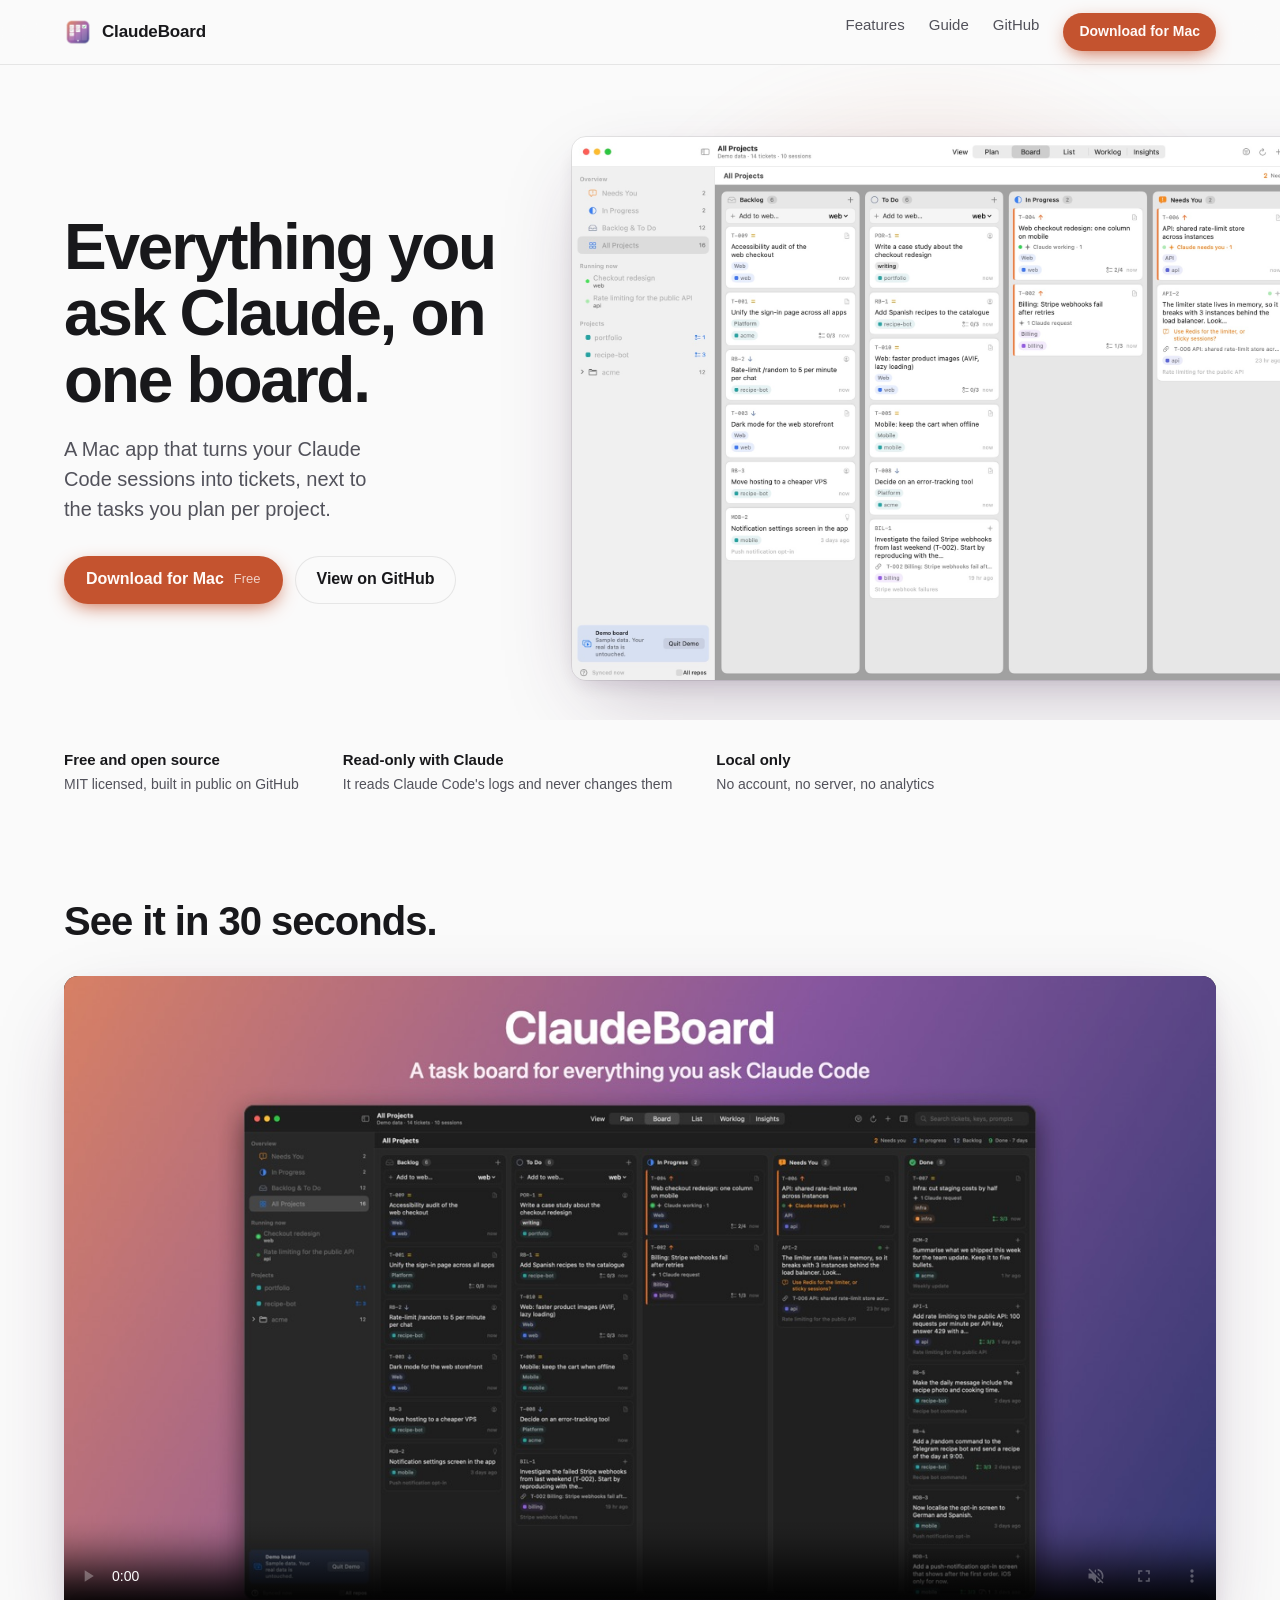
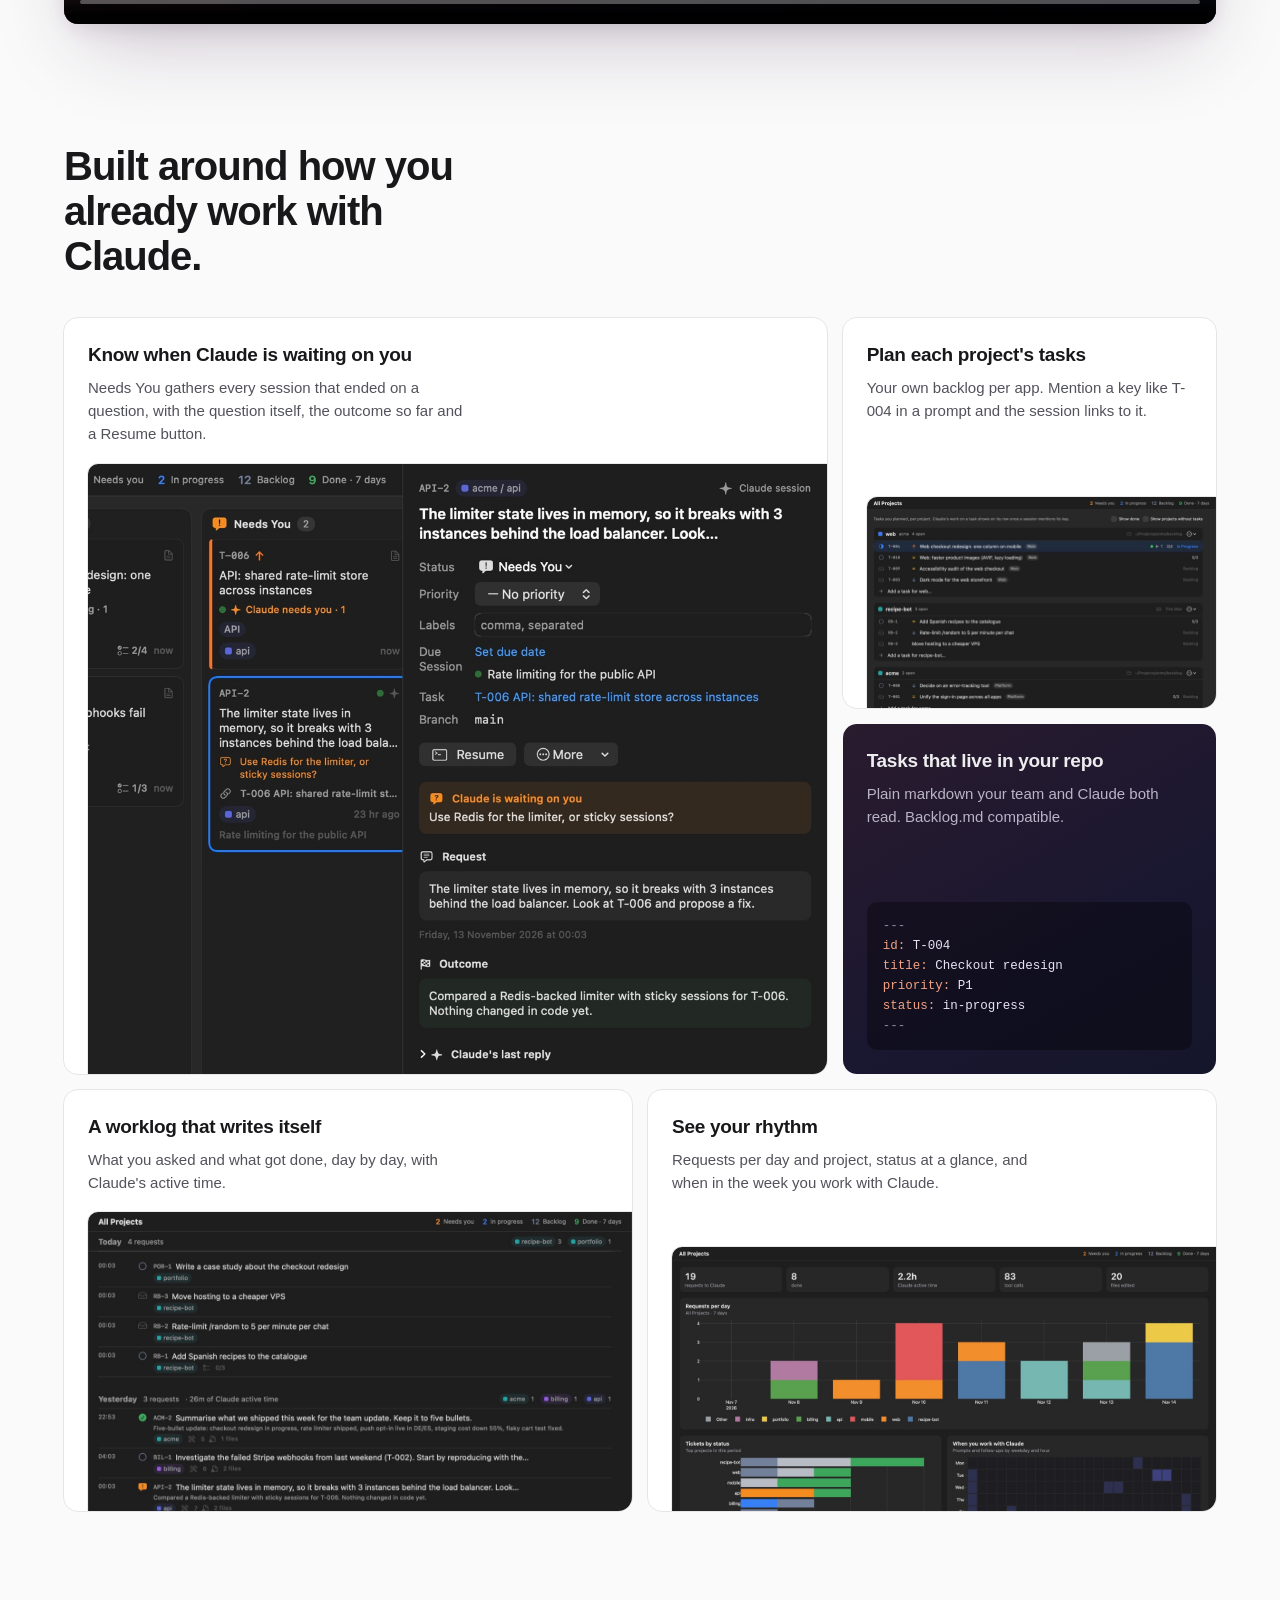
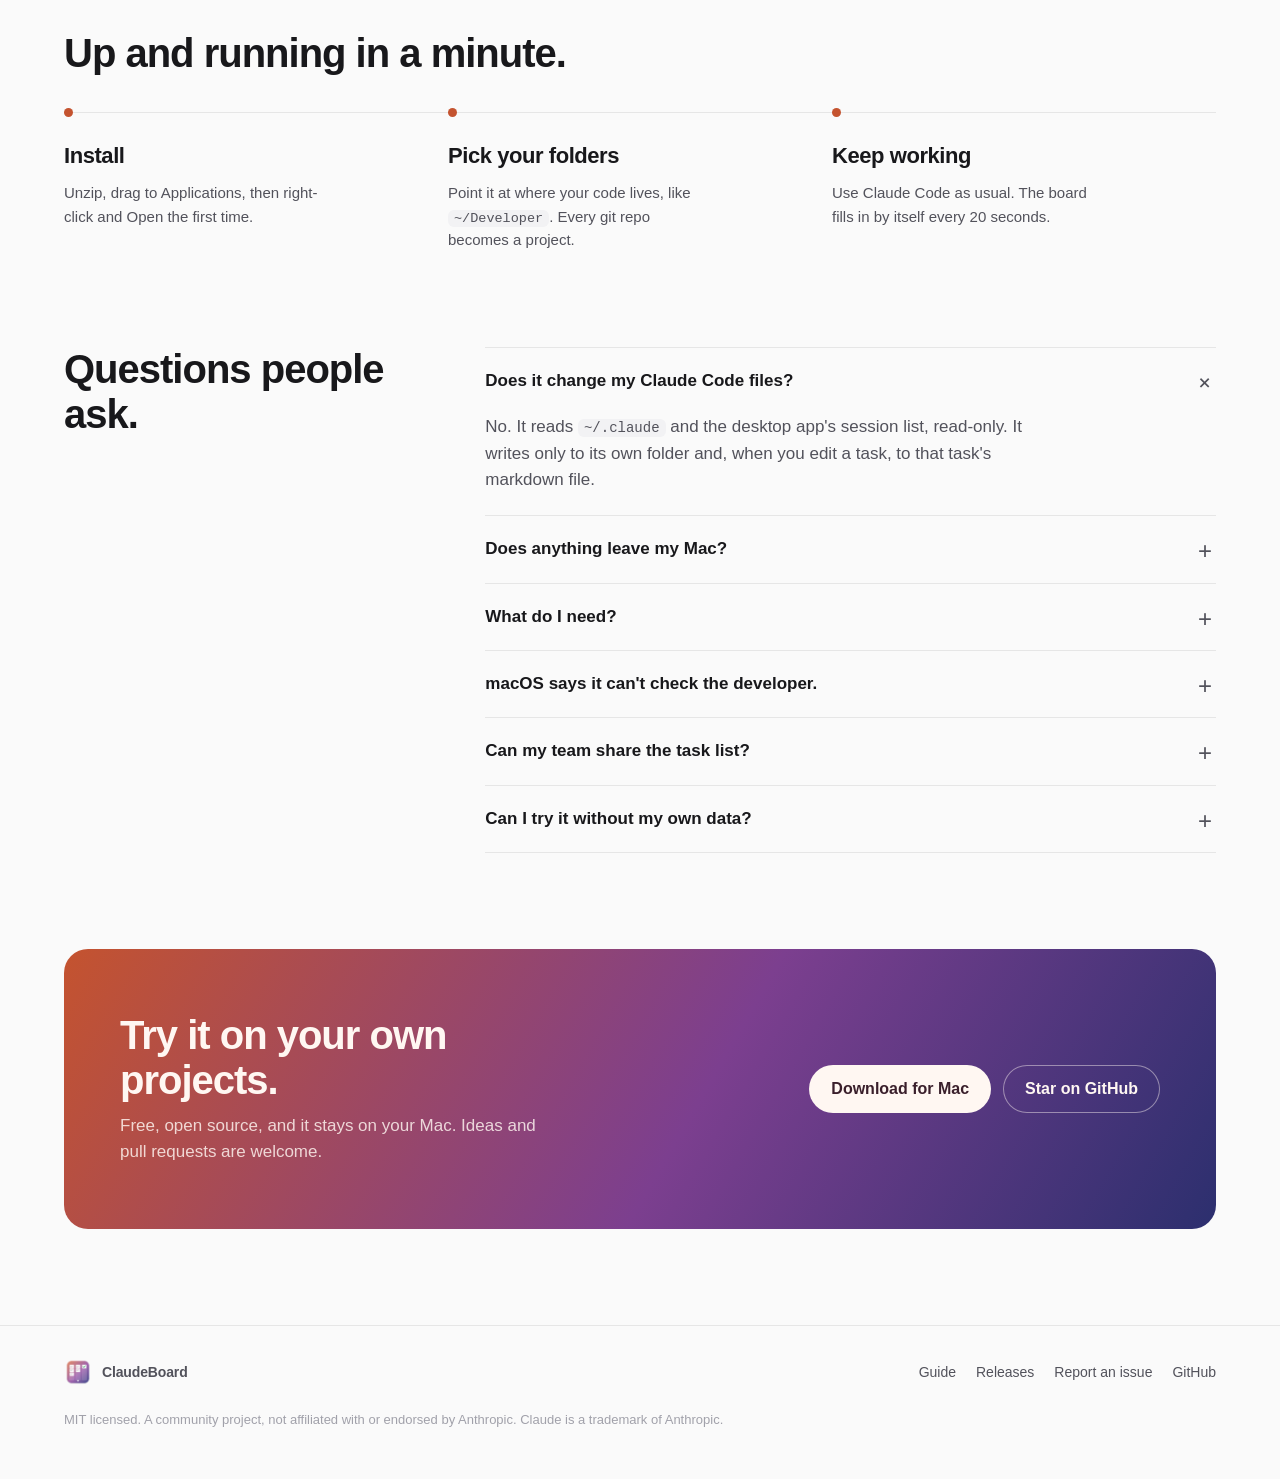
==== docs/index.html @ 6d109161 "Landing page: aidarkazybekov.github.io/claude-board A real home for ClaudeBoard instead of a file li" ====
<!doctype html>
<html lang="en">
<head>
<meta charset="utf-8">
<meta name="viewport" content="width=device-width, initial-scale=1">
<title>ClaudeBoard: a Mac task board for everything you ask Claude Code</title>
<meta name="description" content="A free, open-source Mac app that turns your Claude Code sessions into tickets, next to the tasks you plan for each project. Local only.">
<meta name="color-scheme" content="light dark">
<link rel="icon" type="image/png" sizes="64x64" href="site/icon-64.png">
<link rel="apple-touch-icon" href="site/icon-180.png">
<link rel="canonical" href="https://aidarkazybekov.github.io/claude-board/">
<meta property="og:type" content="website">
<meta property="og:url" content="https://aidarkazybekov.github.io/claude-board/">
<meta property="og:title" content="ClaudeBoard: everything you ask Claude, on one board">
<meta property="og:description" content="A free Mac app that turns your Claude Code sessions into tickets, next to the tasks you plan per project. Open source, local only.">
<meta property="og:image" content="https://aidarkazybekov.github.io/claude-board/site/og.png">
<meta property="og:image:width" content="1200">
<meta property="og:image:height" content="630">
<meta name="twitter:card" content="summary_large_image">
<meta name="twitter:image" content="https://aidarkazybekov.github.io/claude-board/site/og.png">
<style>
  :root {
    --bg: #fafafa;
    --surface: #ffffff;
    --surface-2: #f2f2f4;
    --text: #18181b;
    --muted: #52525b;
    --faint: #a1a1aa;
    --line: rgb(24 24 27 / 0.09);
    --accent: #c4532f;
    --accent-ink: #fffaf7;
    --accent-soft: rgb(196 83 47 / 0.10);
    --shadow: 0 30px 80px -20px rgb(60 30 70 / 0.28), 0 8px 24px -8px rgb(60 30 70 / 0.18);
    --radius: 14px;
    --max: 1200px;
  }
  @media (prefers-color-scheme: dark) {
    :root {
      --bg: #0e0e11;
      --surface: #16161a;
      --surface-2: #1d1d22;
      --text: #ededef;
      --muted: #a1a1aa;
      --faint: #71717a;
      --line: rgb(255 255 255 / 0.08);
      --accent: #f08a64;
      --accent-ink: #1b110d;
      --accent-soft: rgb(240 138 100 / 0.12);
      --shadow: 0 30px 90px -20px rgb(0 0 0 / 0.7), 0 8px 24px -8px rgb(0 0 0 / 0.5);
    }
  }
  * { box-sizing: border-box; }
  html { -webkit-text-size-adjust: 100%; scroll-behavior: smooth; }
  body {
    margin: 0;
    background: var(--bg);
    color: var(--text);
    font: 17px/1.55 -apple-system, BlinkMacSystemFont, "SF Pro Text", "Segoe UI", Roboto, sans-serif;
    -webkit-font-smoothing: antialiased;
  }
  a { color: inherit; }
  img, video { display: block; max-width: 100%; height: auto; }
  .wrap { max-width: var(--max); margin: 0 auto; padding: 0 24px; }
  h1, h2, h3 { font-family: -apple-system, BlinkMacSystemFont, "SF Pro Display", "Segoe UI", sans-serif; margin: 0; }
  h2 { font-size: clamp(28px, 3.4vw, 40px); line-height: 1.12; letter-spacing: -0.025em; font-weight: 700; }
  p { margin: 0; }
  .muted { color: var(--muted); }

  /* Buttons: one pill system for every interactive control */
  .btn {
    display: inline-flex; align-items: center; gap: 10px; white-space: nowrap;
    height: 48px; padding: 0 22px; border-radius: 999px;
    font-weight: 600; font-size: 16px; text-decoration: none;
    transition: transform .18s cubic-bezier(.16,1,.3,1), background-color .18s, box-shadow .18s;
  }
  .btn:active { transform: translateY(1px) scale(.98); }
  .btn-primary { background: var(--accent); color: var(--accent-ink); box-shadow: 0 6px 20px -6px var(--accent); }
  .btn-primary:hover { transform: translateY(-1px); box-shadow: 0 10px 28px -8px var(--accent); }
  .btn-ghost { color: var(--text); box-shadow: inset 0 0 0 1px var(--line); }
  .btn-ghost:hover { background: var(--surface-2); }
  .btn small { font-weight: 500; opacity: .75; font-size: 13px; }
  :focus-visible { outline: 2px solid var(--accent); outline-offset: 3px; border-radius: 8px; }

  /* Nav */
  nav { position: sticky; top: 0; z-index: 10; backdrop-filter: saturate(180%) blur(18px); -webkit-backdrop-filter: saturate(180%) blur(18px);
        background: color-mix(in srgb, var(--bg) 78%, transparent); border-bottom: 1px solid var(--line); }
  nav .wrap { display: flex; align-items: center; gap: 28px; height: 64px; }
  .brand { display: flex; align-items: center; gap: 10px; font-weight: 700; text-decoration: none; letter-spacing: -0.01em; }
  .brand img { width: 28px; height: 28px; border-radius: 7px; }
  nav .links { display: flex; gap: 24px; margin-left: auto; font-size: 15px; }
  nav .links a { text-decoration: none; }
  nav .links a:not(.btn) { color: var(--muted); }
  nav .links a:not(.btn):hover { color: var(--text); }
  nav .btn { height: 38px; padding: 0 16px; font-size: 14px; }

  /* Hero: split, screenshot bleeds right */
  .hero { position: relative; overflow: hidden; padding: 72px 0 40px; }
  .hero::before {
    content: ""; position: absolute; inset: -20% -10% auto 35%; height: 120%; z-index: -1; pointer-events: none;
    background: radial-gradient(closest-side, rgb(220 120 85 / 0.22), transparent 70%),
                radial-gradient(closest-side at 70% 60%, rgb(110 70 160 / 0.20), transparent 70%);
    filter: blur(20px);
  }
  .hero .wrap { display: grid; grid-template-columns: minmax(400px, 5fr) minmax(0, 7fr); gap: 48px; align-items: center; }
  .hero h1 { font-size: clamp(40px, 5.2vw, 64px); line-height: 1.04; letter-spacing: -0.035em; font-weight: 800; }
  .hero p.lead { margin-top: 20px; font-size: 20px; line-height: 1.5; color: var(--muted); max-width: 30ch; }
  .hero .ctas { display: flex; gap: 12px; margin-top: 32px; flex-wrap: wrap; }
  .shot {
    border-radius: var(--radius); overflow: hidden; box-shadow: var(--shadow);
    outline: 1px solid var(--line); background: var(--surface);
  }
  .hero .shot { width: 135%; max-width: none; }

  /* Trust row */
  .trust { padding: 28px 0 8px; }
  .trust ul { list-style: none; margin: 0; padding: 0; display: grid; grid-template-columns: repeat(3, auto); justify-content: start; gap: 12px 44px; }
  .trust li { display: flex; flex-direction: column; gap: 2px; }
  .trust strong { font-size: 15px; }
  .trust span { font-size: 14px; color: var(--muted); }

  /* Video */
  .video { padding: 96px 0 24px; }
  .video h2 { max-width: 18ch; }
  .video .player { margin-top: 32px; position: relative; }
  .video video { width: 100%; border-radius: var(--radius); box-shadow: var(--shadow); background: #111; aspect-ratio: 16 / 9; }

  /* Bento */
  .features { padding: 96px 0; }
  .features h2 { max-width: 20ch; }
  .bento { margin-top: 40px; display: grid; gap: 16px; grid-template-columns: repeat(6, minmax(0, 1fr)); grid-template-rows: auto auto auto; }
  .cell { position: relative; border-radius: var(--radius); background: var(--surface); outline: 1px solid var(--line); overflow: hidden;
          display: flex; flex-direction: column; }
  .cell .copy { padding: 22px 24px 18px; }
  .cell h3 { font-size: 19px; letter-spacing: -0.015em; }
  .cell p { margin-top: 6px; color: var(--muted); font-size: 15px; max-width: 46ch; }
  .cell .media { margin-top: auto; padding: 0 0 0 24px; }
  .cell .media img { border-radius: 10px 0 0 0; outline: 1px solid var(--line); }
  .cell.a { grid-column: span 4; grid-row: span 2; }
  .cell.b { grid-column: span 2; }
  .cell.c { grid-column: span 2; background: linear-gradient(150deg, #2a1b2e, #1a1730 60%, #14162b); color: #ededef; outline-color: rgb(255 255 255 / .06); }
  .cell.c p { color: #b9b4c6; }
  .cell.d { grid-column: span 3; }
  .cell.e { grid-column: span 3; }
  .cell.c pre {
    margin: auto 24px 24px; padding: 14px 16px; border-radius: 10px; background: rgb(0 0 0 / .35);
    font: 12.5px/1.6 ui-monospace, "SF Mono", Menlo, monospace; color: #e9e3f5; white-space: pre-wrap; overflow-wrap: anywhere;
  }
  .cell.c pre .k { color: #f3a283; }
  .cell.c pre .c { color: #8e88a3; }

  /* Steps: one hairline timeline, verbs as labels */
  .steps { padding: 24px 0 96px; }
  .steps ol { list-style: none; margin: 36px 0 0; padding: 0; display: grid; grid-template-columns: repeat(3, minmax(0, 1fr)); gap: 0; border-top: 1px solid var(--line); }
  .steps li { padding: 26px 28px 0 0; position: relative; }
  .steps li::before { content: ""; position: absolute; top: -5px; left: 0; width: 9px; height: 9px; border-radius: 50%; background: var(--accent); }
  .steps strong { display: block; font-size: 22px; letter-spacing: -0.02em; }
  .steps p { margin-top: 8px; color: var(--muted); font-size: 15px; max-width: 32ch; }
  .steps code { font: 13.5px ui-monospace, "SF Mono", Menlo, monospace; background: var(--surface-2); padding: 1px 6px; border-radius: 6px; }

  /* FAQ */
  .faq { padding: 0 0 96px; }
  .faq .wrap { display: grid; grid-template-columns: minmax(0, 4fr) minmax(0, 8fr); gap: 56px; align-items: start; }
  .faq details { border-bottom: 1px solid var(--line); }
  .faq details:first-of-type { border-top: 1px solid var(--line); }
  .faq summary { cursor: pointer; list-style: none; padding: 20px 36px 20px 0; font-weight: 600; font-size: 17px; position: relative; }
  .faq summary::-webkit-details-marker { display: none; }
  .faq summary::after { content: "+"; position: absolute; right: 4px; top: 16px; font-size: 24px; font-weight: 400; color: var(--muted); transition: transform .2s; }
  .faq details[open] summary::after { transform: rotate(45deg); }
  .faq details p { padding: 0 36px 22px 0; color: var(--muted); max-width: 62ch; }
  .faq code { font: 14px ui-monospace, "SF Mono", Menlo, monospace; background: var(--surface-2); padding: 1px 6px; border-radius: 6px; }

  /* Closing CTA */
  .closing { padding: 0 0 96px; }
  .closing .panel {
    border-radius: 24px; padding: 64px 56px; display: grid; grid-template-columns: minmax(0, 1fr) auto; gap: 32px; align-items: center;
    background: linear-gradient(120deg, #c4532f 0%, #7c3f8f 55%, #2c2f6e 100%); color: #fff7f2;
  }
  .closing h2 { color: #fff7f2; max-width: 16ch; }
  .closing p { margin-top: 10px; color: rgb(255 247 242 / .82); max-width: 44ch; }
  .closing .ctas { display: flex; gap: 12px; }
  .closing .btn-primary { background: #fff7f2; color: #3a1f2b; box-shadow: none; }
  .closing .btn-ghost { color: #fff7f2; box-shadow: inset 0 0 0 1px rgb(255 247 242 / .45); }
  .closing .btn-ghost:hover { background: rgb(255 255 255 / .1); }

  footer { border-top: 1px solid var(--line); padding: 32px 0 48px; font-size: 14px; color: var(--muted); }
  footer .wrap { display: flex; gap: 24px; align-items: center; flex-wrap: wrap; }
  footer .links { display: flex; gap: 20px; margin-left: auto; }
  footer a { text-decoration: none; }
  footer a:hover { color: var(--text); }
  footer .legal { flex-basis: 100%; color: var(--faint); font-size: 13px; }

  /* Reveal on scroll (only when motion is welcome) */
  @media (prefers-reduced-motion: no-preference) {
    .reveal { opacity: 0; transform: translateY(18px); transition: opacity .7s cubic-bezier(.16,1,.3,1), transform .7s cubic-bezier(.16,1,.3,1); }
    .reveal.in { opacity: 1; transform: none; }
    .hero .shot { animation: rise 1s .15s cubic-bezier(.16,1,.3,1) both; }
    /* Transform only: the hero screenshot is the main content and must never sit at opacity 0. */
    @keyframes rise { from { transform: translateY(28px) scale(.985); } to { transform: none; } }
  }

  /* Mobile */
  @media (max-width: 900px) {
    nav .links a:not(.btn) { display: none; }
    .hero { padding-top: 48px; }
    .hero .wrap, .faq .wrap { grid-template-columns: 1fr; gap: 36px; }
    .hero .shot { width: 100%; }
    .trust ul { grid-template-columns: 1fr; }
    .bento { grid-template-columns: 1fr; }
    .cell.a, .cell.b, .cell.c, .cell.d, .cell.e { grid-column: auto; grid-row: auto; }
    .steps ol { grid-template-columns: 1fr; border-top: 0; }
    .steps li { padding: 0 0 28px 22px; border-left: 1px solid var(--line); }
    .steps li::before { top: 6px; left: -5px; }
    .closing .panel { grid-template-columns: 1fr; padding: 40px 28px; }
    .closing .ctas { flex-wrap: wrap; }
    .video, .features { padding-top: 64px; }
  }
  @media (max-width: 420px) {
    .hero .ctas .btn, .closing .ctas .btn { width: 100%; justify-content: center; }
    nav .btn small { display: none; }
  }
</style>
</head>
<body>

<nav>
  <div class="wrap">
    <a class="brand" href="./"><img src="site/icon-64.png" alt="">ClaudeBoard</a>
    <div class="links">
      <a href="#features">Features</a>
      <a href="https://github.com/aidarkazybekov/claude-board/blob/main/docs/GUIDE.md">Guide</a>
      <a href="https://github.com/aidarkazybekov/claude-board">GitHub</a>
      <a class="btn btn-primary" href="https://github.com/aidarkazybekov/claude-board/releases/latest/download/ClaudeBoard-macOS-arm64.zip">Download for Mac</a>
    </div>
  </div>
</nav>

<header class="hero">
  <div class="wrap">
    <div>
      <h1>Everything you ask Claude, on one board.</h1>
      <p class="lead">A Mac app that turns your Claude Code sessions into tickets, next to the tasks you plan per project.</p>
      <div class="ctas">
        <a class="btn btn-primary" href="https://github.com/aidarkazybekov/claude-board/releases/latest/download/ClaudeBoard-macOS-arm64.zip">Download for Mac <small>Free</small></a>
        <a class="btn btn-ghost" href="https://github.com/aidarkazybekov/claude-board">View on GitHub</a>
      </div>
    </div>
    <div class="shot">
      <picture>
        <source srcset="site/hero-dark.jpg" media="(prefers-color-scheme: dark)">
        <img src="site/hero-light.jpg" width="2200" height="1375" alt="ClaudeBoard showing Claude Code sessions as tickets in Backlog, To Do, In Progress, Needs You and Done columns" fetchpriority="high">
      </picture>
    </div>
  </div>
</header>

<section class="trust">
  <div class="wrap">
    <ul>
      <li><strong>Free and open source</strong><span>MIT licensed, built in public on GitHub</span></li>
      <li><strong>Read-only with Claude</strong><span>It reads Claude Code's logs and never changes them</span></li>
      <li><strong>Local only</strong><span>No account, no server, no analytics</span></li>
    </ul>
  </div>
</section>

<section class="video reveal" id="tour">
  <div class="wrap">
    <h2>See it in 30 seconds.</h2>
    <div class="player">
      <video id="tour-video" src="site/tour-720.mp4" poster="site/tour-poster.jpg" muted playsinline loop controls preload="none" width="1280" height="720"
             aria-label="A 30 second tour of ClaudeBoard"></video>
    </div>
  </div>
</section>

<section class="features" id="features">
  <div class="wrap">
    <h2 class="reveal">Built around how you already work with Claude.</h2>
    <div class="bento">
      <article class="cell a reveal">
        <div class="copy">
          <h3>Know when Claude is waiting on you</h3>
          <p>Needs You gathers every session that ended on a question, with the question itself, the outcome so far and a Resume button.</p>
        </div>
        <div class="media"><img src="site/needs-you.jpg" loading="lazy" width="1200" height="992" alt="A ticket in Needs You with Claude's question highlighted"></div>
      </article>
      <article class="cell b reveal">
        <div class="copy">
          <h3>Plan each project's tasks</h3>
          <p>Your own backlog per app. Mention a key like T-004 in a prompt and the session links to it.</p>
        </div>
        <div class="media"><img src="site/plan.jpg" loading="lazy" width="1400" height="848" alt="Plan view listing tasks per project"></div>
      </article>
      <article class="cell c reveal">
        <div class="copy">
          <h3>Tasks that live in your repo</h3>
          <p>Plain markdown your team and Claude both read. Backlog.md compatible.</p>
        </div>
<pre><span class="c">---</span>
<span class="k">id:</span> T-004
<span class="k">title:</span> Checkout redesign
<span class="k">priority:</span> P1
<span class="k">status:</span> in-progress
<span class="c">---</span></pre>
      </article>
      <article class="cell d reveal">
        <div class="copy">
          <h3>A worklog that writes itself</h3>
          <p>What you asked and what got done, day by day, with Claude's active time.</p>
        </div>
        <div class="media"><img src="site/worklog.jpg" loading="lazy" width="1200" height="660" alt="Worklog grouped by day"></div>
      </article>
      <article class="cell e reveal">
        <div class="copy">
          <h3>See your rhythm</h3>
          <p>Requests per day and project, status at a glance, and when in the week you work with Claude.</p>
        </div>
        <div class="media"><img src="site/insights.jpg" loading="lazy" width="1400" height="680" alt="Insights charts"></div>
      </article>
    </div>
  </div>
</section>

<section class="steps reveal">
  <div class="wrap">
    <h2>Up and running in a minute.</h2>
    <ol>
      <li><strong>Install</strong><p>Unzip, drag to Applications, then right-click and Open the first time.</p></li>
      <li><strong>Pick your folders</strong><p>Point it at where your code lives, like <code>~/Developer</code>. Every git repo becomes a project.</p></li>
      <li><strong>Keep working</strong><p>Use Claude Code as usual. The board fills in by itself every 20 seconds.</p></li>
    </ol>
  </div>
</section>

<section class="faq reveal">
  <div class="wrap">
    <h2>Questions people ask.</h2>
    <div>
      <details open>
        <summary>Does it change my Claude Code files?</summary>
        <p>No. It reads <code>~/.claude</code> and the desktop app's session list, read-only. It writes only to its own folder and, when you edit a task, to that task's markdown file.</p>
      </details>
      <details>
        <summary>Does anything leave my Mac?</summary>
        <p>No. There is no account, no server and no analytics. The app makes no network requests.</p>
      </details>
      <details>
        <summary>What do I need?</summary>
        <p>macOS 15 or later on Apple Silicon, and Claude Code: the CLI or the desktop app's Code tab. Intel Macs can build it from source.</p>
      </details>
      <details>
        <summary>macOS says it can't check the developer.</summary>
        <p>The app isn't notarized yet. Right-click ClaudeBoard and choose Open the first time, or run <code>xattr -dr com.apple.quarantine ClaudeBoard.app</code>.</p>
      </details>
      <details>
        <summary>Can my team share the task list?</summary>
        <p>Yes. Keep tasks in a <code>backlog/</code> folder in the repo. Everyone sees the same markdown files through git, and so does Claude.</p>
      </details>
      <details>
        <summary>Can I try it without my own data?</summary>
        <p>Yes. Open Help, then Try the Demo Board. It runs on a made-up company and never touches your files.</p>
      </details>
    </div>
  </div>
</section>

<section class="closing reveal">
  <div class="wrap">
    <div class="panel">
      <div>
        <h2>Try it on your own projects.</h2>
        <p>Free, open source, and it stays on your Mac. Ideas and pull requests are welcome.</p>
      </div>
      <div class="ctas">
        <a class="btn btn-primary" href="https://github.com/aidarkazybekov/claude-board/releases/latest/download/ClaudeBoard-macOS-arm64.zip">Download for Mac</a>
        <a class="btn btn-ghost" href="https://github.com/aidarkazybekov/claude-board">Star on GitHub</a>
      </div>
    </div>
  </div>
</section>

<footer>
  <div class="wrap">
    <a class="brand" href="./"><img src="site/icon-64.png" alt="">ClaudeBoard</a>
    <div class="links">
      <a href="https://github.com/aidarkazybekov/claude-board/blob/main/docs/GUIDE.md">Guide</a>
      <a href="https://github.com/aidarkazybekov/claude-board/releases">Releases</a>
      <a href="https://github.com/aidarkazybekov/claude-board/issues/new/choose">Report an issue</a>
      <a href="https://github.com/aidarkazybekov/claude-board">GitHub</a>
    </div>
    <p class="legal">MIT licensed. A community project, not affiliated with or endorsed by Anthropic. Claude is a trademark of Anthropic.</p>
  </div>
</footer>

<script>
  // Reveal sections as they scroll in, and play the tour only while it is on screen.
  (function () {
    var reduce = window.matchMedia('(prefers-reduced-motion: reduce)').matches;
    if ('IntersectionObserver' in window) {
      var io = new IntersectionObserver(function (entries) {
        entries.forEach(function (e) { if (e.isIntersecting) { e.target.classList.add('in'); io.unobserve(e.target); } });
      }, { threshold: 0.12 });
      document.querySelectorAll('.reveal').forEach(function (el) { io.observe(el); });

      var video = document.getElementById('tour-video');
      if (video && !reduce) {
        var vo = new IntersectionObserver(function (entries) {
          entries.forEach(function (e) {
            if (e.isIntersecting) { video.play().catch(function () {}); } else { video.pause(); }
          });
        }, { threshold: 0.45 });
        vo.observe(video);
      }
    } else {
      document.querySelectorAll('.reveal').forEach(function (el) { el.classList.add('in'); });
    }
  })();
</script>
</body>
</html>
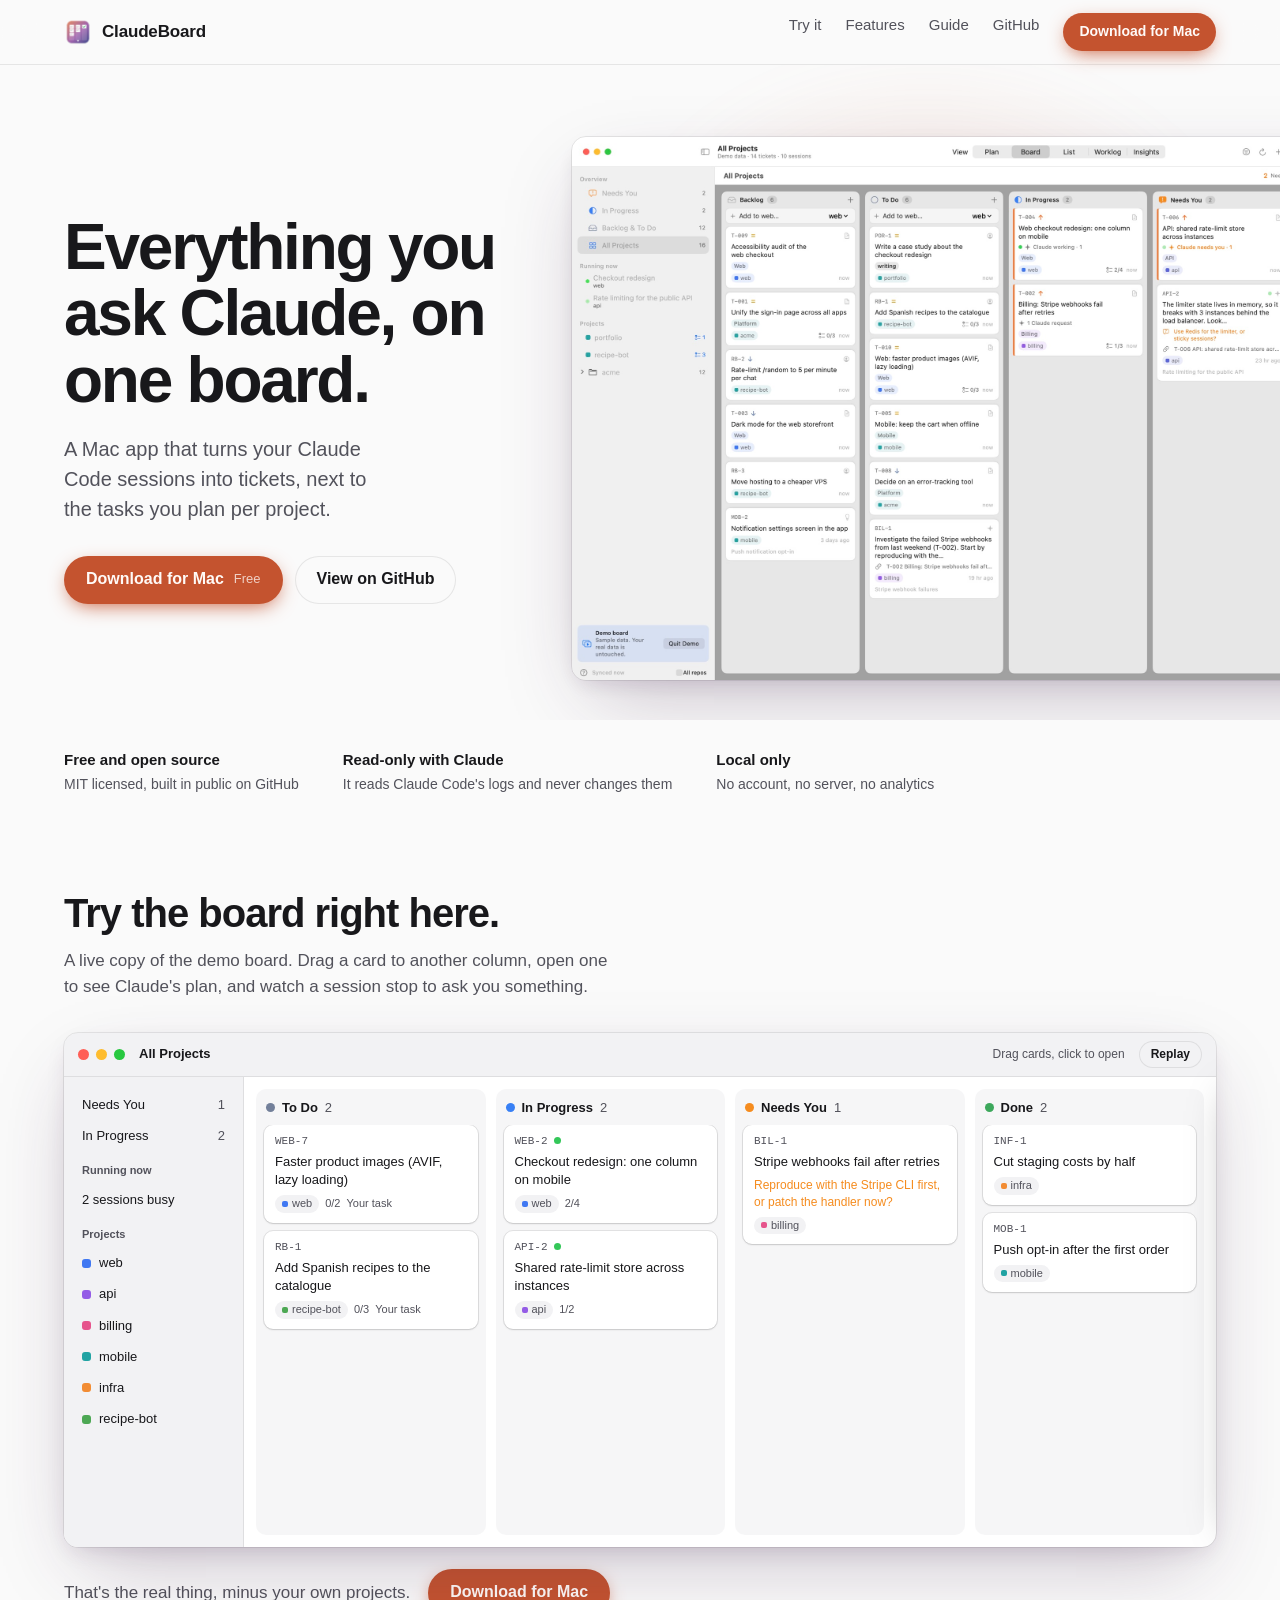
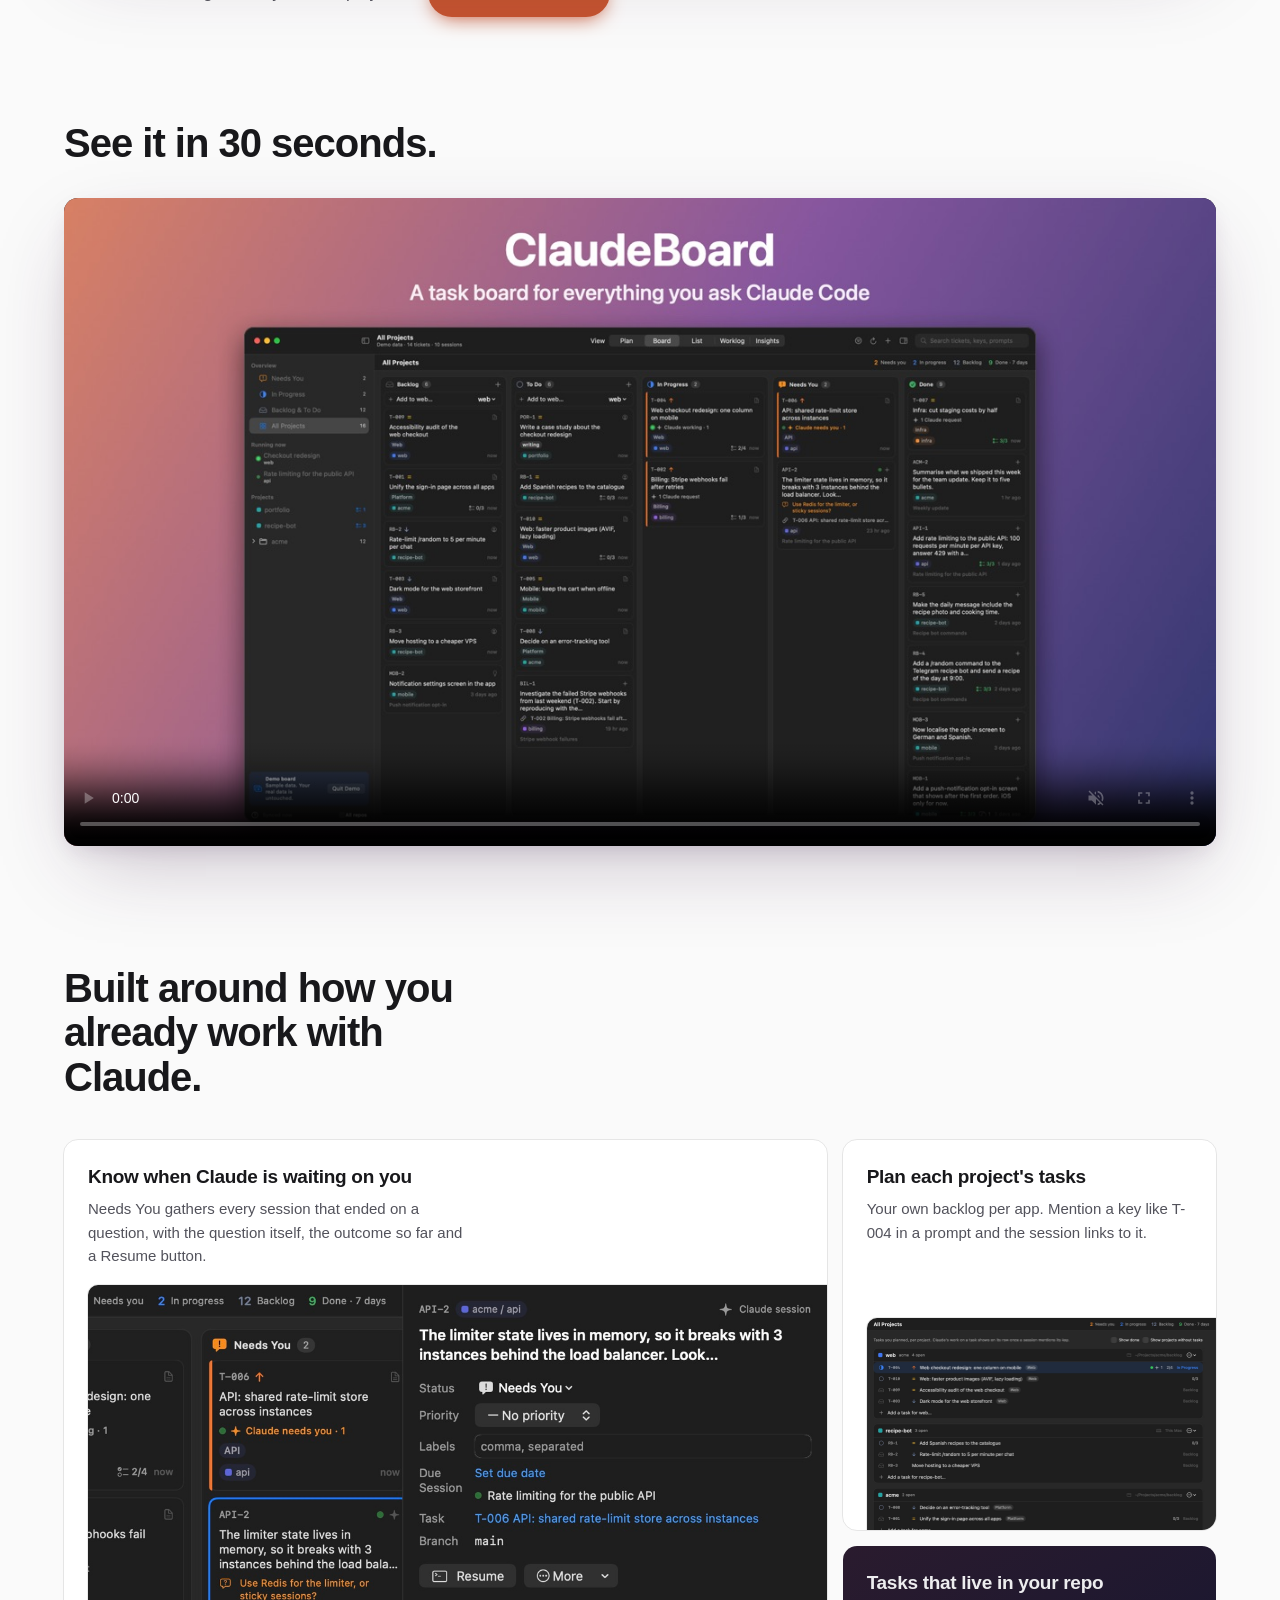
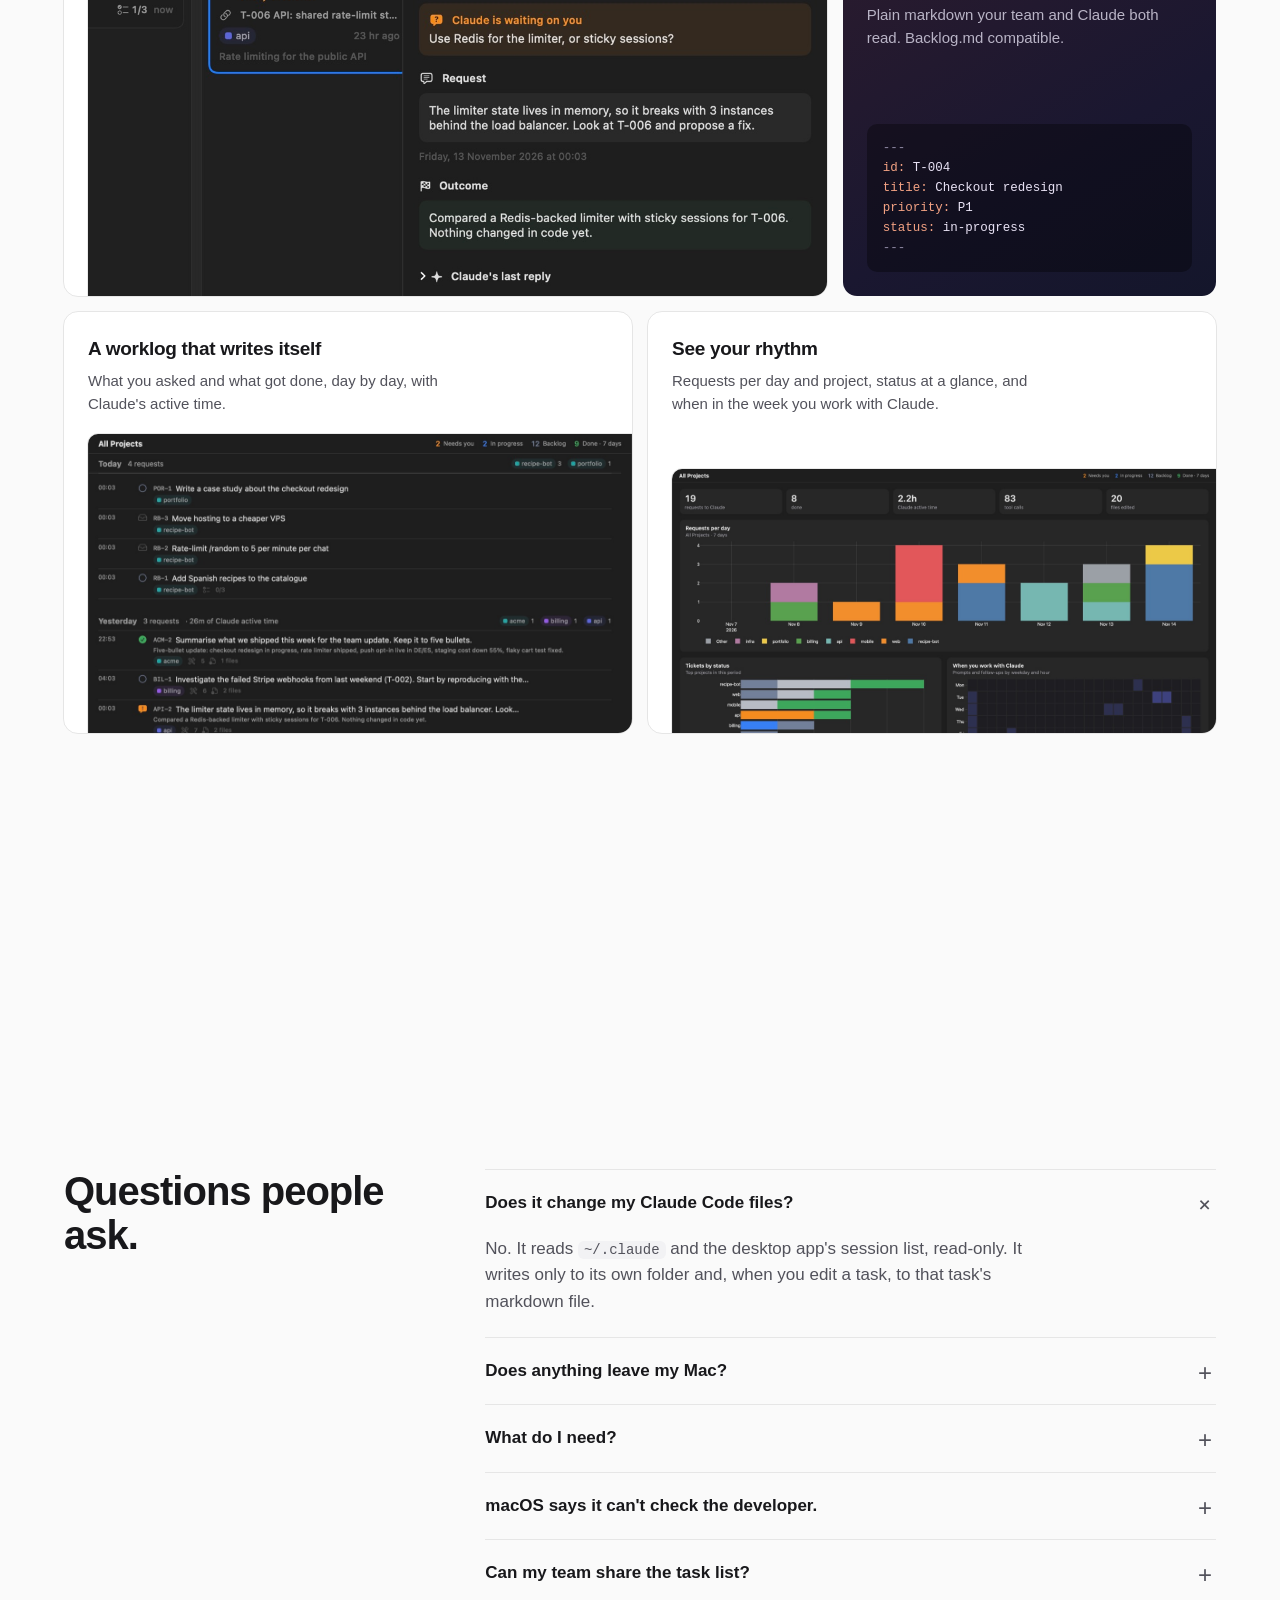
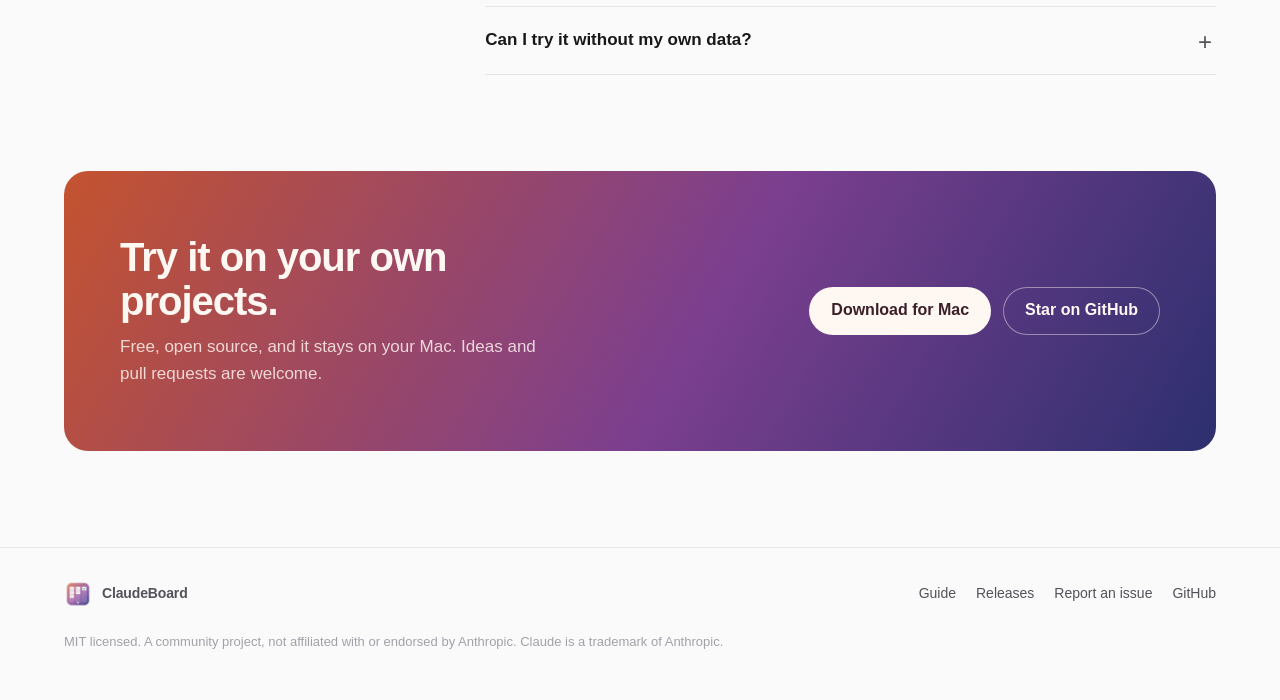
==== commit 781f1e57: "Site: try the board in the browser before downloading The biggest drop-off for a Mac app is having t" ====
--- a/docs/index.html
+++ b/docs/index.html
@@ -118,6 +118,92 @@
   .trust strong { font-size: 15px; }
   .trust span { font-size: 14px; color: var(--muted); }
 
+
+  /* Live demo board */
+  .play { padding: 88px 0 8px; }
+  .play h2 { max-width: 20ch; }
+  .play .lead2 { margin-top: 12px; color: var(--muted); max-width: 58ch; }
+  .mini {
+    --todo: #73809a; --prog: #3880f5; --needs: #f58c1f; --done: #3da85c;
+    position: relative; margin-top: 32px; border-radius: var(--radius); overflow: hidden;
+    background: var(--surface); outline: 1px solid var(--line); box-shadow: var(--shadow);
+    font-size: 13px; line-height: 1.4; user-select: none; -webkit-user-select: none;
+  }
+  .mini-bar { display: flex; align-items: center; gap: 14px; height: 44px; padding: 0 14px; border-bottom: 1px solid var(--line); background: var(--surface-2); }
+  .mini-bar .lights { display: flex; gap: 7px; }
+  .mini-bar .lights i { width: 11px; height: 11px; border-radius: 50%; display: block; }
+  .mini-bar .lights i:nth-child(1) { background: #ff5f57; } .mini-bar .lights i:nth-child(2) { background: #febc2e; } .mini-bar .lights i:nth-child(3) { background: #28c840; }
+  .mini-bar strong { font-size: 13px; }
+  .mini-bar .hint { color: var(--muted); font-size: 12px; margin-left: auto; }
+  .mini-bar button { font: inherit; font-size: 12px; font-weight: 600; color: var(--text); background: transparent; border: 0; box-shadow: inset 0 0 0 1px var(--line); border-radius: 999px; padding: 5px 12px; cursor: pointer; }
+  .mini-bar button:hover { background: var(--surface); }
+  .mini-body { display: grid; grid-template-columns: 180px minmax(0, 1fr); height: 470px; position: relative; }
+  .mini-side { border-right: 1px solid var(--line); padding: 14px 10px; display: flex; flex-direction: column; gap: 3px; background: var(--surface-2); }
+  .mini-side h4 { margin: 10px 8px 4px; font-size: 11px; color: var(--muted); font-weight: 600; }
+  .mini-side .row { display: flex; align-items: center; gap: 8px; padding: 5px 8px; border-radius: 7px; }
+  .mini-side .row b { margin-left: auto; font-weight: 500; color: var(--muted); font-variant-numeric: tabular-nums; transition: color .3s; }
+  .mini-side .row b.bump { color: var(--needs); }
+  .mini-side .sw { width: 9px; height: 9px; border-radius: 3px; }
+  .mini-board { display: grid; grid-template-columns: repeat(4, minmax(170px, 1fr)); gap: 10px; padding: 12px; overflow-x: auto; }
+  .col { display: flex; flex-direction: column; min-height: 0; border-radius: 10px; background: color-mix(in srgb, var(--surface-2) 70%, transparent); outline: 1px solid transparent; transition: outline-color .15s, background .15s; }
+  .col.over { outline: 2px solid var(--c); background: color-mix(in srgb, var(--c) 10%, var(--surface-2)); }
+  .col header { display: flex; align-items: center; gap: 7px; padding: 10px 10px 8px; font-weight: 600; }
+  .col header i { width: 9px; height: 9px; border-radius: 50%; background: var(--c); }
+  .col header span { color: var(--muted); font-weight: 500; font-variant-numeric: tabular-nums; }
+  .col .cards { display: flex; flex-direction: column; gap: 8px; padding: 0 8px 10px; overflow-y: auto; flex: 1; }
+  .tcard { text-align: left; font: inherit; color: inherit; border: 0; cursor: grab; display: flex; flex-direction: column; gap: 6px;
+           padding: 10px 11px; border-radius: 9px; background: var(--surface); box-shadow: 0 1px 2px rgb(0 0 0 / .12); outline: 1px solid var(--line);
+           transition: transform .15s, box-shadow .15s, outline-color .15s; touch-action: manipulation; }
+  .tcard:hover { box-shadow: 0 4px 14px -4px rgb(0 0 0 / .25); }
+  .tcard.sel { outline: 2px solid var(--accent); }
+  .tcard.placeholder { opacity: .35; }
+  .tcard.landed { animation: land .5s cubic-bezier(.16,1,.3,1); }
+  .tcard.flash { animation: flash 1.6s ease-out; }
+  .tcard .top { display: flex; align-items: center; gap: 6px; font: 11px ui-monospace, "SF Mono", Menlo, monospace; color: var(--muted); }
+  .tcard .top .dot { margin-left: auto; width: 7px; height: 7px; border-radius: 50%; background: #34c759; }
+  .tcard .t { font-size: 13px; font-weight: 500; }
+  .tcard .ask { color: var(--needs); font-size: 12px; }
+  .tcard .meta { display: flex; align-items: center; gap: 6px; font-size: 11px; color: var(--muted); }
+  .chip { display: inline-flex; align-items: center; gap: 4px; padding: 1px 7px; border-radius: 999px; background: var(--surface-2); color: var(--muted); font-size: 11px; }
+  .chip::before { content: ""; width: 6px; height: 6px; border-radius: 2px; background: var(--pc, var(--faint)); }
+  .ghost { position: fixed; z-index: 30; pointer-events: none; transform-origin: 0 0; box-shadow: 0 18px 40px -10px rgb(0 0 0 / .45); rotate: 2deg; }
+  .mini-drawer { position: absolute; top: 0; right: 0; bottom: 0; width: 320px; background: var(--surface); border-left: 1px solid var(--line);
+                 box-shadow: -20px 0 40px -20px rgb(0 0 0 / .35); padding: 16px 18px; overflow-y: auto; transform: translateX(105%);
+                 transition: transform .32s cubic-bezier(.16,1,.3,1); }
+  .mini-drawer.open { transform: none; }
+  .mini-drawer .x { position: absolute; top: 12px; right: 12px; font: inherit; font-size: 12px; background: var(--surface-2); color: var(--muted); border: 0; border-radius: 999px; padding: 4px 10px; cursor: pointer; }
+  .mini-drawer h5 { margin: 6px 0 10px; font-size: 16px; line-height: 1.3; padding-right: 40px; }
+  .mini-drawer .k { font: 11px ui-monospace, "SF Mono", Menlo, monospace; color: var(--muted); }
+  .mini-drawer .lbl { margin: 14px 0 6px; font-size: 11px; font-weight: 600; color: var(--muted); }
+  .mini-drawer .box { padding: 9px 11px; border-radius: 8px; background: var(--surface-2); }
+  .mini-drawer .askbox { background: color-mix(in srgb, var(--needs) 14%, transparent); }
+  .mini-drawer .askbox b { color: var(--needs); display: block; font-size: 12px; margin-bottom: 2px; }
+  .mini-drawer .step { display: flex; gap: 8px; align-items: flex-start; padding: 3px 0; cursor: pointer; }
+  .mini-drawer .step input { margin: 2px 0 0; accent-color: var(--done); }
+  .mini-drawer .step.ok span { text-decoration: line-through; color: var(--muted); }
+  .mini-drawer .moves { display: flex; flex-wrap: wrap; gap: 6px; }
+  .mini-drawer .moves button { font: inherit; font-size: 12px; border: 0; border-radius: 999px; padding: 4px 10px; cursor: pointer; color: var(--text); box-shadow: inset 0 0 0 1px var(--line); background: transparent; }
+  .mini-drawer .moves button[aria-pressed="true"] { background: var(--accent-soft); box-shadow: inset 0 0 0 1px var(--accent); }
+  .mini-drawer .note { margin-top: 14px; font-size: 11.5px; color: var(--muted); }
+  .play-cta { display: flex; align-items: center; gap: 18px; margin-top: 22px; flex-wrap: wrap; }
+  .play-cta p { color: var(--muted); }
+  .sr { position: absolute; width: 1px; height: 1px; overflow: hidden; clip: rect(0 0 0 0); white-space: nowrap; }
+  @keyframes land { from { transform: scale(1.04); } to { transform: none; } }
+  @keyframes flash { 0% { box-shadow: 0 0 0 0 color-mix(in srgb, var(--needs) 70%, transparent); } 100% { box-shadow: 0 0 0 14px transparent; } }
+  @media (prefers-reduced-motion: no-preference) {
+    .tcard .top .dot.busy { animation: pulse 1.6s ease-out infinite; }
+    @keyframes pulse { 0% { box-shadow: 0 0 0 0 rgb(52 199 89 / .6); } 100% { box-shadow: 0 0 0 7px rgb(52 199 89 / 0); } }
+  }
+  @media (prefers-reduced-motion: reduce) { .tcard.landed, .tcard.flash { animation: none; } .mini-drawer { transition: none; } }
+  @media (max-width: 900px) {
+    .mini-body { grid-template-columns: 1fr; height: 460px; }
+    .mini-side { display: none; }
+    .mini-board { grid-template-columns: repeat(4, 78%); scroll-snap-type: x mandatory; }
+    .col { scroll-snap-align: start; }
+    .mini-drawer { width: 100%; }
+    .mini-bar .hint { display: none; }
+  }
+
   /* Video */
   .video { padding: 96px 0 24px; }
   .video h2 { max-width: 18ch; }
@@ -226,6 +312,7 @@
   <div class="wrap">
     <a class="brand" href="./"><img src="site/icon-64.png" alt="">ClaudeBoard</a>
     <div class="links">
+      <a href="#try">Try it</a>
       <a href="#features">Features</a>
       <a href="https://github.com/aidarkazybekov/claude-board/blob/main/docs/GUIDE.md">Guide</a>
       <a href="https://github.com/aidarkazybekov/claude-board">GitHub</a>
@@ -260,6 +347,43 @@
       <li><strong>Read-only with Claude</strong><span>It reads Claude Code's logs and never changes them</span></li>
       <li><strong>Local only</strong><span>No account, no server, no analytics</span></li>
     </ul>
+  </div>
+</section>
+
+<section class="play" id="try">
+  <div class="wrap">
+    <h2 class="reveal">Try the board right here.</h2>
+    <p class="lead2 reveal">A live copy of the demo board. Drag a card to another column, open one to see Claude's plan, and watch a session stop to ask you something.</p>
+    <div class="mini reveal" id="mini">
+      <div class="mini-bar">
+        <span class="lights" aria-hidden="true"><i></i><i></i><i></i></span>
+        <strong>All Projects</strong>
+        <span class="hint">Drag cards, click to open</span>
+        <button type="button" id="mini-replay">Replay</button>
+      </div>
+      <div class="mini-body">
+        <aside class="mini-side" aria-label="Sidebar">
+          <div class="row">Needs You <b id="cnt-needs">1</b></div>
+          <div class="row">In Progress <b id="cnt-prog">2</b></div>
+          <h4>Running now</h4>
+          <div class="row" id="run-list"></div>
+          <h4>Projects</h4>
+          <div class="row"><i class="sw" style="background:#4078f2"></i>web</div>
+          <div class="row"><i class="sw" style="background:#945ce6"></i>api</div>
+          <div class="row"><i class="sw" style="background:#e6548c"></i>billing</div>
+          <div class="row"><i class="sw" style="background:#21a3a3"></i>mobile</div>
+          <div class="row"><i class="sw" style="background:#f28c33"></i>infra</div>
+          <div class="row"><i class="sw" style="background:#4da854"></i>recipe-bot</div>
+        </aside>
+        <div class="mini-board" id="mini-board"></div>
+        <aside class="mini-drawer" id="mini-drawer" aria-label="Ticket details"></aside>
+      </div>
+      <p class="sr" id="mini-live" aria-live="polite"></p>
+    </div>
+    <div class="play-cta reveal">
+      <p>That's the real thing, minus your own projects.</p>
+      <a class="btn btn-primary" href="https://github.com/aidarkazybekov/claude-board/releases/latest/download/ClaudeBoard-macOS-arm64.zip">Download for Mac</a>
+    </div>
   </div>
 </section>
 
@@ -393,6 +517,156 @@
 </footer>
 
 <script>
+  // Interactive mini board: drag cards, open details, and a scripted "live" moment when it scrolls into view.
+  (function () {
+    var board = document.getElementById('mini-board');
+    if (!board) return;
+    var drawer = document.getElementById('mini-drawer');
+    var live = document.getElementById('mini-live');
+    var reduce = window.matchMedia('(prefers-reduced-motion: reduce)').matches;
+    var COLS = [['todo', 'To Do', 'var(--todo)'], ['prog', 'In Progress', 'var(--prog)'], ['needs', 'Needs You', 'var(--needs)'], ['done', 'Done', 'var(--done)']];
+    var PC = { web: '#4078f2', api: '#945ce6', billing: '#e6548c', mobile: '#21a3a3', infra: '#f28c33', 'recipe-bot': '#4da854' };
+    function fresh() {
+      return [
+        { id: 'WEB-2', title: 'Checkout redesign: one column on mobile', project: 'web', status: 'prog', busy: true, link: 'T-004',
+          request: 'Work on T-004: redesign the checkout. One column on mobile, order summary in a sidebar on desktop.',
+          steps: [['Audit current components', 1], ['Build the responsive layout', 1], ['Move order summary to a sidebar', 0], ['Update Playwright tests', 0]] },
+        { id: 'API-2', title: 'Shared rate-limit store across instances', project: 'api', status: 'prog', busy: true, link: 'T-006',
+          request: 'The limiter state lives in memory, so it breaks with 3 instances. Look at T-006 and propose a fix.',
+          steps: [['Read the current limiter', 1], ['Compare Redis with sticky sessions', 0]] },
+        { id: 'BIL-1', title: 'Stripe webhooks fail after retries', project: 'billing', status: 'needs',
+          ask: 'Reproduce with the Stripe CLI first, or patch the handler now?',
+          request: 'Investigate the failed Stripe webhooks from last weekend (T-002).' },
+        { id: 'WEB-7', title: 'Faster product images (AVIF, lazy loading)', project: 'web', status: 'todo', mine: true,
+          request: 'Your task, planned before Claude knows about it.', steps: [['AVIF in the image CDN', 0], ['Lazy loading below the fold', 0]] },
+        { id: 'RB-1', title: 'Add Spanish recipes to the catalogue', project: 'recipe-bot', status: 'todo', mine: true,
+          request: 'Start with 30 dishes. Keep the same JSON schema.', steps: [['Pick 30 recipes', 0], ['Translate titles', 0], ['Add photos', 0]] },
+        { id: 'INF-1', title: 'Cut staging costs by half', project: 'infra', status: 'done',
+          request: 'Staging costs doubled last month. Find out why and cut it.', recap: 'Removed two idle GPU nodes and scaled staging to zero at night: about 55% cheaper.' },
+        { id: 'MOB-1', title: 'Push opt-in after the first order', project: 'mobile', status: 'done',
+          request: 'Add a push-notification opt-in screen after the first order.', recap: 'Opt-in screen after the first order, plus analytics events.' }
+      ];
+    }
+    var tickets = fresh(), openId = null, timers = [];
+    function esc(t) { return String(t).replace(/[&<>"]/g, function (c) { return { '&': '&amp;', '<': '&lt;', '>': '&gt;', '"': '&quot;' }[c]; }); }
+    function find(id) { return tickets.filter(function (t) { return t.id === id; })[0]; }
+    function progress(t) { if (!t.steps) return ''; var d = t.steps.filter(function (s) { return s[1]; }).length; return d + '/' + t.steps.length; }
+
+    function render(effects) {
+      effects = effects || {};
+      board.innerHTML = COLS.map(function (c) {
+        var list = tickets.filter(function (t) { return t.status === c[0]; });
+        return '<section class="col" data-status="' + c[0] + '" style="--c:' + c[2] + '"><header><i></i>' + c[1] + ' <span>' + list.length + '</span></header><div class="cards">' +
+          list.map(function (t) {
+            var cls = 'tcard' + (t.id === openId ? ' sel' : '') + (effects.landed === t.id ? ' landed' : '') + (effects.flash === t.id ? ' flash' : '');
+            return '<button type="button" class="' + cls + '" data-id="' + t.id + '" aria-label="' + esc(t.id + ': ' + t.title) + '">' +
+              '<span class="top">' + t.id + (t.busy ? '<span class="dot busy" title="Claude is working"></span>' : '') + '</span>' +
+              '<span class="t">' + esc(t.title) + '</span>' +
+              (t.status === 'needs' && t.ask ? '<span class="ask">' + esc(t.ask) + '</span>' : '') +
+              '<span class="meta"><span class="chip" style="--pc:' + PC[t.project] + '">' + t.project + '</span>' + (t.steps ? '<span>' + progress(t) + '</span>' : '') + (t.mine ? '<span>Your task</span>' : '') + '</span>' +
+              '</button>';
+          }).join('') + '</div></section>';
+      }).join('');
+      var needs = tickets.filter(function (t) { return t.status === 'needs'; }).length;
+      var cn = document.getElementById('cnt-needs');
+      if (cn && cn.textContent !== String(needs)) { cn.textContent = needs; cn.classList.add('bump'); setTimeout(function () { cn.classList.remove('bump'); }, 1600); }
+      var cp = document.getElementById('cnt-prog'); if (cp) cp.textContent = tickets.filter(function (t) { return t.status === 'prog'; }).length;
+      var run = document.getElementById('run-list');
+      var busy = tickets.filter(function (t) { return t.busy; }).length;
+      if (run) run.textContent = busy === 0 ? 'Nothing running' : busy + (busy === 1 ? ' session busy' : ' sessions busy');
+      if (openId) renderDrawer();
+    }
+
+    function renderDrawer() {
+      var t = find(openId); if (!t) return;
+      var col = COLS.filter(function (c) { return c[0] === t.status; })[0];
+      drawer.innerHTML = '<button type="button" class="x" data-close>Close</button>' +
+        '<div class="k">' + t.id + (t.link ? '  linked to ' + t.link : '') + '</div><h5>' + esc(t.title) + '</h5>' +
+        '<span class="chip" style="--pc:' + PC[t.project] + '">' + t.project + '</span> <span class="chip" style="--pc:' + col[2] + '">' + col[1] + '</span>' +
+        (t.status === 'needs' && t.ask ? '<div class="lbl">Claude is waiting on you</div><div class="box askbox"><b>Question</b>' + esc(t.ask) + '</div>' : '') +
+        '<div class="lbl">' + (t.mine ? 'Task' : 'Request') + '</div><div class="box">' + esc(t.request) + '</div>' +
+        (t.steps ? '<div class="lbl">Plan ' + progress(t) + '</div>' + t.steps.map(function (s, i) {
+          return '<label class="step' + (s[1] ? ' ok' : '') + '"><input type="checkbox" data-step="' + i + '"' + (s[1] ? ' checked' : '') + '><span>' + esc(s[0]) + '</span></label>';
+        }).join('') : '') +
+        (t.recap ? '<div class="lbl">Outcome</div><div class="box">' + esc(t.recap) + '</div>' : '') +
+        '<div class="lbl">Move to</div><div class="moves">' + COLS.map(function (c) {
+          return '<button type="button" data-move="' + c[0] + '" aria-pressed="' + (c[0] === t.status) + '">' + c[1] + '</button>';
+        }).join('') + '</div>' +
+        '<p class="note">' + (t.mine ? 'In the app, Start with Claude hands this task to Claude Code with its key, so the session links back here.' : 'In the app, Resume reopens this session in Terminal.') + '</p>';
+      drawer.classList.add('open');
+    }
+
+    function move(id, status, why) {
+      var t = find(id); if (!t || t.status === status) return;
+      t.status = status; if (status !== 'prog') t.busy = false;
+      live.textContent = id + ' moved to ' + COLS.filter(function (c) { return c[0] === status; })[0][1] + (why ? '. ' + why : '');
+      render({ landed: id, flash: status === 'needs' ? id : null });
+    }
+
+    board.addEventListener('click', function (e) {
+      var card = e.target.closest('.tcard'); if (!card || card.dataset.dragged) { if (card) delete card.dataset.dragged; return; }
+      // Select without re-rendering the board, so the page doesn't jump under the pointer.
+      openId = card.dataset.id;
+      board.querySelectorAll('.tcard').forEach(function (c) { c.classList.toggle('sel', c === card); });
+      renderDrawer();
+    });
+    drawer.addEventListener('click', function (e) {
+      if (e.target.closest('[data-close]')) { openId = null; drawer.classList.remove('open'); render(); return; }
+      var m = e.target.closest('[data-move]'); if (m) { move(openId, m.dataset.move); return; }
+    });
+    drawer.addEventListener('change', function (e) {
+      var i = e.target.dataset.step; if (i === undefined) return;
+      var t = find(openId); t.steps[i][1] = e.target.checked ? 1 : 0; render();
+    });
+
+    // Pointer dragging (mouse and pen; on touch, cards open the details panel with "Move to").
+    var drag = null;
+    board.addEventListener('pointerdown', function (e) {
+      var card = e.target.closest('.tcard'); if (!card || e.pointerType === 'touch' || e.button !== 0) return;
+      drag = { id: card.dataset.id, card: card, x: e.clientX, y: e.clientY, started: false };
+    });
+    window.addEventListener('pointermove', function (e) {
+      if (!drag) return;
+      if (!drag.started) {
+        if (Math.abs(e.clientX - drag.x) + Math.abs(e.clientY - drag.y) < 6) return;
+        var r = drag.card.getBoundingClientRect();
+        drag.dx = drag.x - r.left; drag.dy = drag.y - r.top;
+        drag.ghost = drag.card.cloneNode(true); drag.ghost.classList.add('ghost'); drag.ghost.style.width = r.width + 'px';
+        document.body.appendChild(drag.ghost); drag.card.classList.add('placeholder'); drag.started = true;
+      }
+      drag.ghost.style.left = (e.clientX - drag.dx) + 'px'; drag.ghost.style.top = (e.clientY - drag.dy) + 'px';
+      var over = document.elementFromPoint(e.clientX, e.clientY); var col = over && over.closest('.col');
+      board.querySelectorAll('.col').forEach(function (c) { c.classList.toggle('over', c === col); });
+      drag.target = col ? col.dataset.status : null;
+    });
+    window.addEventListener('pointerup', function () {
+      if (!drag) return;
+      var d = drag; drag = null;
+      if (!d.started) return;
+      d.card.dataset.dragged = '1';
+      if (d.ghost) d.ghost.remove();
+      board.querySelectorAll('.col').forEach(function (c) { c.classList.remove('over'); });
+      if (d.target) move(d.id, d.target); else render();
+    });
+
+    // The scripted "live" moment: a busy session stops to ask, and a plan step completes.
+    function play() {
+      timers.forEach(clearTimeout); timers = [];
+      timers.push(setTimeout(function () { move('API-2', 'needs', 'Claude asked: Use Redis for the limiter, or sticky sessions?'); find('API-2').ask = 'Use Redis for the limiter, or sticky sessions?'; render({ flash: 'API-2' }); }, 2200));
+      timers.push(setTimeout(function () { var t = find('WEB-2'); if (t && t.steps) { t.steps[2][1] = 1; render({ landed: 'WEB-2' }); } }, 6200));
+    }
+    document.getElementById('mini-replay').addEventListener('click', function () {
+      tickets = fresh(); openId = null; drawer.classList.remove('open'); render(); play();
+    });
+    render();
+    if ('IntersectionObserver' in window) {
+      var seen = false;
+      new IntersectionObserver(function (entries) {
+        entries.forEach(function (e) { if (e.isIntersecting && !seen) { seen = true; play(); } });
+      }, { threshold: 0.35 }).observe(document.getElementById('mini'));
+    } else { play(); }
+  })();
+
   // Reveal sections as they scroll in, and play the tour only while it is on screen.
   (function () {
     var reduce = window.matchMedia('(prefers-reduced-motion: reduce)').matches;
@@ -401,6 +675,15 @@
         entries.forEach(function (e) { if (e.isIntersecting) { e.target.classList.add('in'); io.unobserve(e.target); } });
       }, { threshold: 0.12 });
       document.querySelectorAll('.reveal').forEach(function (el) { io.observe(el); });
+      // Safety net: anything already on screen (anchor links like #try, restored scroll) shows at once.
+      var showVisible = function () {
+        document.querySelectorAll('.reveal:not(.in)').forEach(function (el) {
+          var r = el.getBoundingClientRect();
+          if (r.top < innerHeight && r.bottom > 0) { el.classList.add('in'); io.unobserve(el); }
+        });
+      };
+      window.addEventListener('load', function () { requestAnimationFrame(showVisible); });
+      window.addEventListener('hashchange', function () { requestAnimationFrame(showVisible); });
 
       var video = document.getElementById('tour-video');
       if (video && !reduce) {
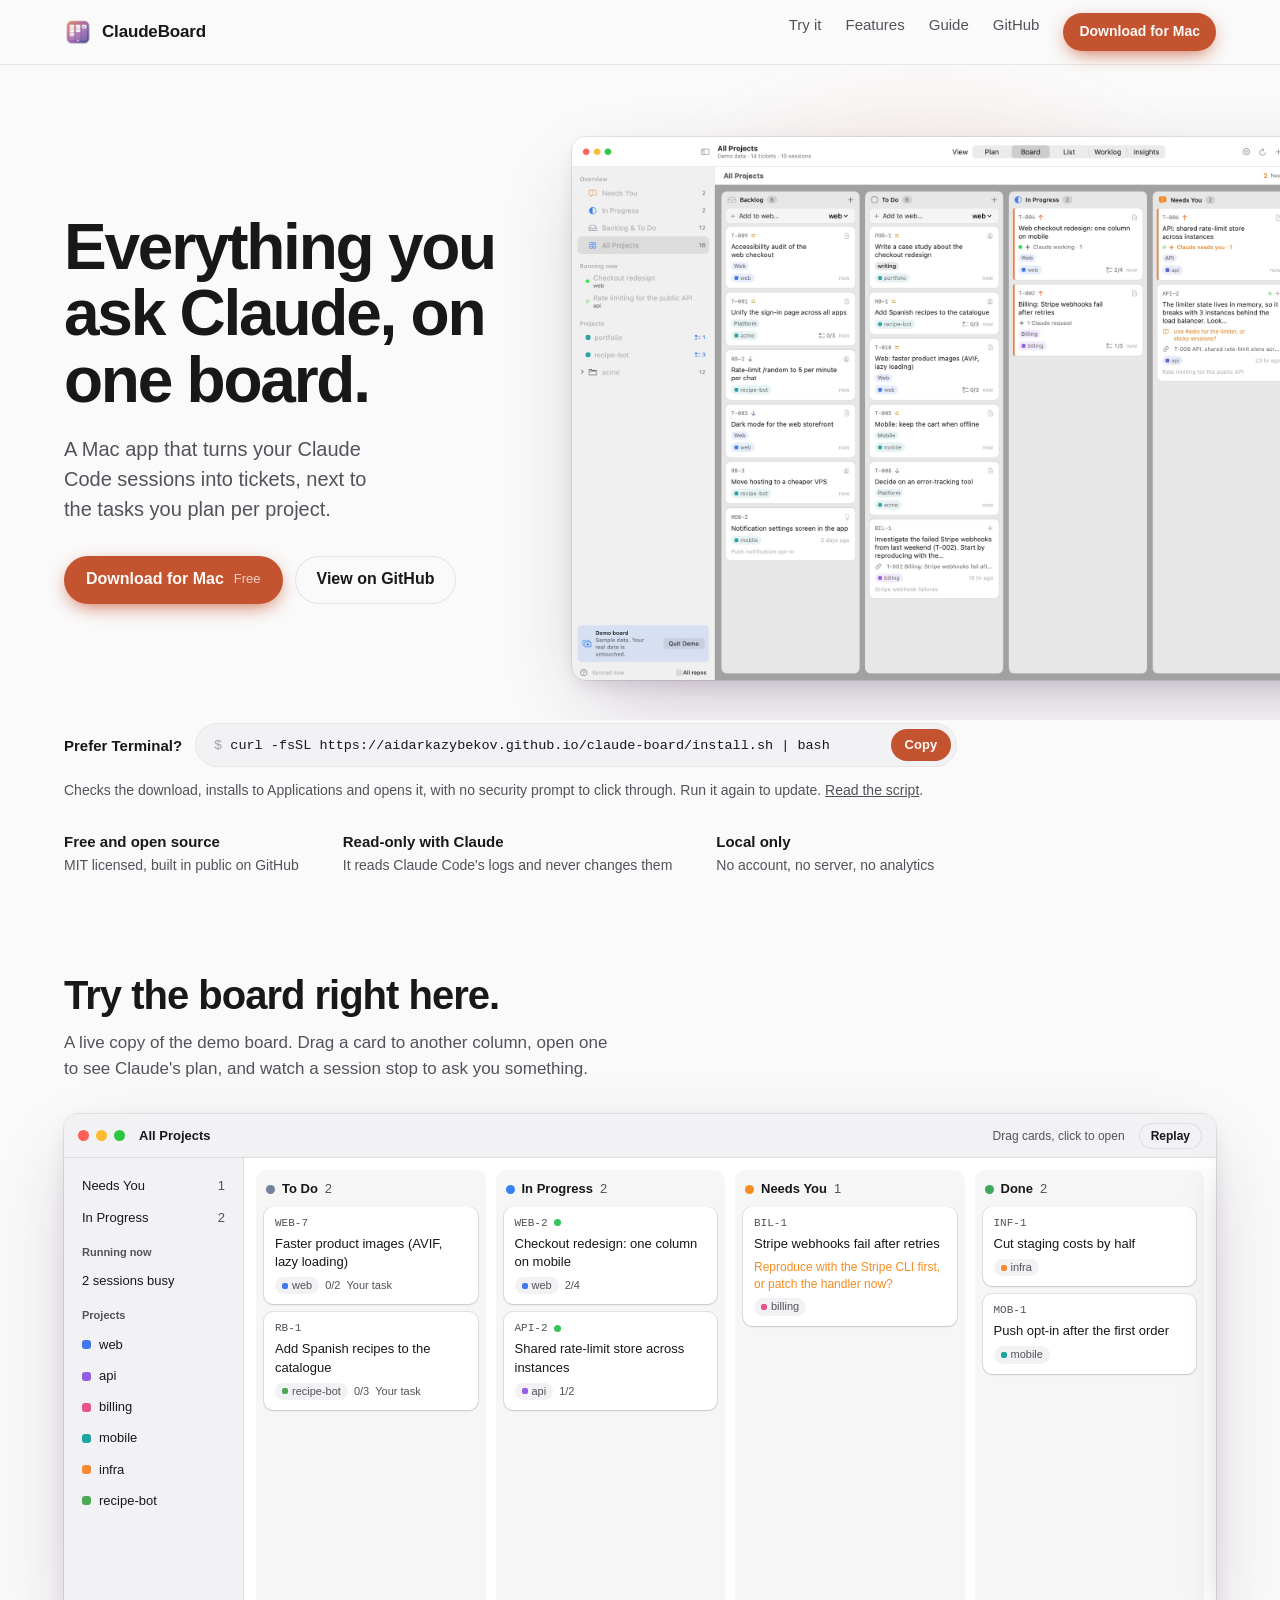
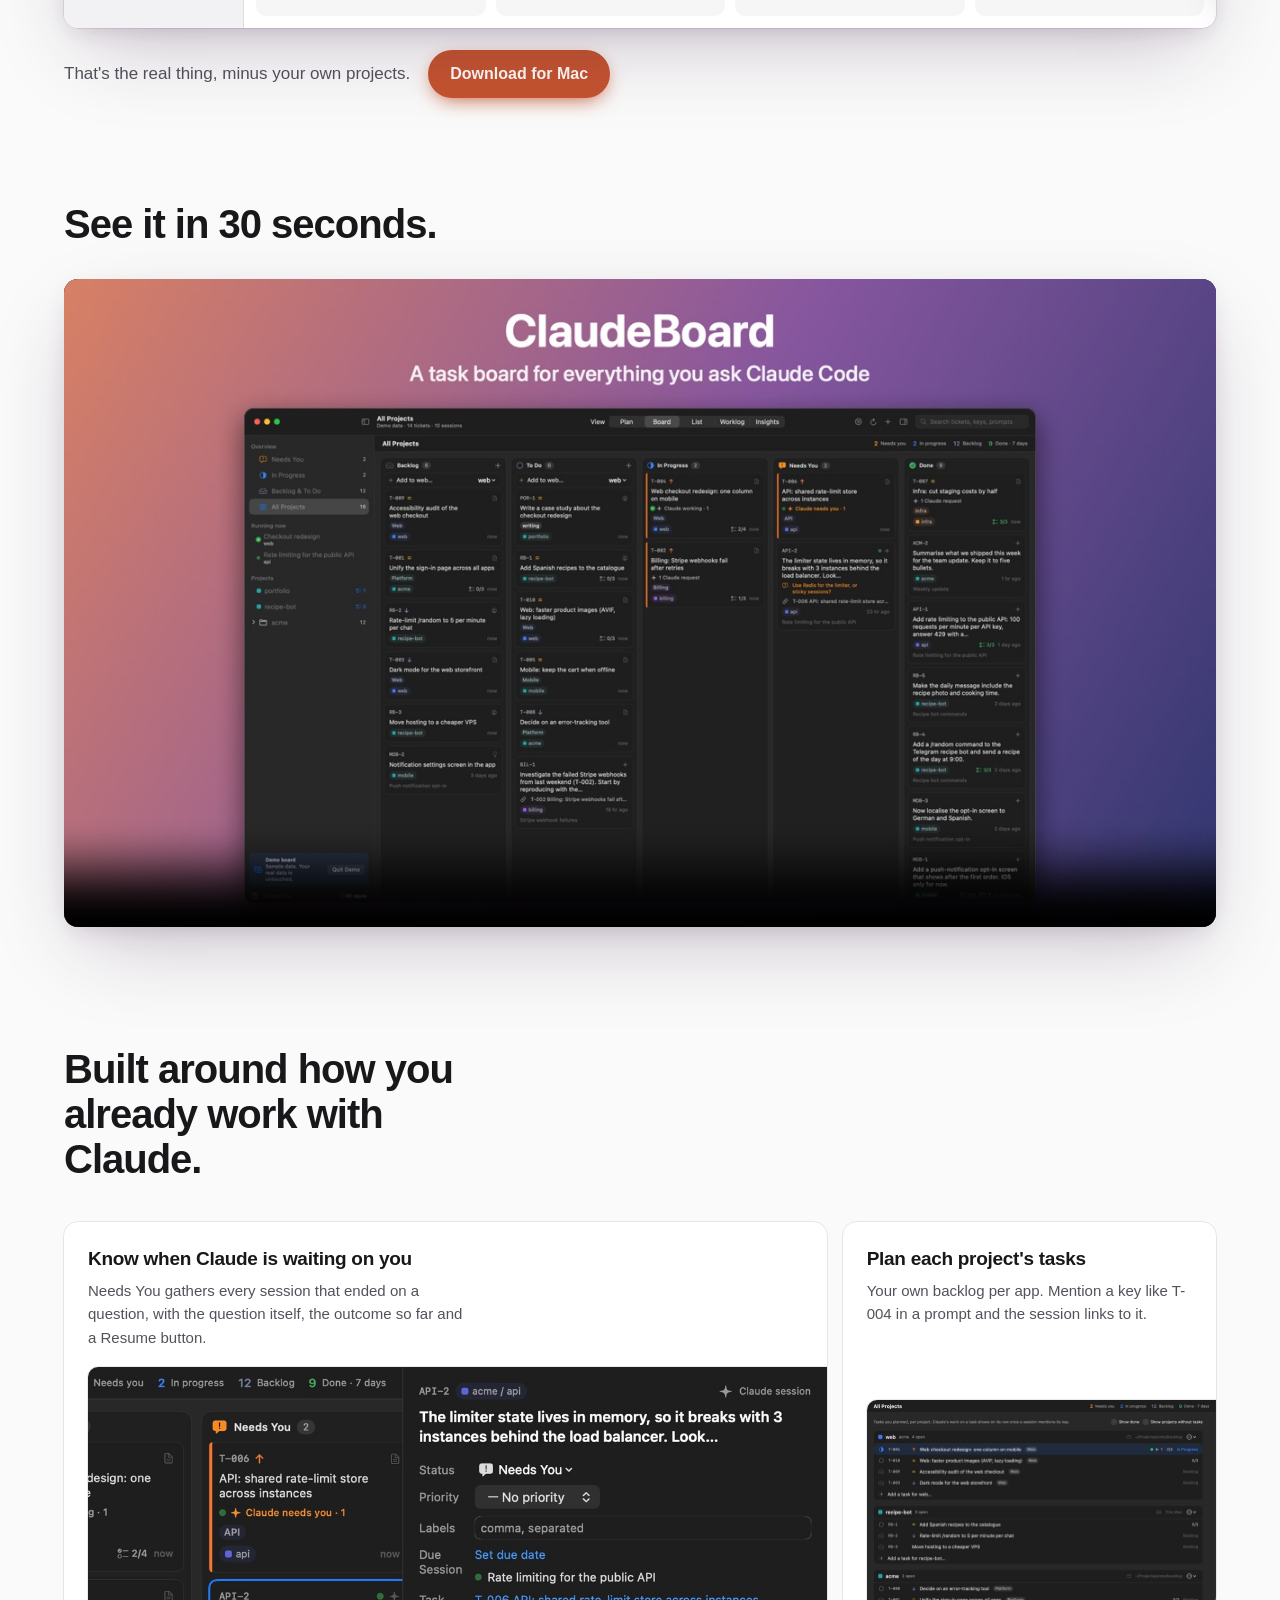
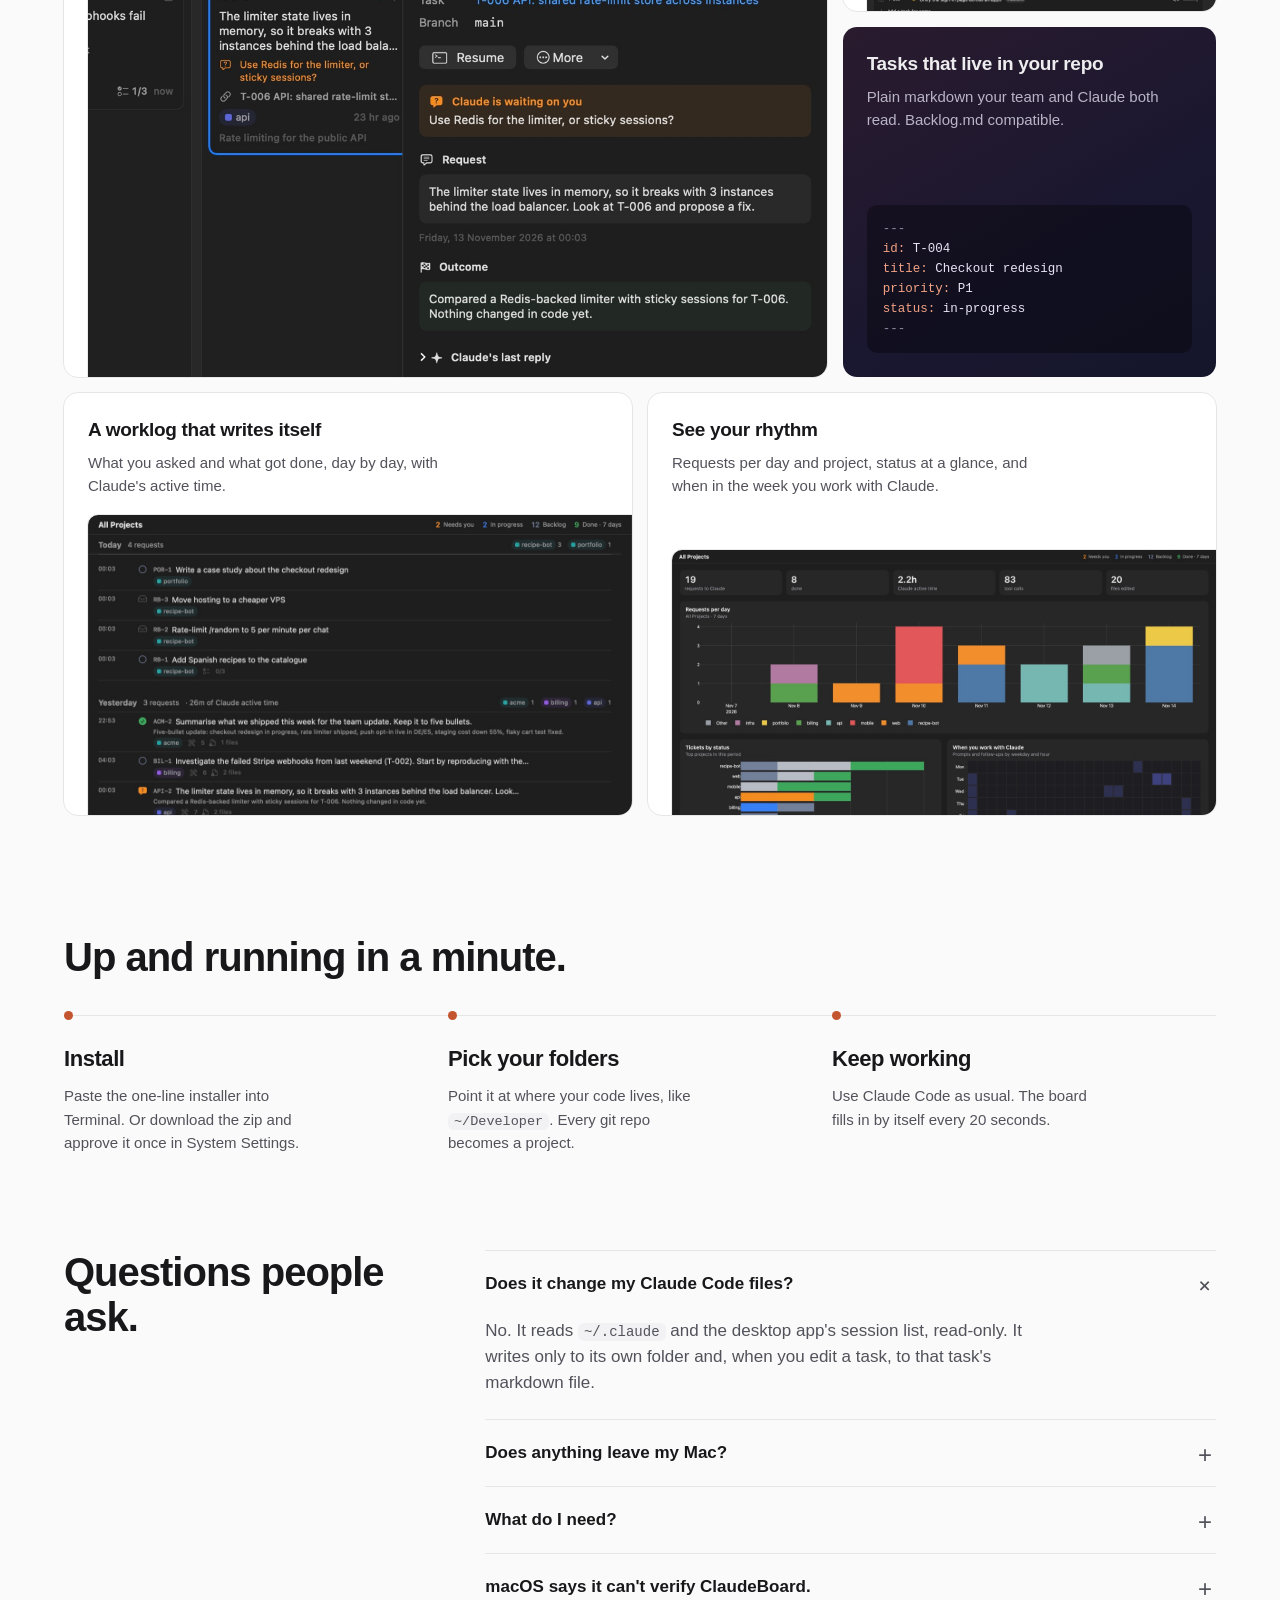
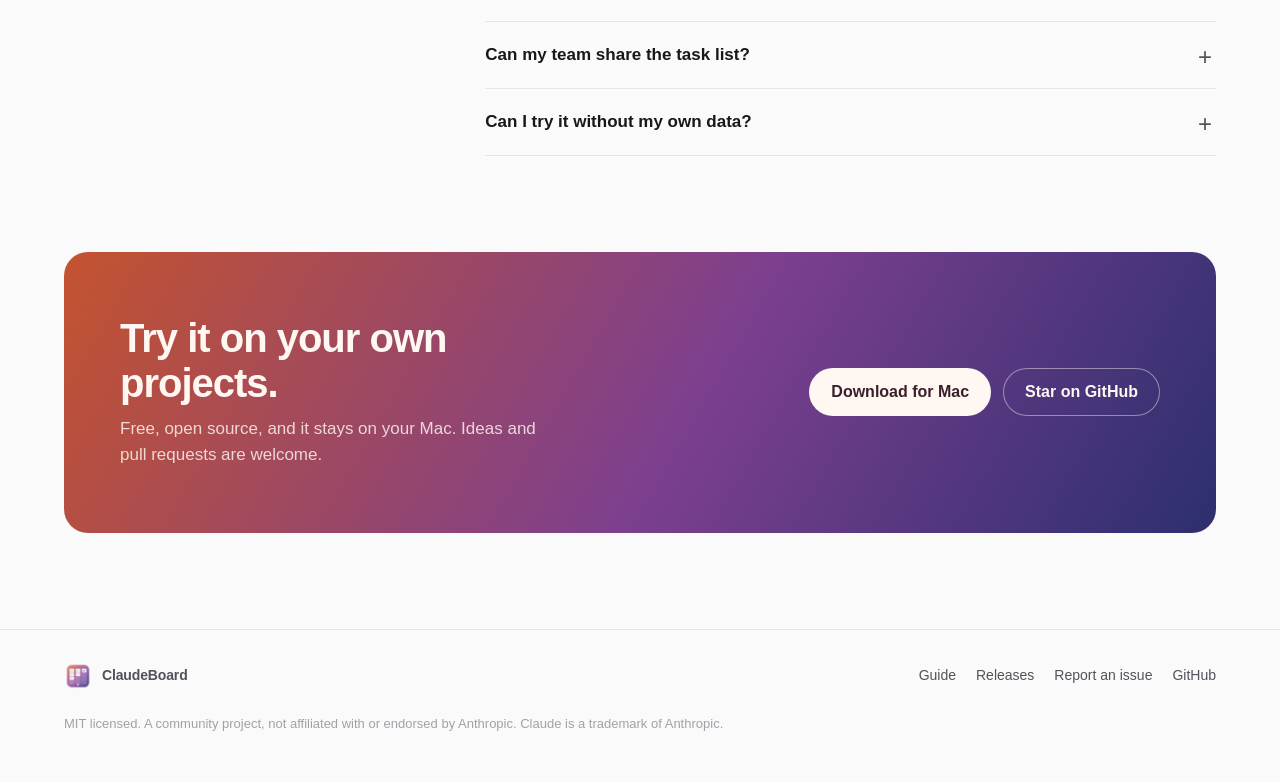
==== commit 74829585: "One-line installer; fix install advice that is wrong on macOS 15 Every install guide said "right-cli" ====
--- a/docs/index.html
+++ b/docs/index.html
@@ -110,6 +110,21 @@
     outline: 1px solid var(--line); background: var(--surface);
   }
   .hero .shot { width: 135%; max-width: none; }
+
+  /* One-line installer */
+  .install { padding: 4px 0 0; }
+  .install .wrap { display: flex; align-items: center; gap: 14px; flex-wrap: wrap; }
+  .install .label { font-weight: 600; font-size: 15px; }
+  .cmd { display: flex; align-items: center; gap: 4px; min-width: 0; flex: 1 1 520px; max-width: 760px;
+         background: var(--surface-2); border-radius: 999px; padding: 5px 5px 5px 18px; outline: 1px solid var(--line); }
+  .cmd code { flex: 1; min-width: 0; overflow-x: auto; white-space: nowrap; font: 13.5px ui-monospace, "SF Mono", Menlo, monospace;
+              color: var(--text); user-select: all; -webkit-user-select: all; scrollbar-width: none; }
+  .cmd code::-webkit-scrollbar { display: none; }
+  .cmd code .p { color: var(--faint); user-select: none; -webkit-user-select: none; }
+  .cmd button { flex: none; font: inherit; font-size: 13px; font-weight: 600; cursor: pointer; border: 0; border-radius: 999px;
+                height: 32px; padding: 0 14px; background: var(--accent); color: var(--accent-ink); }
+  .cmd button:active { transform: scale(.97); }
+  .install .why { color: var(--muted); font-size: 14px; flex-basis: 100%; }
 
   /* Trust row */
   .trust { padding: 28px 0 8px; }
@@ -340,6 +355,17 @@
   </div>
 </header>
 
+<section class="install" aria-label="Install from Terminal">
+  <div class="wrap">
+    <span class="label">Prefer Terminal?</span>
+    <div class="cmd">
+      <code><span class="p">$ </span><span id="install-text">curl -fsSL https://aidarkazybekov.github.io/claude-board/install.sh | bash</span></code>
+      <button type="button" id="copy-install">Copy</button>
+    </div>
+    <p class="why">Checks the download, installs to Applications and opens it, with no security prompt to click through. Run it again to update. <a href="https://github.com/aidarkazybekov/claude-board/blob/main/docs/install.sh">Read the script</a>.</p>
+  </div>
+</section>
+
 <section class="trust">
   <div class="wrap">
     <ul>
@@ -449,7 +475,7 @@
   <div class="wrap">
     <h2>Up and running in a minute.</h2>
     <ol>
-      <li><strong>Install</strong><p>Unzip, drag to Applications, then right-click and Open the first time.</p></li>
+      <li><strong>Install</strong><p>Paste the one-line installer into Terminal. Or download the zip and approve it once in System Settings.</p></li>
       <li><strong>Pick your folders</strong><p>Point it at where your code lives, like <code>~/Developer</code>. Every git repo becomes a project.</p></li>
       <li><strong>Keep working</strong><p>Use Claude Code as usual. The board fills in by itself every 20 seconds.</p></li>
     </ol>
@@ -473,8 +499,8 @@
         <p>macOS 15 or later on Apple Silicon, and Claude Code: the CLI or the desktop app's Code tab. Intel Macs can build it from source.</p>
       </details>
       <details>
-        <summary>macOS says it can't check the developer.</summary>
-        <p>The app isn't notarized yet. Right-click ClaudeBoard and choose Open the first time, or run <code>xattr -dr com.apple.quarantine ClaudeBoard.app</code>.</p>
+        <summary>macOS says it can't verify ClaudeBoard.</summary>
+        <p>The app isn't notarized yet. The one-line installer avoids this prompt. If you downloaded the zip, open the app once, then go to System Settings, Privacy &amp; Security and click Open Anyway. macOS 15 removed the old right-click Open shortcut.</p>
       </details>
       <details>
         <summary>Can my team share the task list?</summary>
@@ -667,6 +693,27 @@
     } else { play(); }
   })();
 
+  // Copy the install command. Only say "Copied" when it really was.
+  (function () {
+    var btn = document.getElementById('copy-install');
+    var text = document.getElementById('install-text');
+    if (!btn || !text) return;
+    var reset;
+    function label(t) { btn.textContent = t; clearTimeout(reset); reset = setTimeout(function () { btn.textContent = 'Copy'; }, 2200); }
+    function fallback() {
+      var r = document.createRange(); r.selectNodeContents(text);
+      var sel = getSelection(); sel.removeAllRanges(); sel.addRange(r);
+      var ok = false;
+      try { ok = document.execCommand('copy'); } catch (e) { ok = false; }
+      if (ok) { sel.removeAllRanges(); label('Copied'); } else { label('Press \u2318C'); }
+    }
+    btn.addEventListener('click', function () {
+      if (navigator.clipboard && window.isSecureContext) {
+        navigator.clipboard.writeText(text.textContent).then(function () { label('Copied'); }, fallback);
+      } else { fallback(); }
+    });
+  })();
+
   // Reveal sections as they scroll in, and play the tour only while it is on screen.
   (function () {
     var reduce = window.matchMedia('(prefers-reduced-motion: reduce)').matches;
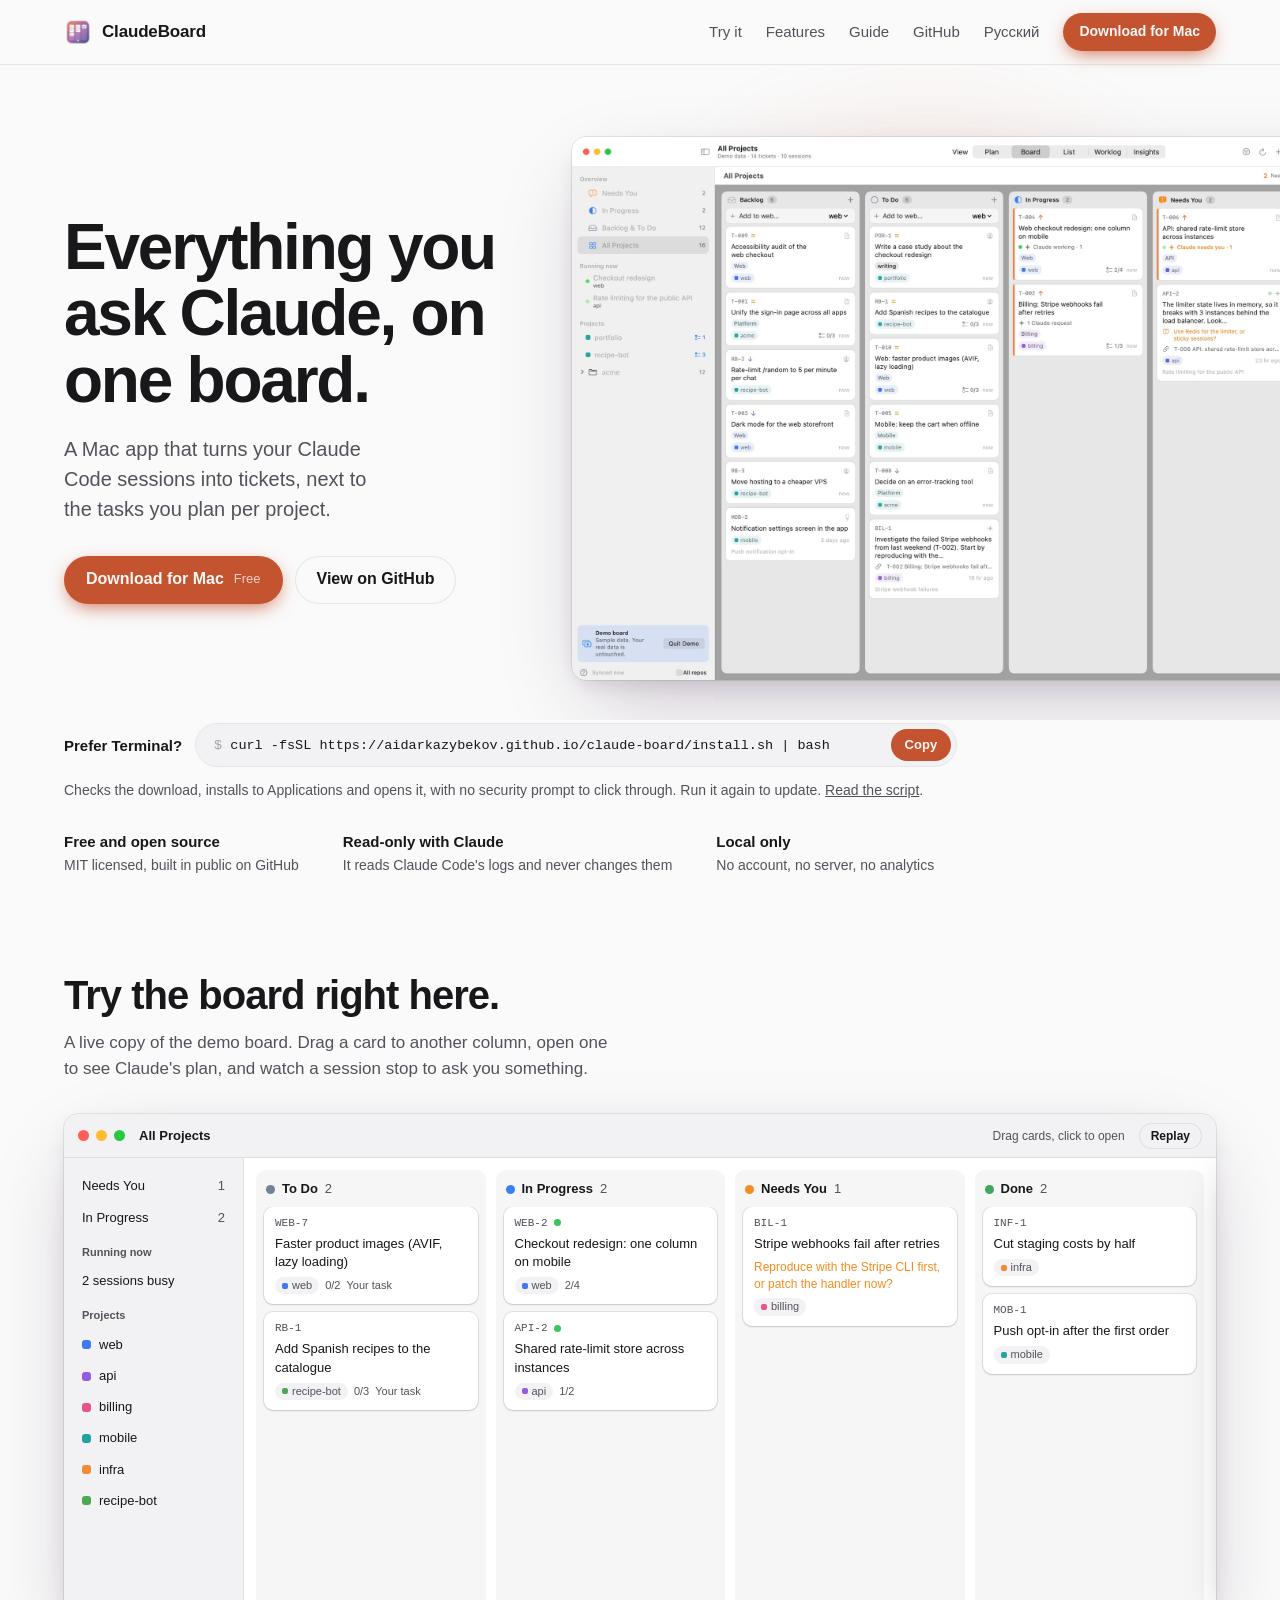
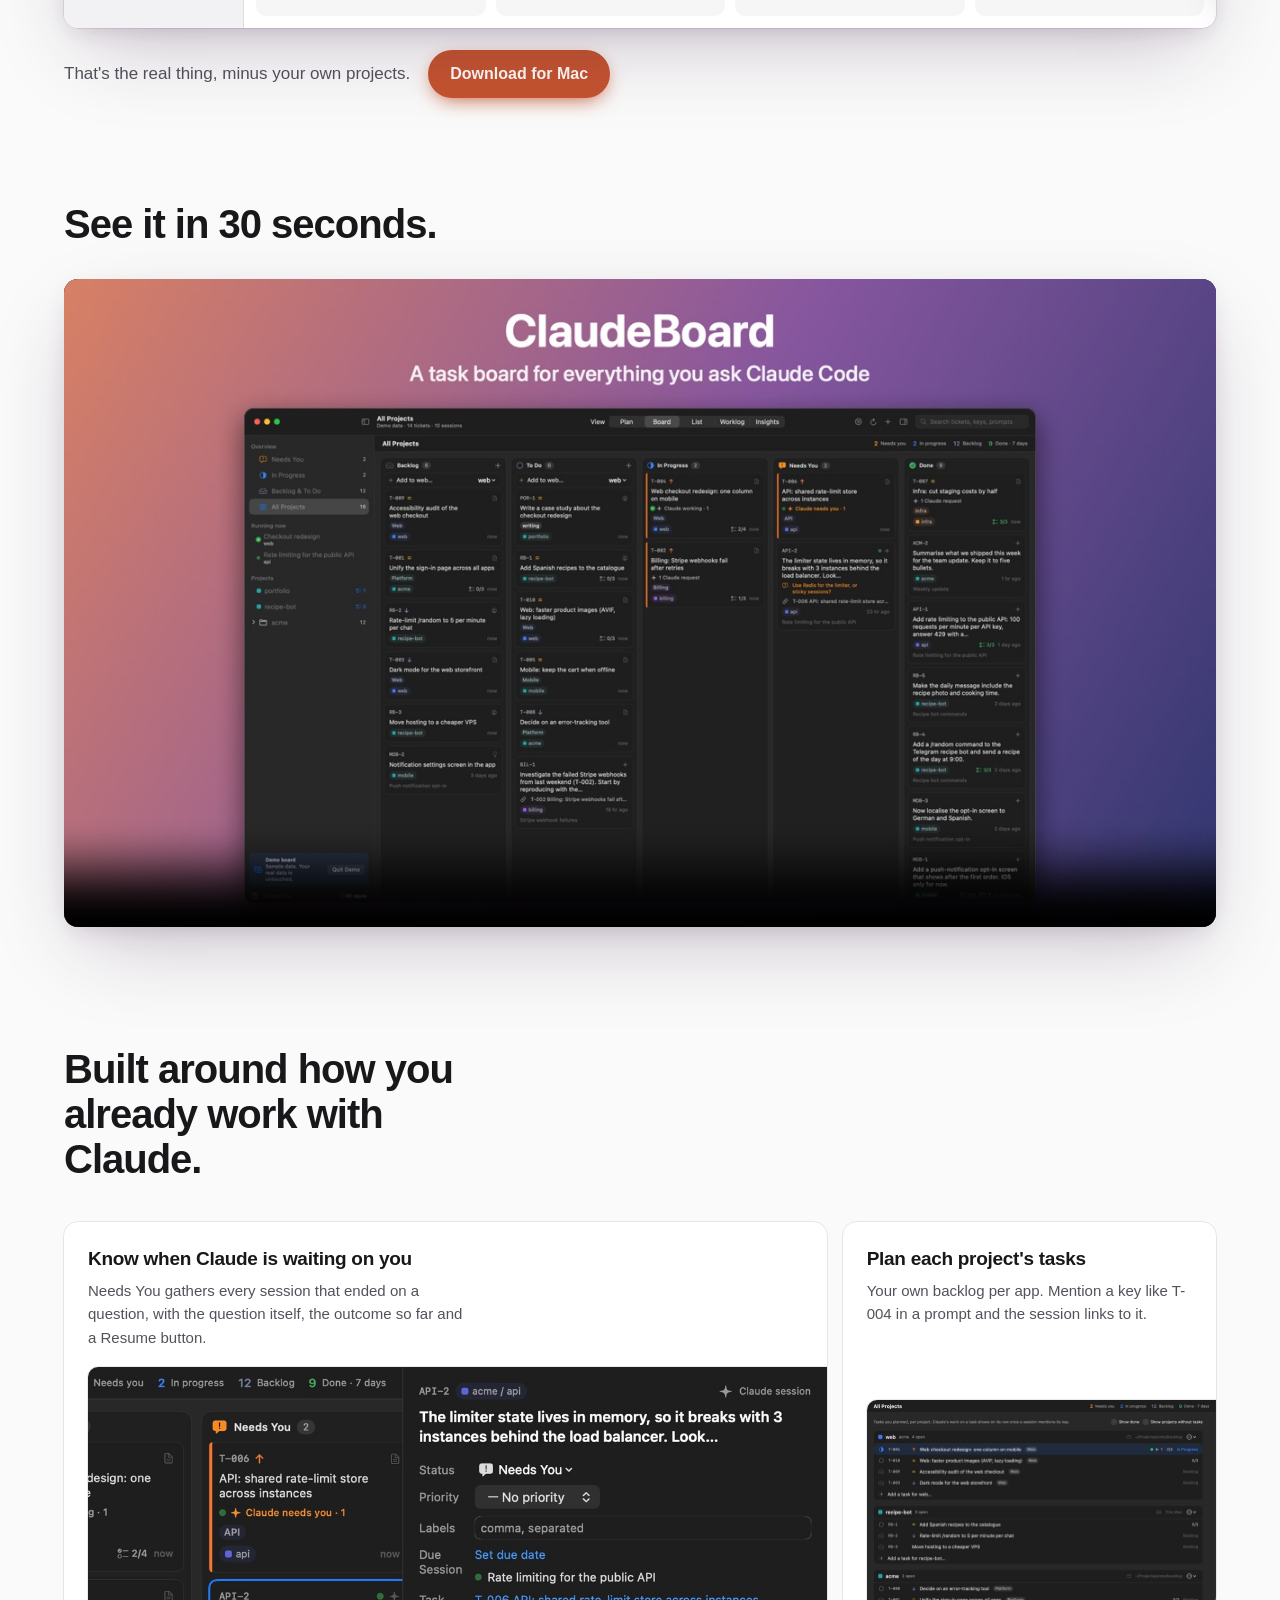
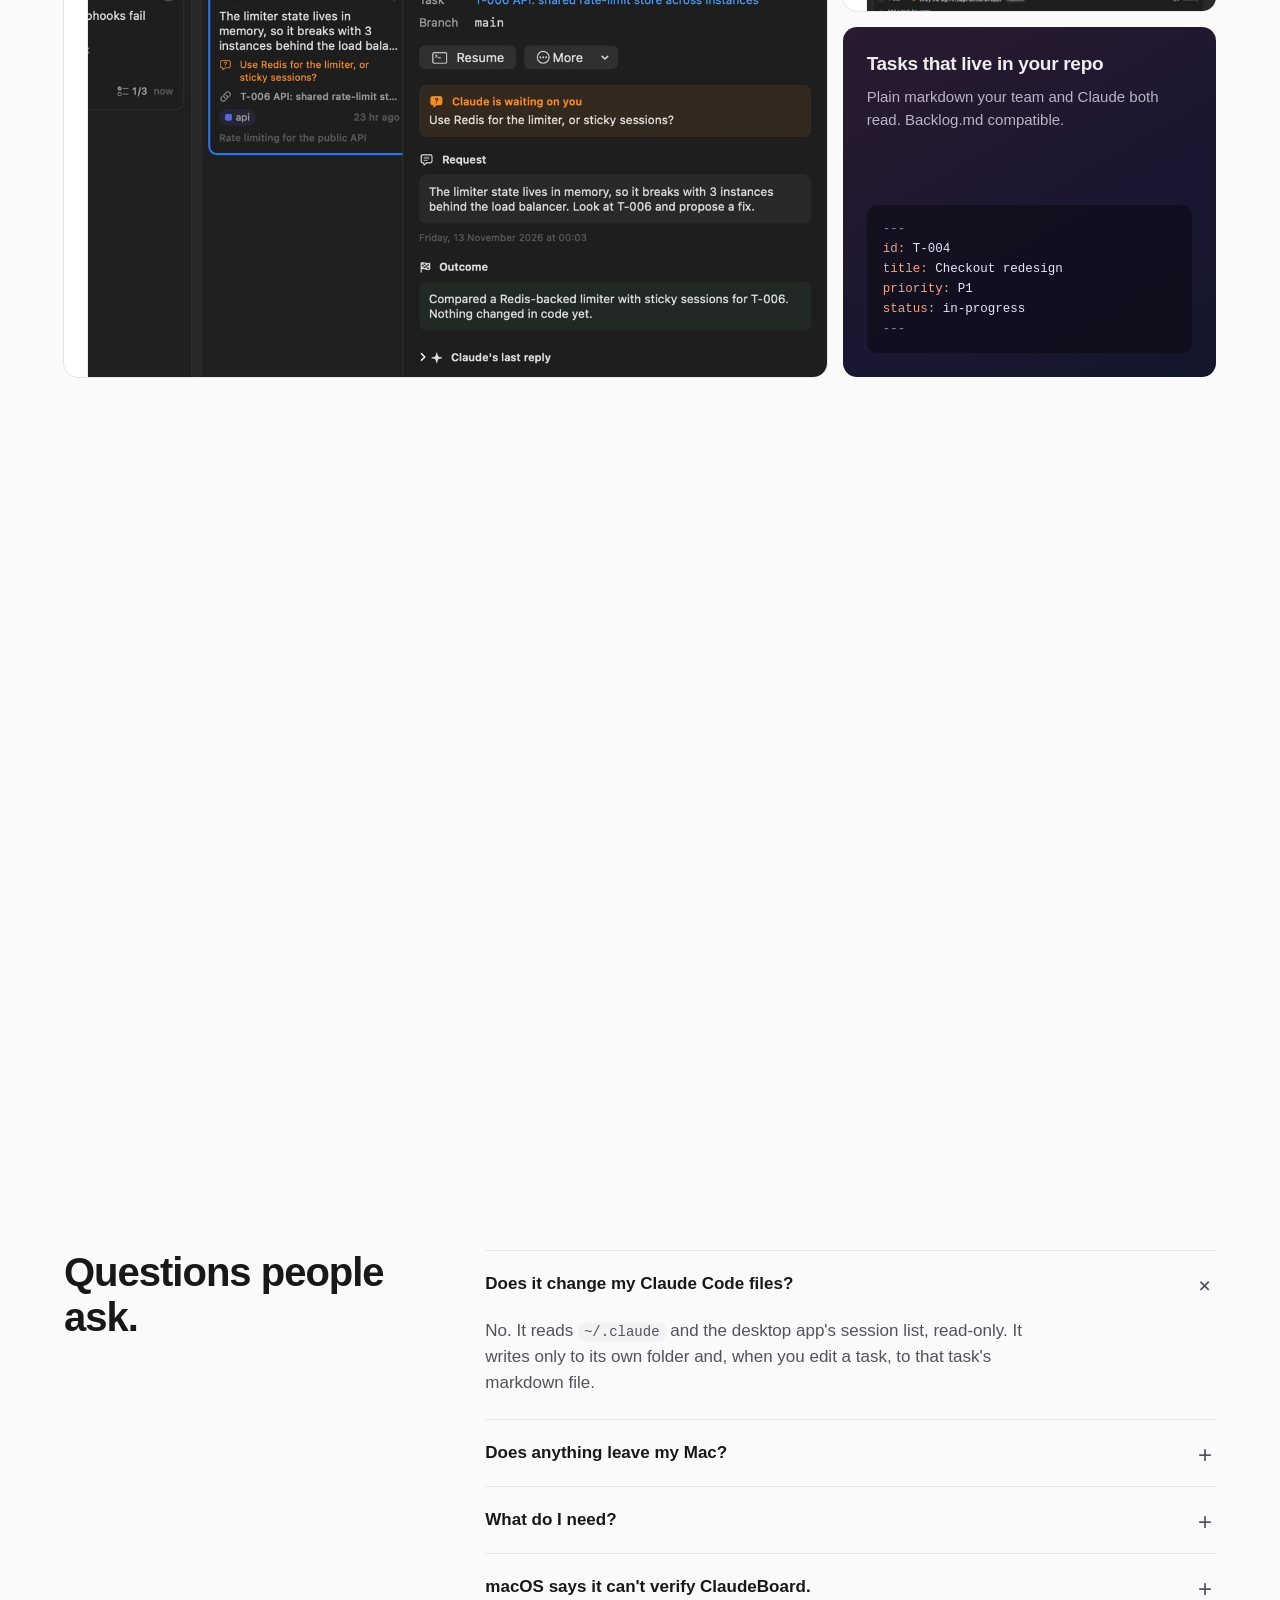
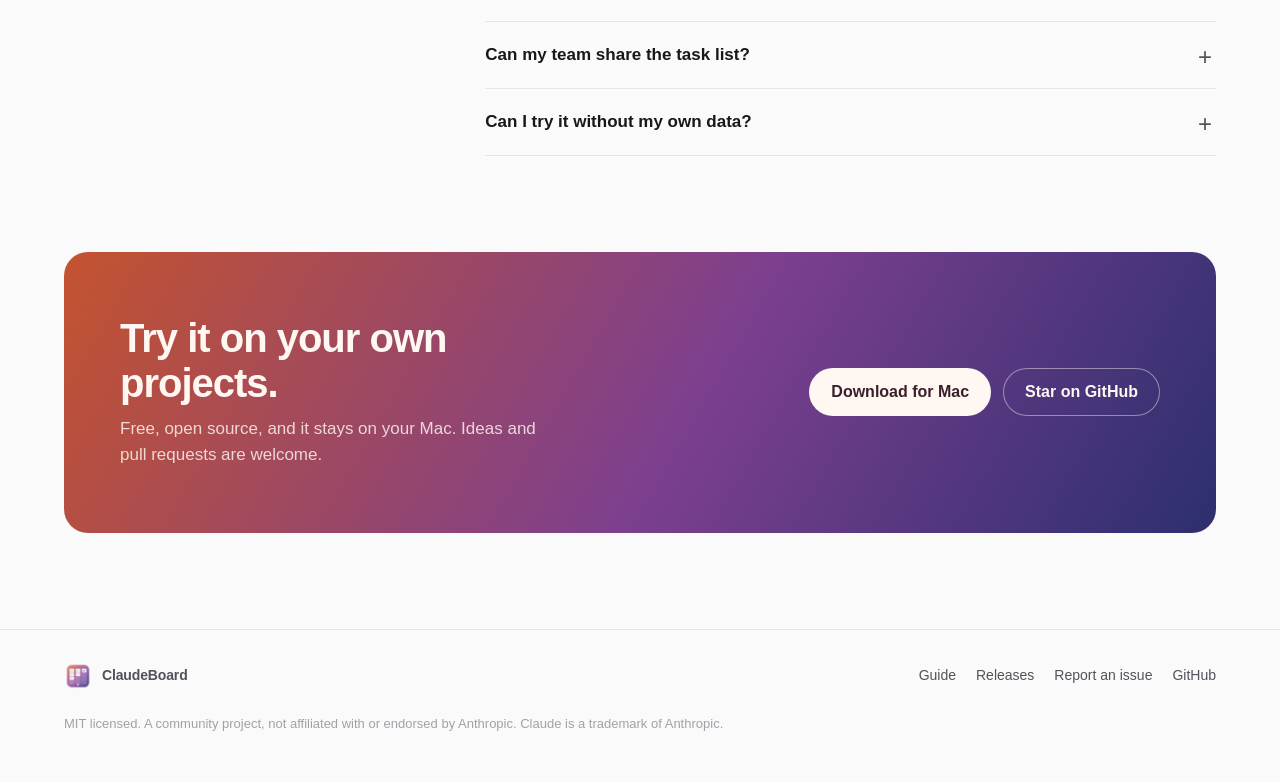
==== commit 5d7bf975: "Site in Russian: aidarkazybekov.github.io/claude-board/ru/ The launch audience is a Russian-speaking" ====
--- a/docs/index.html
+++ b/docs/index.html
@@ -9,7 +9,12 @@
 <link rel="icon" type="image/png" sizes="64x64" href="site/icon-64.png">
 <link rel="apple-touch-icon" href="site/icon-180.png">
 <link rel="canonical" href="https://aidarkazybekov.github.io/claude-board/">
+<link rel="alternate" hreflang="en" href="https://aidarkazybekov.github.io/claude-board/">
+<link rel="alternate" hreflang="ru" href="https://aidarkazybekov.github.io/claude-board/ru/">
+<link rel="alternate" hreflang="x-default" href="https://aidarkazybekov.github.io/claude-board/">
 <meta property="og:type" content="website">
+<meta property="og:locale" content="en_US">
+<meta property="og:locale:alternate" content="ru_RU">
 <meta property="og:url" content="https://aidarkazybekov.github.io/claude-board/">
 <meta property="og:title" content="ClaudeBoard: everything you ask Claude, on one board">
 <meta property="og:description" content="A free Mac app that turns your Claude Code sessions into tickets, next to the tasks you plan per project. Open source, local only.">
@@ -18,319 +23,19 @@
 <meta property="og:image:height" content="630">
 <meta name="twitter:card" content="summary_large_image">
 <meta name="twitter:image" content="https://aidarkazybekov.github.io/claude-board/site/og.png">
-<style>
-  :root {
-    --bg: #fafafa;
-    --surface: #ffffff;
-    --surface-2: #f2f2f4;
-    --text: #18181b;
-    --muted: #52525b;
-    --faint: #a1a1aa;
-    --line: rgb(24 24 27 / 0.09);
-    --accent: #c4532f;
-    --accent-ink: #fffaf7;
-    --accent-soft: rgb(196 83 47 / 0.10);
-    --shadow: 0 30px 80px -20px rgb(60 30 70 / 0.28), 0 8px 24px -8px rgb(60 30 70 / 0.18);
-    --radius: 14px;
-    --max: 1200px;
-  }
-  @media (prefers-color-scheme: dark) {
-    :root {
-      --bg: #0e0e11;
-      --surface: #16161a;
-      --surface-2: #1d1d22;
-      --text: #ededef;
-      --muted: #a1a1aa;
-      --faint: #71717a;
-      --line: rgb(255 255 255 / 0.08);
-      --accent: #f08a64;
-      --accent-ink: #1b110d;
-      --accent-soft: rgb(240 138 100 / 0.12);
-      --shadow: 0 30px 90px -20px rgb(0 0 0 / 0.7), 0 8px 24px -8px rgb(0 0 0 / 0.5);
-    }
-  }
-  * { box-sizing: border-box; }
-  html { -webkit-text-size-adjust: 100%; scroll-behavior: smooth; }
-  body {
-    margin: 0;
-    background: var(--bg);
-    color: var(--text);
-    font: 17px/1.55 -apple-system, BlinkMacSystemFont, "SF Pro Text", "Segoe UI", Roboto, sans-serif;
-    -webkit-font-smoothing: antialiased;
-  }
-  a { color: inherit; }
-  img, video { display: block; max-width: 100%; height: auto; }
-  .wrap { max-width: var(--max); margin: 0 auto; padding: 0 24px; }
-  h1, h2, h3 { font-family: -apple-system, BlinkMacSystemFont, "SF Pro Display", "Segoe UI", sans-serif; margin: 0; }
-  h2 { font-size: clamp(28px, 3.4vw, 40px); line-height: 1.12; letter-spacing: -0.025em; font-weight: 700; }
-  p { margin: 0; }
-  .muted { color: var(--muted); }
-
-  /* Buttons: one pill system for every interactive control */
-  .btn {
-    display: inline-flex; align-items: center; gap: 10px; white-space: nowrap;
-    height: 48px; padding: 0 22px; border-radius: 999px;
-    font-weight: 600; font-size: 16px; text-decoration: none;
-    transition: transform .18s cubic-bezier(.16,1,.3,1), background-color .18s, box-shadow .18s;
-  }
-  .btn:active { transform: translateY(1px) scale(.98); }
-  .btn-primary { background: var(--accent); color: var(--accent-ink); box-shadow: 0 6px 20px -6px var(--accent); }
-  .btn-primary:hover { transform: translateY(-1px); box-shadow: 0 10px 28px -8px var(--accent); }
-  .btn-ghost { color: var(--text); box-shadow: inset 0 0 0 1px var(--line); }
-  .btn-ghost:hover { background: var(--surface-2); }
-  .btn small { font-weight: 500; opacity: .75; font-size: 13px; }
-  :focus-visible { outline: 2px solid var(--accent); outline-offset: 3px; border-radius: 8px; }
-
-  /* Nav */
-  nav { position: sticky; top: 0; z-index: 10; backdrop-filter: saturate(180%) blur(18px); -webkit-backdrop-filter: saturate(180%) blur(18px);
-        background: color-mix(in srgb, var(--bg) 78%, transparent); border-bottom: 1px solid var(--line); }
-  nav .wrap { display: flex; align-items: center; gap: 28px; height: 64px; }
-  .brand { display: flex; align-items: center; gap: 10px; font-weight: 700; text-decoration: none; letter-spacing: -0.01em; }
-  .brand img { width: 28px; height: 28px; border-radius: 7px; }
-  nav .links { display: flex; gap: 24px; margin-left: auto; font-size: 15px; }
-  nav .links a { text-decoration: none; }
-  nav .links a:not(.btn) { color: var(--muted); }
-  nav .links a:not(.btn):hover { color: var(--text); }
-  nav .btn { height: 38px; padding: 0 16px; font-size: 14px; }
-
-  /* Hero: split, screenshot bleeds right */
-  .hero { position: relative; overflow: hidden; padding: 72px 0 40px; }
-  .hero::before {
-    content: ""; position: absolute; inset: -20% -10% auto 35%; height: 120%; z-index: -1; pointer-events: none;
-    background: radial-gradient(closest-side, rgb(220 120 85 / 0.22), transparent 70%),
-                radial-gradient(closest-side at 70% 60%, rgb(110 70 160 / 0.20), transparent 70%);
-    filter: blur(20px);
-  }
-  .hero .wrap { display: grid; grid-template-columns: minmax(400px, 5fr) minmax(0, 7fr); gap: 48px; align-items: center; }
-  .hero h1 { font-size: clamp(40px, 5.2vw, 64px); line-height: 1.04; letter-spacing: -0.035em; font-weight: 800; }
-  .hero p.lead { margin-top: 20px; font-size: 20px; line-height: 1.5; color: var(--muted); max-width: 30ch; }
-  .hero .ctas { display: flex; gap: 12px; margin-top: 32px; flex-wrap: wrap; }
-  .shot {
-    border-radius: var(--radius); overflow: hidden; box-shadow: var(--shadow);
-    outline: 1px solid var(--line); background: var(--surface);
-  }
-  .hero .shot { width: 135%; max-width: none; }
-
-  /* One-line installer */
-  .install { padding: 4px 0 0; }
-  .install .wrap { display: flex; align-items: center; gap: 14px; flex-wrap: wrap; }
-  .install .label { font-weight: 600; font-size: 15px; }
-  .cmd { display: flex; align-items: center; gap: 4px; min-width: 0; flex: 1 1 520px; max-width: 760px;
-         background: var(--surface-2); border-radius: 999px; padding: 5px 5px 5px 18px; outline: 1px solid var(--line); }
-  .cmd code { flex: 1; min-width: 0; overflow-x: auto; white-space: nowrap; font: 13.5px ui-monospace, "SF Mono", Menlo, monospace;
-              color: var(--text); user-select: all; -webkit-user-select: all; scrollbar-width: none; }
-  .cmd code::-webkit-scrollbar { display: none; }
-  .cmd code .p { color: var(--faint); user-select: none; -webkit-user-select: none; }
-  .cmd button { flex: none; font: inherit; font-size: 13px; font-weight: 600; cursor: pointer; border: 0; border-radius: 999px;
-                height: 32px; padding: 0 14px; background: var(--accent); color: var(--accent-ink); }
-  .cmd button:active { transform: scale(.97); }
-  .install .why { color: var(--muted); font-size: 14px; flex-basis: 100%; }
-
-  /* Trust row */
-  .trust { padding: 28px 0 8px; }
-  .trust ul { list-style: none; margin: 0; padding: 0; display: grid; grid-template-columns: repeat(3, auto); justify-content: start; gap: 12px 44px; }
-  .trust li { display: flex; flex-direction: column; gap: 2px; }
-  .trust strong { font-size: 15px; }
-  .trust span { font-size: 14px; color: var(--muted); }
-
-
-  /* Live demo board */
-  .play { padding: 88px 0 8px; }
-  .play h2 { max-width: 20ch; }
-  .play .lead2 { margin-top: 12px; color: var(--muted); max-width: 58ch; }
-  .mini {
-    --todo: #73809a; --prog: #3880f5; --needs: #f58c1f; --done: #3da85c;
-    position: relative; margin-top: 32px; border-radius: var(--radius); overflow: hidden;
-    background: var(--surface); outline: 1px solid var(--line); box-shadow: var(--shadow);
-    font-size: 13px; line-height: 1.4; user-select: none; -webkit-user-select: none;
-  }
-  .mini-bar { display: flex; align-items: center; gap: 14px; height: 44px; padding: 0 14px; border-bottom: 1px solid var(--line); background: var(--surface-2); }
-  .mini-bar .lights { display: flex; gap: 7px; }
-  .mini-bar .lights i { width: 11px; height: 11px; border-radius: 50%; display: block; }
-  .mini-bar .lights i:nth-child(1) { background: #ff5f57; } .mini-bar .lights i:nth-child(2) { background: #febc2e; } .mini-bar .lights i:nth-child(3) { background: #28c840; }
-  .mini-bar strong { font-size: 13px; }
-  .mini-bar .hint { color: var(--muted); font-size: 12px; margin-left: auto; }
-  .mini-bar button { font: inherit; font-size: 12px; font-weight: 600; color: var(--text); background: transparent; border: 0; box-shadow: inset 0 0 0 1px var(--line); border-radius: 999px; padding: 5px 12px; cursor: pointer; }
-  .mini-bar button:hover { background: var(--surface); }
-  .mini-body { display: grid; grid-template-columns: 180px minmax(0, 1fr); height: 470px; position: relative; }
-  .mini-side { border-right: 1px solid var(--line); padding: 14px 10px; display: flex; flex-direction: column; gap: 3px; background: var(--surface-2); }
-  .mini-side h4 { margin: 10px 8px 4px; font-size: 11px; color: var(--muted); font-weight: 600; }
-  .mini-side .row { display: flex; align-items: center; gap: 8px; padding: 5px 8px; border-radius: 7px; }
-  .mini-side .row b { margin-left: auto; font-weight: 500; color: var(--muted); font-variant-numeric: tabular-nums; transition: color .3s; }
-  .mini-side .row b.bump { color: var(--needs); }
-  .mini-side .sw { width: 9px; height: 9px; border-radius: 3px; }
-  .mini-board { display: grid; grid-template-columns: repeat(4, minmax(170px, 1fr)); gap: 10px; padding: 12px; overflow-x: auto; }
-  .col { display: flex; flex-direction: column; min-height: 0; border-radius: 10px; background: color-mix(in srgb, var(--surface-2) 70%, transparent); outline: 1px solid transparent; transition: outline-color .15s, background .15s; }
-  .col.over { outline: 2px solid var(--c); background: color-mix(in srgb, var(--c) 10%, var(--surface-2)); }
-  .col header { display: flex; align-items: center; gap: 7px; padding: 10px 10px 8px; font-weight: 600; }
-  .col header i { width: 9px; height: 9px; border-radius: 50%; background: var(--c); }
-  .col header span { color: var(--muted); font-weight: 500; font-variant-numeric: tabular-nums; }
-  .col .cards { display: flex; flex-direction: column; gap: 8px; padding: 0 8px 10px; overflow-y: auto; flex: 1; }
-  .tcard { text-align: left; font: inherit; color: inherit; border: 0; cursor: grab; display: flex; flex-direction: column; gap: 6px;
-           padding: 10px 11px; border-radius: 9px; background: var(--surface); box-shadow: 0 1px 2px rgb(0 0 0 / .12); outline: 1px solid var(--line);
-           transition: transform .15s, box-shadow .15s, outline-color .15s; touch-action: manipulation; }
-  .tcard:hover { box-shadow: 0 4px 14px -4px rgb(0 0 0 / .25); }
-  .tcard.sel { outline: 2px solid var(--accent); }
-  .tcard.placeholder { opacity: .35; }
-  .tcard.landed { animation: land .5s cubic-bezier(.16,1,.3,1); }
-  .tcard.flash { animation: flash 1.6s ease-out; }
-  .tcard .top { display: flex; align-items: center; gap: 6px; font: 11px ui-monospace, "SF Mono", Menlo, monospace; color: var(--muted); }
-  .tcard .top .dot { margin-left: auto; width: 7px; height: 7px; border-radius: 50%; background: #34c759; }
-  .tcard .t { font-size: 13px; font-weight: 500; }
-  .tcard .ask { color: var(--needs); font-size: 12px; }
-  .tcard .meta { display: flex; align-items: center; gap: 6px; font-size: 11px; color: var(--muted); }
-  .chip { display: inline-flex; align-items: center; gap: 4px; padding: 1px 7px; border-radius: 999px; background: var(--surface-2); color: var(--muted); font-size: 11px; }
-  .chip::before { content: ""; width: 6px; height: 6px; border-radius: 2px; background: var(--pc, var(--faint)); }
-  .ghost { position: fixed; z-index: 30; pointer-events: none; transform-origin: 0 0; box-shadow: 0 18px 40px -10px rgb(0 0 0 / .45); rotate: 2deg; }
-  .mini-drawer { position: absolute; top: 0; right: 0; bottom: 0; width: 320px; background: var(--surface); border-left: 1px solid var(--line);
-                 box-shadow: -20px 0 40px -20px rgb(0 0 0 / .35); padding: 16px 18px; overflow-y: auto; transform: translateX(105%);
-                 transition: transform .32s cubic-bezier(.16,1,.3,1); }
-  .mini-drawer.open { transform: none; }
-  .mini-drawer .x { position: absolute; top: 12px; right: 12px; font: inherit; font-size: 12px; background: var(--surface-2); color: var(--muted); border: 0; border-radius: 999px; padding: 4px 10px; cursor: pointer; }
-  .mini-drawer h5 { margin: 6px 0 10px; font-size: 16px; line-height: 1.3; padding-right: 40px; }
-  .mini-drawer .k { font: 11px ui-monospace, "SF Mono", Menlo, monospace; color: var(--muted); }
-  .mini-drawer .lbl { margin: 14px 0 6px; font-size: 11px; font-weight: 600; color: var(--muted); }
-  .mini-drawer .box { padding: 9px 11px; border-radius: 8px; background: var(--surface-2); }
-  .mini-drawer .askbox { background: color-mix(in srgb, var(--needs) 14%, transparent); }
-  .mini-drawer .askbox b { color: var(--needs); display: block; font-size: 12px; margin-bottom: 2px; }
-  .mini-drawer .step { display: flex; gap: 8px; align-items: flex-start; padding: 3px 0; cursor: pointer; }
-  .mini-drawer .step input { margin: 2px 0 0; accent-color: var(--done); }
-  .mini-drawer .step.ok span { text-decoration: line-through; color: var(--muted); }
-  .mini-drawer .moves { display: flex; flex-wrap: wrap; gap: 6px; }
-  .mini-drawer .moves button { font: inherit; font-size: 12px; border: 0; border-radius: 999px; padding: 4px 10px; cursor: pointer; color: var(--text); box-shadow: inset 0 0 0 1px var(--line); background: transparent; }
-  .mini-drawer .moves button[aria-pressed="true"] { background: var(--accent-soft); box-shadow: inset 0 0 0 1px var(--accent); }
-  .mini-drawer .note { margin-top: 14px; font-size: 11.5px; color: var(--muted); }
-  .play-cta { display: flex; align-items: center; gap: 18px; margin-top: 22px; flex-wrap: wrap; }
-  .play-cta p { color: var(--muted); }
-  .sr { position: absolute; width: 1px; height: 1px; overflow: hidden; clip: rect(0 0 0 0); white-space: nowrap; }
-  @keyframes land { from { transform: scale(1.04); } to { transform: none; } }
-  @keyframes flash { 0% { box-shadow: 0 0 0 0 color-mix(in srgb, var(--needs) 70%, transparent); } 100% { box-shadow: 0 0 0 14px transparent; } }
-  @media (prefers-reduced-motion: no-preference) {
-    .tcard .top .dot.busy { animation: pulse 1.6s ease-out infinite; }
-    @keyframes pulse { 0% { box-shadow: 0 0 0 0 rgb(52 199 89 / .6); } 100% { box-shadow: 0 0 0 7px rgb(52 199 89 / 0); } }
-  }
-  @media (prefers-reduced-motion: reduce) { .tcard.landed, .tcard.flash { animation: none; } .mini-drawer { transition: none; } }
-  @media (max-width: 900px) {
-    .mini-body { grid-template-columns: 1fr; height: 460px; }
-    .mini-side { display: none; }
-    .mini-board { grid-template-columns: repeat(4, 78%); scroll-snap-type: x mandatory; }
-    .col { scroll-snap-align: start; }
-    .mini-drawer { width: 100%; }
-    .mini-bar .hint { display: none; }
-  }
-
-  /* Video */
-  .video { padding: 96px 0 24px; }
-  .video h2 { max-width: 18ch; }
-  .video .player { margin-top: 32px; position: relative; }
-  .video video { width: 100%; border-radius: var(--radius); box-shadow: var(--shadow); background: #111; aspect-ratio: 16 / 9; }
-
-  /* Bento */
-  .features { padding: 96px 0; }
-  .features h2 { max-width: 20ch; }
-  .bento { margin-top: 40px; display: grid; gap: 16px; grid-template-columns: repeat(6, minmax(0, 1fr)); grid-template-rows: auto auto auto; }
-  .cell { position: relative; border-radius: var(--radius); background: var(--surface); outline: 1px solid var(--line); overflow: hidden;
-          display: flex; flex-direction: column; }
-  .cell .copy { padding: 22px 24px 18px; }
-  .cell h3 { font-size: 19px; letter-spacing: -0.015em; }
-  .cell p { margin-top: 6px; color: var(--muted); font-size: 15px; max-width: 46ch; }
-  .cell .media { margin-top: auto; padding: 0 0 0 24px; }
-  .cell .media img { border-radius: 10px 0 0 0; outline: 1px solid var(--line); }
-  .cell.a { grid-column: span 4; grid-row: span 2; }
-  .cell.b { grid-column: span 2; }
-  .cell.c { grid-column: span 2; background: linear-gradient(150deg, #2a1b2e, #1a1730 60%, #14162b); color: #ededef; outline-color: rgb(255 255 255 / .06); }
-  .cell.c p { color: #b9b4c6; }
-  .cell.d { grid-column: span 3; }
-  .cell.e { grid-column: span 3; }
-  .cell.c pre {
-    margin: auto 24px 24px; padding: 14px 16px; border-radius: 10px; background: rgb(0 0 0 / .35);
-    font: 12.5px/1.6 ui-monospace, "SF Mono", Menlo, monospace; color: #e9e3f5; white-space: pre-wrap; overflow-wrap: anywhere;
-  }
-  .cell.c pre .k { color: #f3a283; }
-  .cell.c pre .c { color: #8e88a3; }
-
-  /* Steps: one hairline timeline, verbs as labels */
-  .steps { padding: 24px 0 96px; }
-  .steps ol { list-style: none; margin: 36px 0 0; padding: 0; display: grid; grid-template-columns: repeat(3, minmax(0, 1fr)); gap: 0; border-top: 1px solid var(--line); }
-  .steps li { padding: 26px 28px 0 0; position: relative; }
-  .steps li::before { content: ""; position: absolute; top: -5px; left: 0; width: 9px; height: 9px; border-radius: 50%; background: var(--accent); }
-  .steps strong { display: block; font-size: 22px; letter-spacing: -0.02em; }
-  .steps p { margin-top: 8px; color: var(--muted); font-size: 15px; max-width: 32ch; }
-  .steps code { font: 13.5px ui-monospace, "SF Mono", Menlo, monospace; background: var(--surface-2); padding: 1px 6px; border-radius: 6px; }
-
-  /* FAQ */
-  .faq { padding: 0 0 96px; }
-  .faq .wrap { display: grid; grid-template-columns: minmax(0, 4fr) minmax(0, 8fr); gap: 56px; align-items: start; }
-  .faq details { border-bottom: 1px solid var(--line); }
-  .faq details:first-of-type { border-top: 1px solid var(--line); }
-  .faq summary { cursor: pointer; list-style: none; padding: 20px 36px 20px 0; font-weight: 600; font-size: 17px; position: relative; }
-  .faq summary::-webkit-details-marker { display: none; }
-  .faq summary::after { content: "+"; position: absolute; right: 4px; top: 16px; font-size: 24px; font-weight: 400; color: var(--muted); transition: transform .2s; }
-  .faq details[open] summary::after { transform: rotate(45deg); }
-  .faq details p { padding: 0 36px 22px 0; color: var(--muted); max-width: 62ch; }
-  .faq code { font: 14px ui-monospace, "SF Mono", Menlo, monospace; background: var(--surface-2); padding: 1px 6px; border-radius: 6px; }
-
-  /* Closing CTA */
-  .closing { padding: 0 0 96px; }
-  .closing .panel {
-    border-radius: 24px; padding: 64px 56px; display: grid; grid-template-columns: minmax(0, 1fr) auto; gap: 32px; align-items: center;
-    background: linear-gradient(120deg, #c4532f 0%, #7c3f8f 55%, #2c2f6e 100%); color: #fff7f2;
-  }
-  .closing h2 { color: #fff7f2; max-width: 16ch; }
-  .closing p { margin-top: 10px; color: rgb(255 247 242 / .82); max-width: 44ch; }
-  .closing .ctas { display: flex; gap: 12px; }
-  .closing .btn-primary { background: #fff7f2; color: #3a1f2b; box-shadow: none; }
-  .closing .btn-ghost { color: #fff7f2; box-shadow: inset 0 0 0 1px rgb(255 247 242 / .45); }
-  .closing .btn-ghost:hover { background: rgb(255 255 255 / .1); }
-
-  footer { border-top: 1px solid var(--line); padding: 32px 0 48px; font-size: 14px; color: var(--muted); }
-  footer .wrap { display: flex; gap: 24px; align-items: center; flex-wrap: wrap; }
-  footer .links { display: flex; gap: 20px; margin-left: auto; }
-  footer a { text-decoration: none; }
-  footer a:hover { color: var(--text); }
-  footer .legal { flex-basis: 100%; color: var(--faint); font-size: 13px; }
-
-  /* Reveal on scroll (only when motion is welcome) */
-  @media (prefers-reduced-motion: no-preference) {
-    .reveal { opacity: 0; transform: translateY(18px); transition: opacity .7s cubic-bezier(.16,1,.3,1), transform .7s cubic-bezier(.16,1,.3,1); }
-    .reveal.in { opacity: 1; transform: none; }
-    .hero .shot { animation: rise 1s .15s cubic-bezier(.16,1,.3,1) both; }
-    /* Transform only: the hero screenshot is the main content and must never sit at opacity 0. */
-    @keyframes rise { from { transform: translateY(28px) scale(.985); } to { transform: none; } }
-  }
-
-  /* Mobile */
-  @media (max-width: 900px) {
-    nav .links a:not(.btn) { display: none; }
-    .hero { padding-top: 48px; }
-    .hero .wrap, .faq .wrap { grid-template-columns: 1fr; gap: 36px; }
-    .hero .shot { width: 100%; }
-    .trust ul { grid-template-columns: 1fr; }
-    .bento { grid-template-columns: 1fr; }
-    .cell.a, .cell.b, .cell.c, .cell.d, .cell.e { grid-column: auto; grid-row: auto; }
-    .steps ol { grid-template-columns: 1fr; border-top: 0; }
-    .steps li { padding: 0 0 28px 22px; border-left: 1px solid var(--line); }
-    .steps li::before { top: 6px; left: -5px; }
-    .closing .panel { grid-template-columns: 1fr; padding: 40px 28px; }
-    .closing .ctas { flex-wrap: wrap; }
-    .video, .features { padding-top: 64px; }
-  }
-  @media (max-width: 420px) {
-    .hero .ctas .btn, .closing .ctas .btn { width: 100%; justify-content: center; }
-    nav .btn small { display: none; }
-  }
-</style>
+<link rel="stylesheet" href="site/style.css">
 </head>
 <body>
 
 <nav>
   <div class="wrap">
-    <a class="brand" href="./"><img src="site/icon-64.png" alt="">ClaudeBoard</a>
+    <a class="brand" href="./" aria-label="ClaudeBoard"><img src="site/icon-64.png" alt=""><span>ClaudeBoard</span></a>
     <div class="links">
       <a href="#try">Try it</a>
       <a href="#features">Features</a>
       <a href="https://github.com/aidarkazybekov/claude-board/blob/main/docs/GUIDE.md">Guide</a>
       <a href="https://github.com/aidarkazybekov/claude-board">GitHub</a>
+      <a class="lang" href="ru/" lang="ru" hreflang="ru">Русский</a>
       <a class="btn btn-primary" href="https://github.com/aidarkazybekov/claude-board/releases/latest/download/ClaudeBoard-macOS-arm64.zip">Download for Mac</a>
     </div>
   </div>
@@ -542,209 +247,6 @@
   </div>
 </footer>
 
-<script>
-  // Interactive mini board: drag cards, open details, and a scripted "live" moment when it scrolls into view.
-  (function () {
-    var board = document.getElementById('mini-board');
-    if (!board) return;
-    var drawer = document.getElementById('mini-drawer');
-    var live = document.getElementById('mini-live');
-    var reduce = window.matchMedia('(prefers-reduced-motion: reduce)').matches;
-    var COLS = [['todo', 'To Do', 'var(--todo)'], ['prog', 'In Progress', 'var(--prog)'], ['needs', 'Needs You', 'var(--needs)'], ['done', 'Done', 'var(--done)']];
-    var PC = { web: '#4078f2', api: '#945ce6', billing: '#e6548c', mobile: '#21a3a3', infra: '#f28c33', 'recipe-bot': '#4da854' };
-    function fresh() {
-      return [
-        { id: 'WEB-2', title: 'Checkout redesign: one column on mobile', project: 'web', status: 'prog', busy: true, link: 'T-004',
-          request: 'Work on T-004: redesign the checkout. One column on mobile, order summary in a sidebar on desktop.',
-          steps: [['Audit current components', 1], ['Build the responsive layout', 1], ['Move order summary to a sidebar', 0], ['Update Playwright tests', 0]] },
-        { id: 'API-2', title: 'Shared rate-limit store across instances', project: 'api', status: 'prog', busy: true, link: 'T-006',
-          request: 'The limiter state lives in memory, so it breaks with 3 instances. Look at T-006 and propose a fix.',
-          steps: [['Read the current limiter', 1], ['Compare Redis with sticky sessions', 0]] },
-        { id: 'BIL-1', title: 'Stripe webhooks fail after retries', project: 'billing', status: 'needs',
-          ask: 'Reproduce with the Stripe CLI first, or patch the handler now?',
-          request: 'Investigate the failed Stripe webhooks from last weekend (T-002).' },
-        { id: 'WEB-7', title: 'Faster product images (AVIF, lazy loading)', project: 'web', status: 'todo', mine: true,
-          request: 'Your task, planned before Claude knows about it.', steps: [['AVIF in the image CDN', 0], ['Lazy loading below the fold', 0]] },
-        { id: 'RB-1', title: 'Add Spanish recipes to the catalogue', project: 'recipe-bot', status: 'todo', mine: true,
-          request: 'Start with 30 dishes. Keep the same JSON schema.', steps: [['Pick 30 recipes', 0], ['Translate titles', 0], ['Add photos', 0]] },
-        { id: 'INF-1', title: 'Cut staging costs by half', project: 'infra', status: 'done',
-          request: 'Staging costs doubled last month. Find out why and cut it.', recap: 'Removed two idle GPU nodes and scaled staging to zero at night: about 55% cheaper.' },
-        { id: 'MOB-1', title: 'Push opt-in after the first order', project: 'mobile', status: 'done',
-          request: 'Add a push-notification opt-in screen after the first order.', recap: 'Opt-in screen after the first order, plus analytics events.' }
-      ];
-    }
-    var tickets = fresh(), openId = null, timers = [];
-    function esc(t) { return String(t).replace(/[&<>"]/g, function (c) { return { '&': '&amp;', '<': '&lt;', '>': '&gt;', '"': '&quot;' }[c]; }); }
-    function find(id) { return tickets.filter(function (t) { return t.id === id; })[0]; }
-    function progress(t) { if (!t.steps) return ''; var d = t.steps.filter(function (s) { return s[1]; }).length; return d + '/' + t.steps.length; }
-
-    function render(effects) {
-      effects = effects || {};
-      board.innerHTML = COLS.map(function (c) {
-        var list = tickets.filter(function (t) { return t.status === c[0]; });
-        return '<section class="col" data-status="' + c[0] + '" style="--c:' + c[2] + '"><header><i></i>' + c[1] + ' <span>' + list.length + '</span></header><div class="cards">' +
-          list.map(function (t) {
-            var cls = 'tcard' + (t.id === openId ? ' sel' : '') + (effects.landed === t.id ? ' landed' : '') + (effects.flash === t.id ? ' flash' : '');
-            return '<button type="button" class="' + cls + '" data-id="' + t.id + '" aria-label="' + esc(t.id + ': ' + t.title) + '">' +
-              '<span class="top">' + t.id + (t.busy ? '<span class="dot busy" title="Claude is working"></span>' : '') + '</span>' +
-              '<span class="t">' + esc(t.title) + '</span>' +
-              (t.status === 'needs' && t.ask ? '<span class="ask">' + esc(t.ask) + '</span>' : '') +
-              '<span class="meta"><span class="chip" style="--pc:' + PC[t.project] + '">' + t.project + '</span>' + (t.steps ? '<span>' + progress(t) + '</span>' : '') + (t.mine ? '<span>Your task</span>' : '') + '</span>' +
-              '</button>';
-          }).join('') + '</div></section>';
-      }).join('');
-      var needs = tickets.filter(function (t) { return t.status === 'needs'; }).length;
-      var cn = document.getElementById('cnt-needs');
-      if (cn && cn.textContent !== String(needs)) { cn.textContent = needs; cn.classList.add('bump'); setTimeout(function () { cn.classList.remove('bump'); }, 1600); }
-      var cp = document.getElementById('cnt-prog'); if (cp) cp.textContent = tickets.filter(function (t) { return t.status === 'prog'; }).length;
-      var run = document.getElementById('run-list');
-      var busy = tickets.filter(function (t) { return t.busy; }).length;
-      if (run) run.textContent = busy === 0 ? 'Nothing running' : busy + (busy === 1 ? ' session busy' : ' sessions busy');
-      if (openId) renderDrawer();
-    }
-
-    function renderDrawer() {
-      var t = find(openId); if (!t) return;
-      var col = COLS.filter(function (c) { return c[0] === t.status; })[0];
-      drawer.innerHTML = '<button type="button" class="x" data-close>Close</button>' +
-        '<div class="k">' + t.id + (t.link ? '  linked to ' + t.link : '') + '</div><h5>' + esc(t.title) + '</h5>' +
-        '<span class="chip" style="--pc:' + PC[t.project] + '">' + t.project + '</span> <span class="chip" style="--pc:' + col[2] + '">' + col[1] + '</span>' +
-        (t.status === 'needs' && t.ask ? '<div class="lbl">Claude is waiting on you</div><div class="box askbox"><b>Question</b>' + esc(t.ask) + '</div>' : '') +
-        '<div class="lbl">' + (t.mine ? 'Task' : 'Request') + '</div><div class="box">' + esc(t.request) + '</div>' +
-        (t.steps ? '<div class="lbl">Plan ' + progress(t) + '</div>' + t.steps.map(function (s, i) {
-          return '<label class="step' + (s[1] ? ' ok' : '') + '"><input type="checkbox" data-step="' + i + '"' + (s[1] ? ' checked' : '') + '><span>' + esc(s[0]) + '</span></label>';
-        }).join('') : '') +
-        (t.recap ? '<div class="lbl">Outcome</div><div class="box">' + esc(t.recap) + '</div>' : '') +
-        '<div class="lbl">Move to</div><div class="moves">' + COLS.map(function (c) {
-          return '<button type="button" data-move="' + c[0] + '" aria-pressed="' + (c[0] === t.status) + '">' + c[1] + '</button>';
-        }).join('') + '</div>' +
-        '<p class="note">' + (t.mine ? 'In the app, Start with Claude hands this task to Claude Code with its key, so the session links back here.' : 'In the app, Resume reopens this session in Terminal.') + '</p>';
-      drawer.classList.add('open');
-    }
-
-    function move(id, status, why) {
-      var t = find(id); if (!t || t.status === status) return;
-      t.status = status; if (status !== 'prog') t.busy = false;
-      live.textContent = id + ' moved to ' + COLS.filter(function (c) { return c[0] === status; })[0][1] + (why ? '. ' + why : '');
-      render({ landed: id, flash: status === 'needs' ? id : null });
-    }
-
-    board.addEventListener('click', function (e) {
-      var card = e.target.closest('.tcard'); if (!card || card.dataset.dragged) { if (card) delete card.dataset.dragged; return; }
-      // Select without re-rendering the board, so the page doesn't jump under the pointer.
-      openId = card.dataset.id;
-      board.querySelectorAll('.tcard').forEach(function (c) { c.classList.toggle('sel', c === card); });
-      renderDrawer();
-    });
-    drawer.addEventListener('click', function (e) {
-      if (e.target.closest('[data-close]')) { openId = null; drawer.classList.remove('open'); render(); return; }
-      var m = e.target.closest('[data-move]'); if (m) { move(openId, m.dataset.move); return; }
-    });
-    drawer.addEventListener('change', function (e) {
-      var i = e.target.dataset.step; if (i === undefined) return;
-      var t = find(openId); t.steps[i][1] = e.target.checked ? 1 : 0; render();
-    });
-
-    // Pointer dragging (mouse and pen; on touch, cards open the details panel with "Move to").
-    var drag = null;
-    board.addEventListener('pointerdown', function (e) {
-      var card = e.target.closest('.tcard'); if (!card || e.pointerType === 'touch' || e.button !== 0) return;
-      drag = { id: card.dataset.id, card: card, x: e.clientX, y: e.clientY, started: false };
-    });
-    window.addEventListener('pointermove', function (e) {
-      if (!drag) return;
-      if (!drag.started) {
-        if (Math.abs(e.clientX - drag.x) + Math.abs(e.clientY - drag.y) < 6) return;
-        var r = drag.card.getBoundingClientRect();
-        drag.dx = drag.x - r.left; drag.dy = drag.y - r.top;
-        drag.ghost = drag.card.cloneNode(true); drag.ghost.classList.add('ghost'); drag.ghost.style.width = r.width + 'px';
-        document.body.appendChild(drag.ghost); drag.card.classList.add('placeholder'); drag.started = true;
-      }
-      drag.ghost.style.left = (e.clientX - drag.dx) + 'px'; drag.ghost.style.top = (e.clientY - drag.dy) + 'px';
-      var over = document.elementFromPoint(e.clientX, e.clientY); var col = over && over.closest('.col');
-      board.querySelectorAll('.col').forEach(function (c) { c.classList.toggle('over', c === col); });
-      drag.target = col ? col.dataset.status : null;
-    });
-    window.addEventListener('pointerup', function () {
-      if (!drag) return;
-      var d = drag; drag = null;
-      if (!d.started) return;
-      d.card.dataset.dragged = '1';
-      if (d.ghost) d.ghost.remove();
-      board.querySelectorAll('.col').forEach(function (c) { c.classList.remove('over'); });
-      if (d.target) move(d.id, d.target); else render();
-    });
-
-    // The scripted "live" moment: a busy session stops to ask, and a plan step completes.
-    function play() {
-      timers.forEach(clearTimeout); timers = [];
-      timers.push(setTimeout(function () { move('API-2', 'needs', 'Claude asked: Use Redis for the limiter, or sticky sessions?'); find('API-2').ask = 'Use Redis for the limiter, or sticky sessions?'; render({ flash: 'API-2' }); }, 2200));
-      timers.push(setTimeout(function () { var t = find('WEB-2'); if (t && t.steps) { t.steps[2][1] = 1; render({ landed: 'WEB-2' }); } }, 6200));
-    }
-    document.getElementById('mini-replay').addEventListener('click', function () {
-      tickets = fresh(); openId = null; drawer.classList.remove('open'); render(); play();
-    });
-    render();
-    if ('IntersectionObserver' in window) {
-      var seen = false;
-      new IntersectionObserver(function (entries) {
-        entries.forEach(function (e) { if (e.isIntersecting && !seen) { seen = true; play(); } });
-      }, { threshold: 0.35 }).observe(document.getElementById('mini'));
-    } else { play(); }
-  })();
-
-  // Copy the install command. Only say "Copied" when it really was.
-  (function () {
-    var btn = document.getElementById('copy-install');
-    var text = document.getElementById('install-text');
-    if (!btn || !text) return;
-    var reset;
-    function label(t) { btn.textContent = t; clearTimeout(reset); reset = setTimeout(function () { btn.textContent = 'Copy'; }, 2200); }
-    function fallback() {
-      var r = document.createRange(); r.selectNodeContents(text);
-      var sel = getSelection(); sel.removeAllRanges(); sel.addRange(r);
-      var ok = false;
-      try { ok = document.execCommand('copy'); } catch (e) { ok = false; }
-      if (ok) { sel.removeAllRanges(); label('Copied'); } else { label('Press \u2318C'); }
-    }
-    btn.addEventListener('click', function () {
-      if (navigator.clipboard && window.isSecureContext) {
-        navigator.clipboard.writeText(text.textContent).then(function () { label('Copied'); }, fallback);
-      } else { fallback(); }
-    });
-  })();
-
-  // Reveal sections as they scroll in, and play the tour only while it is on screen.
-  (function () {
-    var reduce = window.matchMedia('(prefers-reduced-motion: reduce)').matches;
-    if ('IntersectionObserver' in window) {
-      var io = new IntersectionObserver(function (entries) {
-        entries.forEach(function (e) { if (e.isIntersecting) { e.target.classList.add('in'); io.unobserve(e.target); } });
-      }, { threshold: 0.12 });
-      document.querySelectorAll('.reveal').forEach(function (el) { io.observe(el); });
-      // Safety net: anything already on screen (anchor links like #try, restored scroll) shows at once.
-      var showVisible = function () {
-        document.querySelectorAll('.reveal:not(.in)').forEach(function (el) {
-          var r = el.getBoundingClientRect();
-          if (r.top < innerHeight && r.bottom > 0) { el.classList.add('in'); io.unobserve(el); }
-        });
-      };
-      window.addEventListener('load', function () { requestAnimationFrame(showVisible); });
-      window.addEventListener('hashchange', function () { requestAnimationFrame(showVisible); });
-
-      var video = document.getElementById('tour-video');
-      if (video && !reduce) {
-        var vo = new IntersectionObserver(function (entries) {
-          entries.forEach(function (e) {
-            if (e.isIntersecting) { video.play().catch(function () {}); } else { video.pause(); }
-          });
-        }, { threshold: 0.45 });
-        vo.observe(video);
-      }
-    } else {
-      document.querySelectorAll('.reveal').forEach(function (el) { el.classList.add('in'); });
-    }
-  })();
-</script>
+<script src="site/main.js"></script>
 </body>
 </html>
--- a/docs/site/style.css
+++ b/docs/site/style.css
@@ -0,0 +1,304 @@
+  :root {
+    --bg: #fafafa;
+    --surface: #ffffff;
+    --surface-2: #f2f2f4;
+    --text: #18181b;
+    --muted: #52525b;
+    --faint: #a1a1aa;
+    --line: rgb(24 24 27 / 0.09);
+    --accent: #c4532f;
+    --accent-ink: #fffaf7;
+    --accent-soft: rgb(196 83 47 / 0.10);
+    --shadow: 0 30px 80px -20px rgb(60 30 70 / 0.28), 0 8px 24px -8px rgb(60 30 70 / 0.18);
+    --radius: 14px;
+    --max: 1200px;
+  }
+  @media (prefers-color-scheme: dark) {
+    :root {
+      --bg: #0e0e11;
+      --surface: #16161a;
+      --surface-2: #1d1d22;
+      --text: #ededef;
+      --muted: #a1a1aa;
+      --faint: #71717a;
+      --line: rgb(255 255 255 / 0.08);
+      --accent: #f08a64;
+      --accent-ink: #1b110d;
+      --accent-soft: rgb(240 138 100 / 0.12);
+      --shadow: 0 30px 90px -20px rgb(0 0 0 / 0.7), 0 8px 24px -8px rgb(0 0 0 / 0.5);
+    }
+  }
+  * { box-sizing: border-box; }
+  html { -webkit-text-size-adjust: 100%; scroll-behavior: smooth; }
+  body {
+    margin: 0;
+    background: var(--bg);
+    color: var(--text);
+    font: 17px/1.55 -apple-system, BlinkMacSystemFont, "SF Pro Text", "Segoe UI", Roboto, sans-serif;
+    -webkit-font-smoothing: antialiased;
+  }
+  a { color: inherit; }
+  img, video { display: block; max-width: 100%; height: auto; }
+  .wrap { max-width: var(--max); margin: 0 auto; padding: 0 24px; }
+  h1, h2, h3 { font-family: -apple-system, BlinkMacSystemFont, "SF Pro Display", "Segoe UI", sans-serif; margin: 0; }
+  h2 { font-size: clamp(28px, 3.4vw, 40px); line-height: 1.12; letter-spacing: -0.025em; font-weight: 700; }
+  p { margin: 0; }
+  .muted { color: var(--muted); }
+
+  /* Buttons: one pill system for every interactive control */
+  .btn {
+    display: inline-flex; align-items: center; gap: 10px; white-space: nowrap;
+    height: 48px; padding: 0 22px; border-radius: 999px;
+    font-weight: 600; font-size: 16px; text-decoration: none;
+    transition: transform .18s cubic-bezier(.16,1,.3,1), background-color .18s, box-shadow .18s;
+  }
+  .btn:active { transform: translateY(1px) scale(.98); }
+  .btn-primary { background: var(--accent); color: var(--accent-ink); box-shadow: 0 6px 20px -6px var(--accent); }
+  .btn-primary:hover { transform: translateY(-1px); box-shadow: 0 10px 28px -8px var(--accent); }
+  .btn-ghost { color: var(--text); box-shadow: inset 0 0 0 1px var(--line); }
+  .btn-ghost:hover { background: var(--surface-2); }
+  .btn small { font-weight: 500; opacity: .75; font-size: 13px; }
+  :focus-visible { outline: 2px solid var(--accent); outline-offset: 3px; border-radius: 8px; }
+
+  /* Nav */
+  nav { position: sticky; top: 0; z-index: 10; backdrop-filter: saturate(180%) blur(18px); -webkit-backdrop-filter: saturate(180%) blur(18px);
+        background: color-mix(in srgb, var(--bg) 78%, transparent); border-bottom: 1px solid var(--line); }
+  nav .wrap { display: flex; align-items: center; gap: 28px; height: 64px; }
+  .brand { display: flex; align-items: center; gap: 10px; font-weight: 700; text-decoration: none; letter-spacing: -0.01em; }
+  .brand img { width: 28px; height: 28px; border-radius: 7px; }
+  nav .links { display: flex; align-items: center; gap: 24px; margin-left: auto; font-size: 15px; }
+  nav .links a { text-decoration: none; }
+  nav .links a:not(.btn) { color: var(--muted); }
+  nav .links a:not(.btn):hover { color: var(--text); }
+  nav .btn { height: 38px; padding: 0 16px; font-size: 14px; }
+
+  /* Hero: split, screenshot bleeds right */
+  .hero { position: relative; overflow: hidden; padding: 72px 0 40px; }
+  .hero::before {
+    content: ""; position: absolute; inset: -20% -10% auto 35%; height: 120%; z-index: -1; pointer-events: none;
+    background: radial-gradient(closest-side, rgb(220 120 85 / 0.22), transparent 70%),
+                radial-gradient(closest-side at 70% 60%, rgb(110 70 160 / 0.20), transparent 70%);
+    filter: blur(20px);
+  }
+  .hero .wrap { display: grid; grid-template-columns: minmax(400px, 5fr) minmax(0, 7fr); gap: 48px; align-items: center; }
+  .hero h1 { font-size: clamp(40px, 5.2vw, 64px); line-height: 1.04; letter-spacing: -0.035em; font-weight: 800; }
+  /* Cyrillic sets wider: keep the Russian headline to about three lines. */
+  html[lang="ru"] .hero h1 { font-size: clamp(36px, 4.6vw, 58px); }
+  .hero p.lead { margin-top: 20px; font-size: 20px; line-height: 1.5; color: var(--muted); max-width: 30ch; }
+  .hero .ctas { display: flex; gap: 12px; margin-top: 32px; flex-wrap: wrap; }
+  .shot {
+    border-radius: var(--radius); overflow: hidden; box-shadow: var(--shadow);
+    outline: 1px solid var(--line); background: var(--surface);
+  }
+  .hero .shot { width: 135%; max-width: none; }
+
+  /* One-line installer */
+  .install { padding: 4px 0 0; }
+  .install .wrap { display: flex; align-items: center; gap: 14px; flex-wrap: wrap; }
+  .install .label { font-weight: 600; font-size: 15px; }
+  .cmd { display: flex; align-items: center; gap: 4px; min-width: 0; flex: 1 1 520px; max-width: 760px;
+         background: var(--surface-2); border-radius: 999px; padding: 5px 5px 5px 18px; outline: 1px solid var(--line); }
+  .cmd code { flex: 1; min-width: 0; overflow-x: auto; white-space: nowrap; font: 13.5px ui-monospace, "SF Mono", Menlo, monospace;
+              color: var(--text); user-select: all; -webkit-user-select: all; scrollbar-width: none; }
+  .cmd code::-webkit-scrollbar { display: none; }
+  .cmd code .p { color: var(--faint); user-select: none; -webkit-user-select: none; }
+  .cmd button { flex: none; font: inherit; font-size: 13px; font-weight: 600; cursor: pointer; border: 0; border-radius: 999px;
+                height: 32px; padding: 0 14px; background: var(--accent); color: var(--accent-ink); }
+  .cmd button:active { transform: scale(.97); }
+  .install .why { color: var(--muted); font-size: 14px; flex-basis: 100%; }
+
+  /* Trust row */
+  .trust { padding: 28px 0 8px; }
+  .trust ul { list-style: none; margin: 0; padding: 0; display: grid; grid-template-columns: repeat(3, auto); justify-content: start; gap: 12px 44px; }
+  .trust li { display: flex; flex-direction: column; gap: 2px; }
+  .trust strong { font-size: 15px; }
+  .trust span { font-size: 14px; color: var(--muted); }
+
+
+  /* Live demo board */
+  .play { padding: 88px 0 8px; }
+  .play h2 { max-width: 20ch; }
+  .play .lead2 { margin-top: 12px; color: var(--muted); max-width: 58ch; }
+  .mini {
+    --todo: #73809a; --prog: #3880f5; --needs: #f58c1f; --done: #3da85c;
+    position: relative; margin-top: 32px; border-radius: var(--radius); overflow: hidden;
+    background: var(--surface); outline: 1px solid var(--line); box-shadow: var(--shadow);
+    font-size: 13px; line-height: 1.4; user-select: none; -webkit-user-select: none;
+  }
+  .mini-bar { display: flex; align-items: center; gap: 14px; height: 44px; padding: 0 14px; border-bottom: 1px solid var(--line); background: var(--surface-2); }
+  .mini-bar .lights { display: flex; gap: 7px; }
+  .mini-bar .lights i { width: 11px; height: 11px; border-radius: 50%; display: block; }
+  .mini-bar .lights i:nth-child(1) { background: #ff5f57; } .mini-bar .lights i:nth-child(2) { background: #febc2e; } .mini-bar .lights i:nth-child(3) { background: #28c840; }
+  .mini-bar strong { font-size: 13px; }
+  .mini-bar .hint { color: var(--muted); font-size: 12px; margin-left: auto; }
+  .mini-bar button { font: inherit; font-size: 12px; font-weight: 600; color: var(--text); background: transparent; border: 0; box-shadow: inset 0 0 0 1px var(--line); border-radius: 999px; padding: 5px 12px; cursor: pointer; }
+  .mini-bar button:hover { background: var(--surface); }
+  .mini-body { display: grid; grid-template-columns: 180px minmax(0, 1fr); height: 470px; position: relative; }
+  .mini-side { border-right: 1px solid var(--line); padding: 14px 10px; display: flex; flex-direction: column; gap: 3px; background: var(--surface-2); }
+  .mini-side h4 { margin: 10px 8px 4px; font-size: 11px; color: var(--muted); font-weight: 600; }
+  .mini-side .row { display: flex; align-items: center; gap: 8px; padding: 5px 8px; border-radius: 7px; }
+  .mini-side .row b { margin-left: auto; font-weight: 500; color: var(--muted); font-variant-numeric: tabular-nums; transition: color .3s; }
+  .mini-side .row b.bump { color: var(--needs); }
+  .mini-side .sw { width: 9px; height: 9px; border-radius: 3px; }
+  .mini-board { display: grid; grid-template-columns: repeat(4, minmax(170px, 1fr)); gap: 10px; padding: 12px; overflow-x: auto; }
+  .col { display: flex; flex-direction: column; min-height: 0; border-radius: 10px; background: color-mix(in srgb, var(--surface-2) 70%, transparent); outline: 1px solid transparent; transition: outline-color .15s, background .15s; }
+  .col.over { outline: 2px solid var(--c); background: color-mix(in srgb, var(--c) 10%, var(--surface-2)); }
+  .col header { display: flex; align-items: center; gap: 7px; padding: 10px 10px 8px; font-weight: 600; }
+  .col header i { width: 9px; height: 9px; border-radius: 50%; background: var(--c); }
+  .col header span { color: var(--muted); font-weight: 500; font-variant-numeric: tabular-nums; }
+  .col .cards { display: flex; flex-direction: column; gap: 8px; padding: 0 8px 10px; overflow-y: auto; flex: 1; }
+  .tcard { text-align: left; font: inherit; color: inherit; border: 0; cursor: grab; display: flex; flex-direction: column; gap: 6px;
+           padding: 10px 11px; border-radius: 9px; background: var(--surface); box-shadow: 0 1px 2px rgb(0 0 0 / .12); outline: 1px solid var(--line);
+           transition: transform .15s, box-shadow .15s, outline-color .15s; touch-action: manipulation; }
+  .tcard:hover { box-shadow: 0 4px 14px -4px rgb(0 0 0 / .25); }
+  .tcard.sel { outline: 2px solid var(--accent); }
+  .tcard.placeholder { opacity: .35; }
+  .tcard.landed { animation: land .5s cubic-bezier(.16,1,.3,1); }
+  .tcard.flash { animation: flash 1.6s ease-out; }
+  .tcard .top { display: flex; align-items: center; gap: 6px; font: 11px ui-monospace, "SF Mono", Menlo, monospace; color: var(--muted); }
+  .tcard .top .dot { margin-left: auto; width: 7px; height: 7px; border-radius: 50%; background: #34c759; }
+  .tcard .t { font-size: 13px; font-weight: 500; }
+  .tcard .ask { color: var(--needs); font-size: 12px; }
+  .tcard .meta { display: flex; align-items: center; gap: 6px; font-size: 11px; color: var(--muted); }
+  .chip { display: inline-flex; align-items: center; gap: 4px; padding: 1px 7px; border-radius: 999px; background: var(--surface-2); color: var(--muted); font-size: 11px; }
+  .chip::before { content: ""; width: 6px; height: 6px; border-radius: 2px; background: var(--pc, var(--faint)); }
+  .ghost { position: fixed; z-index: 30; pointer-events: none; transform-origin: 0 0; box-shadow: 0 18px 40px -10px rgb(0 0 0 / .45); rotate: 2deg; }
+  .mini-drawer { position: absolute; top: 0; right: 0; bottom: 0; width: 320px; background: var(--surface); border-left: 1px solid var(--line);
+                 box-shadow: -20px 0 40px -20px rgb(0 0 0 / .35); padding: 16px 18px; overflow-y: auto; transform: translateX(105%);
+                 transition: transform .32s cubic-bezier(.16,1,.3,1); }
+  .mini-drawer.open { transform: none; }
+  .mini-drawer .x { position: absolute; top: 12px; right: 12px; font: inherit; font-size: 12px; background: var(--surface-2); color: var(--muted); border: 0; border-radius: 999px; padding: 4px 10px; cursor: pointer; }
+  .mini-drawer h5 { margin: 6px 0 10px; font-size: 16px; line-height: 1.3; padding-right: 40px; }
+  .mini-drawer .k { font: 11px ui-monospace, "SF Mono", Menlo, monospace; color: var(--muted); }
+  .mini-drawer .lbl { margin: 14px 0 6px; font-size: 11px; font-weight: 600; color: var(--muted); }
+  .mini-drawer .box { padding: 9px 11px; border-radius: 8px; background: var(--surface-2); }
+  .mini-drawer .askbox { background: color-mix(in srgb, var(--needs) 14%, transparent); }
+  .mini-drawer .askbox b { color: var(--needs); display: block; font-size: 12px; margin-bottom: 2px; }
+  .mini-drawer .step { display: flex; gap: 8px; align-items: flex-start; padding: 3px 0; cursor: pointer; }
+  .mini-drawer .step input { margin: 2px 0 0; accent-color: var(--done); }
+  .mini-drawer .step.ok span { text-decoration: line-through; color: var(--muted); }
+  .mini-drawer .moves { display: flex; flex-wrap: wrap; gap: 6px; }
+  .mini-drawer .moves button { font: inherit; font-size: 12px; border: 0; border-radius: 999px; padding: 4px 10px; cursor: pointer; color: var(--text); box-shadow: inset 0 0 0 1px var(--line); background: transparent; }
+  .mini-drawer .moves button[aria-pressed="true"] { background: var(--accent-soft); box-shadow: inset 0 0 0 1px var(--accent); }
+  .mini-drawer .note { margin-top: 14px; font-size: 11.5px; color: var(--muted); }
+  .play-cta { display: flex; align-items: center; gap: 18px; margin-top: 22px; flex-wrap: wrap; }
+  .play-cta p { color: var(--muted); }
+  .sr { position: absolute; width: 1px; height: 1px; overflow: hidden; clip: rect(0 0 0 0); white-space: nowrap; }
+  @keyframes land { from { transform: scale(1.04); } to { transform: none; } }
+  @keyframes flash { 0% { box-shadow: 0 0 0 0 color-mix(in srgb, var(--needs) 70%, transparent); } 100% { box-shadow: 0 0 0 14px transparent; } }
+  @media (prefers-reduced-motion: no-preference) {
+    .tcard .top .dot.busy { animation: pulse 1.6s ease-out infinite; }
+    @keyframes pulse { 0% { box-shadow: 0 0 0 0 rgb(52 199 89 / .6); } 100% { box-shadow: 0 0 0 7px rgb(52 199 89 / 0); } }
+  }
+  @media (prefers-reduced-motion: reduce) { .tcard.landed, .tcard.flash { animation: none; } .mini-drawer { transition: none; } }
+  @media (max-width: 900px) {
+    .mini-body { grid-template-columns: 1fr; height: 460px; }
+    .mini-side { display: none; }
+    .mini-board { grid-template-columns: repeat(4, 78%); scroll-snap-type: x mandatory; }
+    .col { scroll-snap-align: start; }
+    .mini-drawer { width: 100%; }
+    .mini-bar .hint { display: none; }
+  }
+
+  /* Video */
+  .video { padding: 96px 0 24px; }
+  .video h2 { max-width: 18ch; }
+  .video .player { margin-top: 32px; position: relative; }
+  .video video { width: 100%; border-radius: var(--radius); box-shadow: var(--shadow); background: #111; aspect-ratio: 16 / 9; }
+
+  /* Bento */
+  .features { padding: 96px 0; }
+  .features h2 { max-width: 20ch; }
+  .bento { margin-top: 40px; display: grid; gap: 16px; grid-template-columns: repeat(6, minmax(0, 1fr)); grid-template-rows: auto auto auto; }
+  .cell { position: relative; border-radius: var(--radius); background: var(--surface); outline: 1px solid var(--line); overflow: hidden;
+          display: flex; flex-direction: column; }
+  .cell .copy { padding: 22px 24px 18px; }
+  .cell h3 { font-size: 19px; letter-spacing: -0.015em; }
+  .cell p { margin-top: 6px; color: var(--muted); font-size: 15px; max-width: 46ch; }
+  .cell .media { margin-top: auto; padding: 0 0 0 24px; }
+  .cell .media img { border-radius: 10px 0 0 0; outline: 1px solid var(--line); }
+  .cell.a { grid-column: span 4; grid-row: span 2; }
+  .cell.b { grid-column: span 2; }
+  .cell.c { grid-column: span 2; background: linear-gradient(150deg, #2a1b2e, #1a1730 60%, #14162b); color: #ededef; outline-color: rgb(255 255 255 / .06); }
+  .cell.c p { color: #b9b4c6; }
+  .cell.d { grid-column: span 3; }
+  .cell.e { grid-column: span 3; }
+  .cell.c pre {
+    margin: auto 24px 24px; padding: 14px 16px; border-radius: 10px; background: rgb(0 0 0 / .35);
+    font: 12.5px/1.6 ui-monospace, "SF Mono", Menlo, monospace; color: #e9e3f5; white-space: pre-wrap; overflow-wrap: anywhere;
+  }
+  .cell.c pre .k { color: #f3a283; }
+  .cell.c pre .c { color: #8e88a3; }
+
+  /* Steps: one hairline timeline, verbs as labels */
+  .steps { padding: 24px 0 96px; }
+  .steps ol { list-style: none; margin: 36px 0 0; padding: 0; display: grid; grid-template-columns: repeat(3, minmax(0, 1fr)); gap: 0; border-top: 1px solid var(--line); }
+  .steps li { padding: 26px 28px 0 0; position: relative; }
+  .steps li::before { content: ""; position: absolute; top: -5px; left: 0; width: 9px; height: 9px; border-radius: 50%; background: var(--accent); }
+  .steps strong { display: block; font-size: 22px; letter-spacing: -0.02em; }
+  .steps p { margin-top: 8px; color: var(--muted); font-size: 15px; max-width: 32ch; }
+  .steps code { font: 13.5px ui-monospace, "SF Mono", Menlo, monospace; background: var(--surface-2); padding: 1px 6px; border-radius: 6px; }
+
+  /* FAQ */
+  .faq { padding: 0 0 96px; }
+  .faq .wrap { display: grid; grid-template-columns: minmax(0, 4fr) minmax(0, 8fr); gap: 56px; align-items: start; }
+  .faq details { border-bottom: 1px solid var(--line); }
+  .faq details:first-of-type { border-top: 1px solid var(--line); }
+  .faq summary { cursor: pointer; list-style: none; padding: 20px 36px 20px 0; font-weight: 600; font-size: 17px; position: relative; }
+  .faq summary::-webkit-details-marker { display: none; }
+  .faq summary::after { content: "+"; position: absolute; right: 4px; top: 16px; font-size: 24px; font-weight: 400; color: var(--muted); transition: transform .2s; }
+  .faq details[open] summary::after { transform: rotate(45deg); }
+  .faq details p { padding: 0 36px 22px 0; color: var(--muted); max-width: 62ch; }
+  .faq code { font: 14px ui-monospace, "SF Mono", Menlo, monospace; background: var(--surface-2); padding: 1px 6px; border-radius: 6px; }
+
+  /* Closing CTA */
+  .closing { padding: 0 0 96px; }
+  .closing .panel {
+    border-radius: 24px; padding: 64px 56px; display: grid; grid-template-columns: minmax(0, 1fr) auto; gap: 32px; align-items: center;
+    background: linear-gradient(120deg, #c4532f 0%, #7c3f8f 55%, #2c2f6e 100%); color: #fff7f2;
+  }
+  .closing h2 { color: #fff7f2; max-width: 16ch; }
+  .closing p { margin-top: 10px; color: rgb(255 247 242 / .82); max-width: 44ch; }
+  .closing .ctas { display: flex; gap: 12px; }
+  .closing .btn-primary { background: #fff7f2; color: #3a1f2b; box-shadow: none; }
+  .closing .btn-ghost { color: #fff7f2; box-shadow: inset 0 0 0 1px rgb(255 247 242 / .45); }
+  .closing .btn-ghost:hover { background: rgb(255 255 255 / .1); }
+
+  footer { border-top: 1px solid var(--line); padding: 32px 0 48px; font-size: 14px; color: var(--muted); }
+  footer .wrap { display: flex; gap: 24px; align-items: center; flex-wrap: wrap; }
+  footer .links { display: flex; gap: 20px; margin-left: auto; }
+  footer a { text-decoration: none; }
+  footer a:hover { color: var(--text); }
+  footer .legal { flex-basis: 100%; color: var(--faint); font-size: 13px; }
+
+  /* Reveal on scroll (only when motion is welcome) */
+  @media (prefers-reduced-motion: no-preference) {
+    .reveal { opacity: 0; transform: translateY(18px); transition: opacity .7s cubic-bezier(.16,1,.3,1), transform .7s cubic-bezier(.16,1,.3,1); }
+    .reveal.in { opacity: 1; transform: none; }
+    .hero .shot { animation: rise 1s .15s cubic-bezier(.16,1,.3,1) both; }
+    /* Transform only: the hero screenshot is the main content and must never sit at opacity 0. */
+    @keyframes rise { from { transform: translateY(28px) scale(.985); } to { transform: none; } }
+  }
+
+  /* Mobile */
+  @media (max-width: 900px) {
+    nav .links a:not(.btn):not(.lang) { display: none; }
+    nav .links { gap: 14px; }
+    .hero { padding-top: 48px; }
+    .hero .wrap, .faq .wrap { grid-template-columns: 1fr; gap: 36px; }
+    .hero .shot { width: 100%; }
+    .trust ul { grid-template-columns: 1fr; }
+    .bento { grid-template-columns: 1fr; }
+    .cell.a, .cell.b, .cell.c, .cell.d, .cell.e { grid-column: auto; grid-row: auto; }
+    .steps ol { grid-template-columns: 1fr; border-top: 0; }
+    .steps li { padding: 0 0 28px 22px; border-left: 1px solid var(--line); }
+    .steps li::before { top: 6px; left: -5px; }
+    .closing .panel { grid-template-columns: 1fr; padding: 40px 28px; }
+    .closing .ctas { flex-wrap: wrap; }
+    .video, .features { padding-top: 64px; }
+  }
+  @media (max-width: 420px) {
+    .hero .ctas .btn, .closing .ctas .btn { width: 100%; justify-content: center; }
+    nav .btn small { display: none; }
+    nav .brand span { display: none; }
+  }
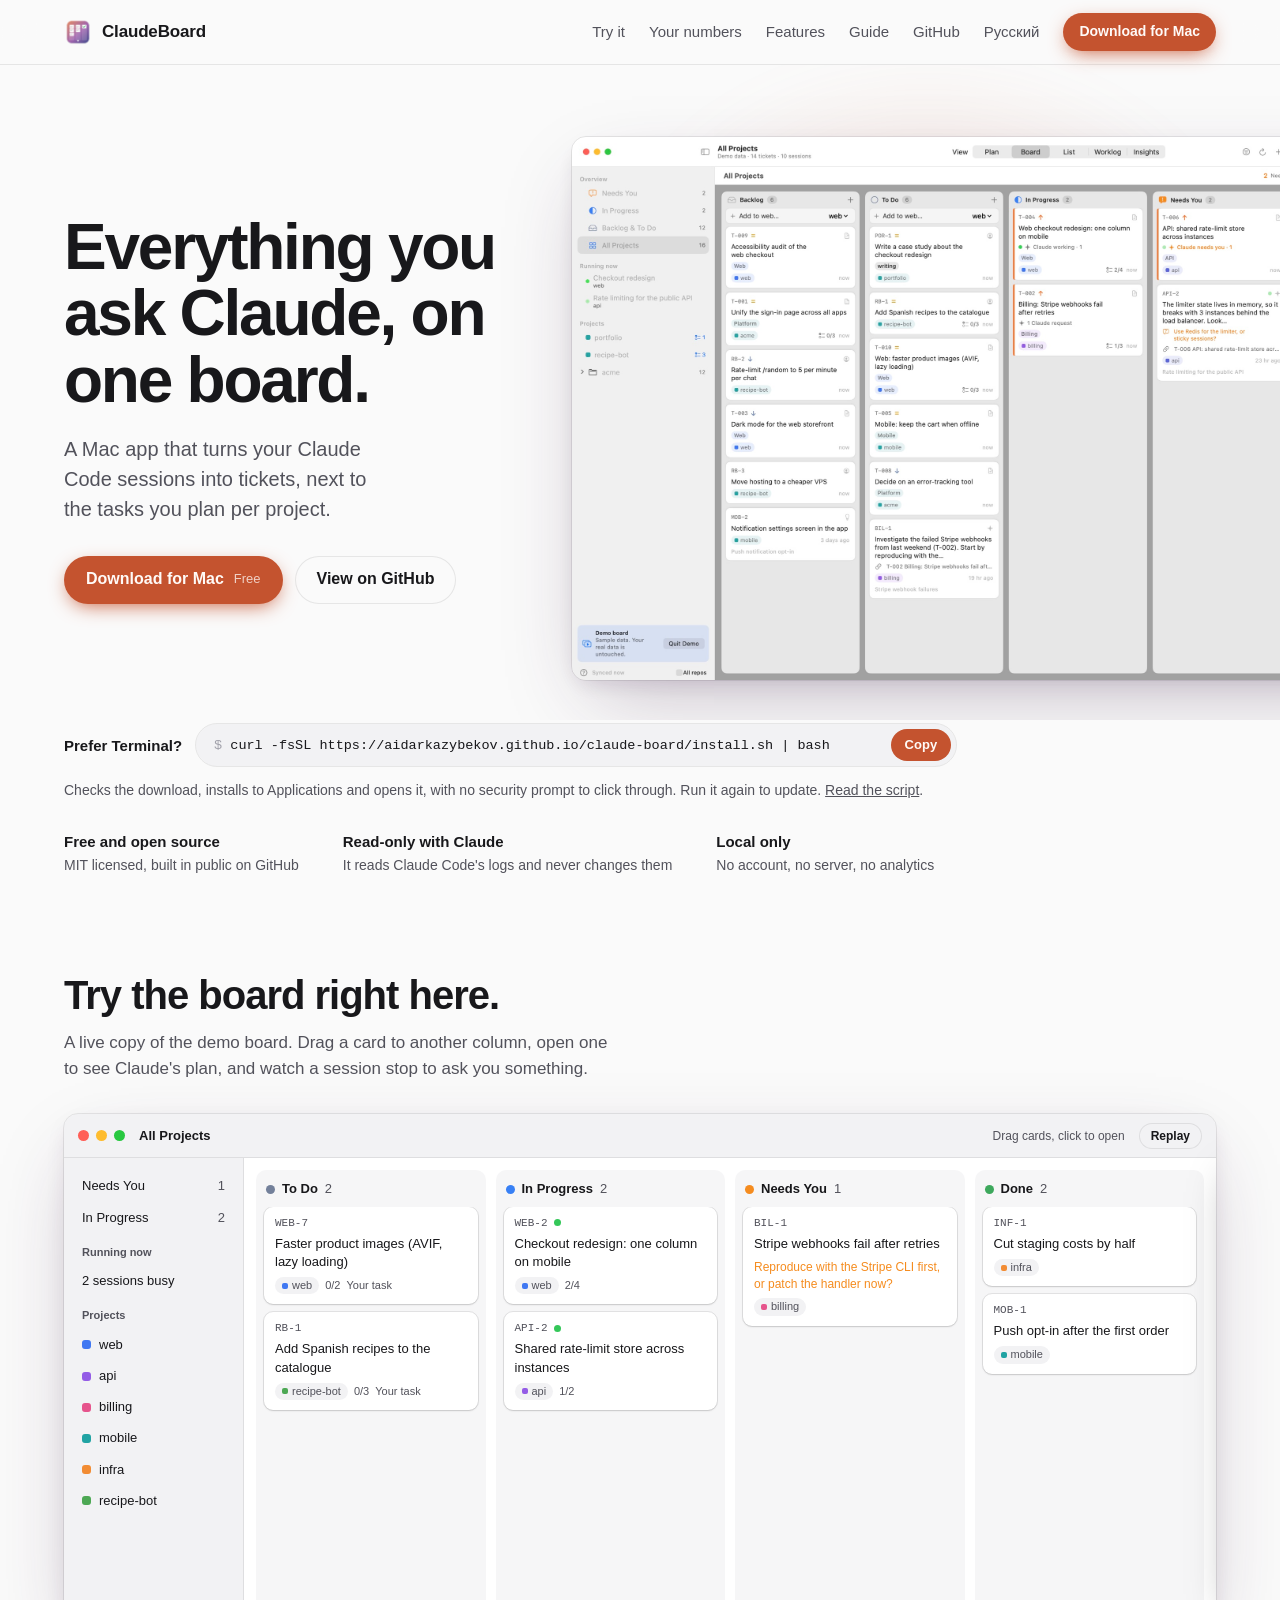
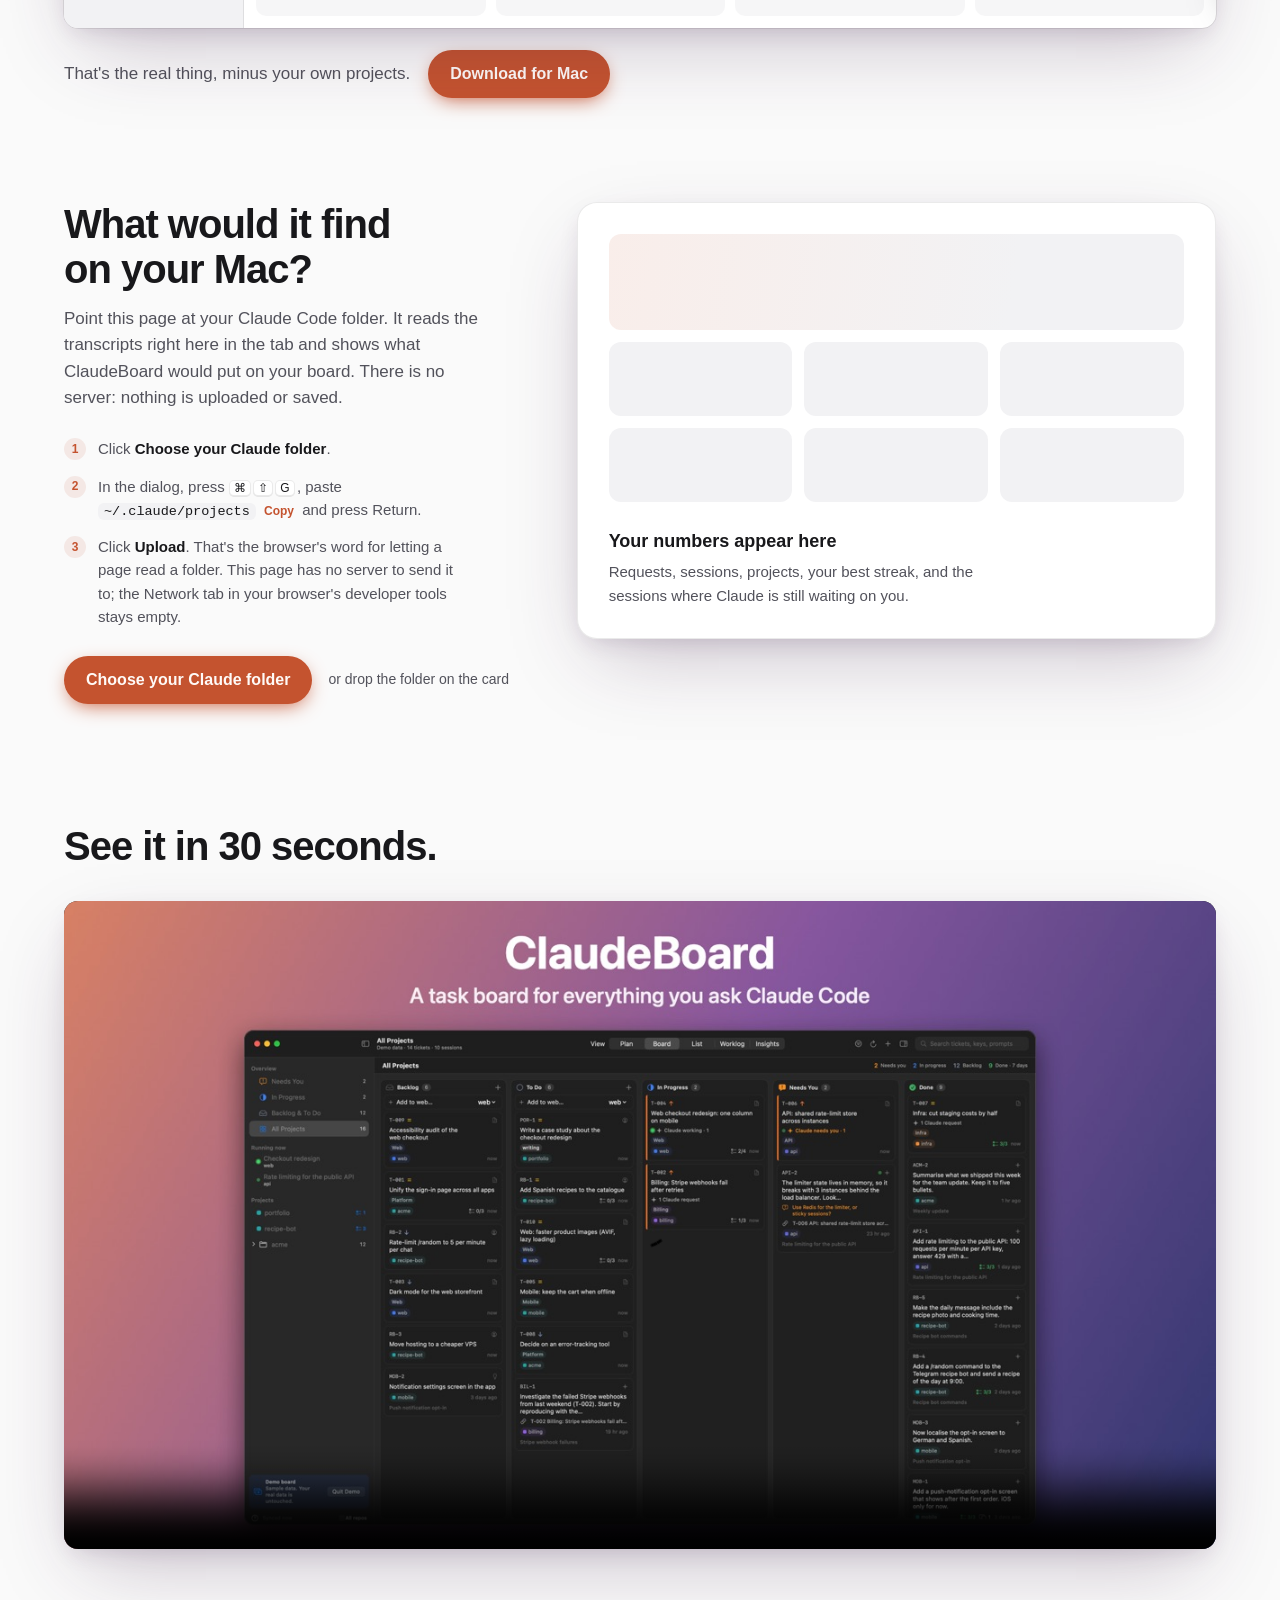
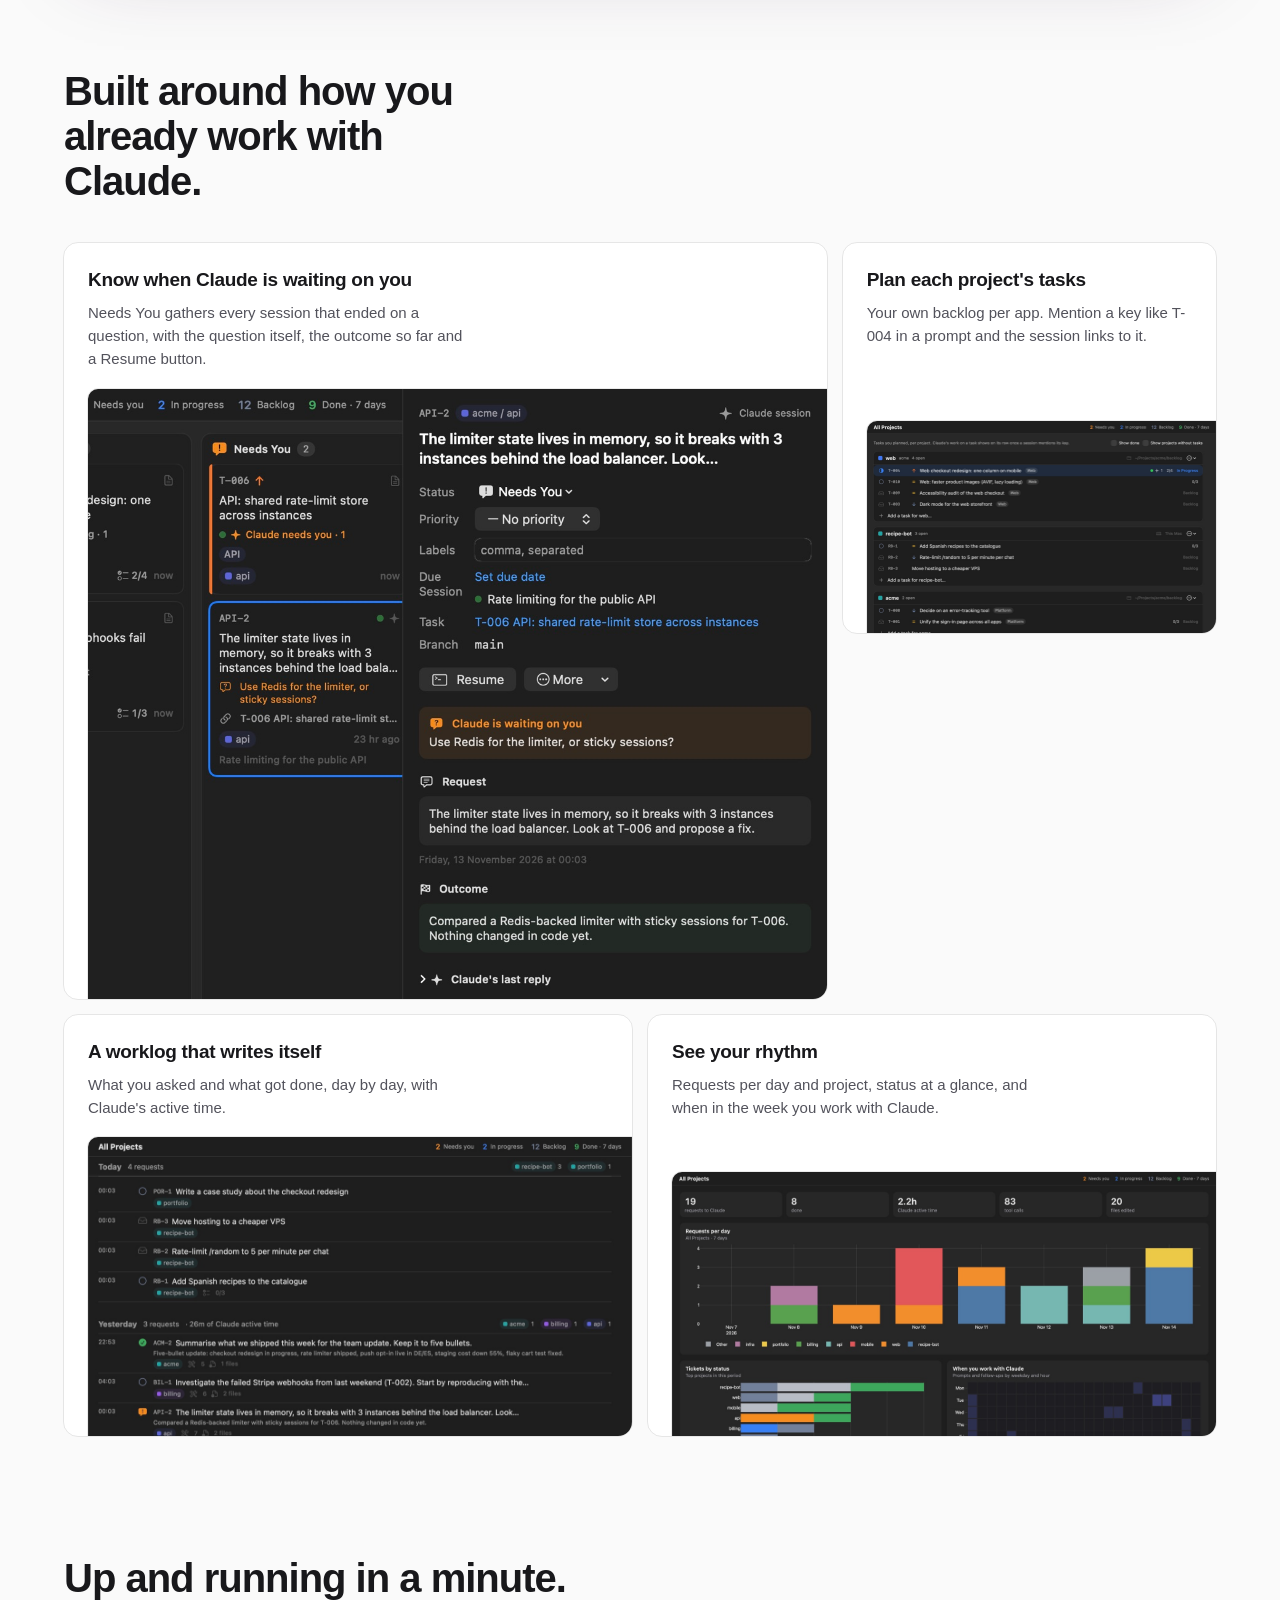
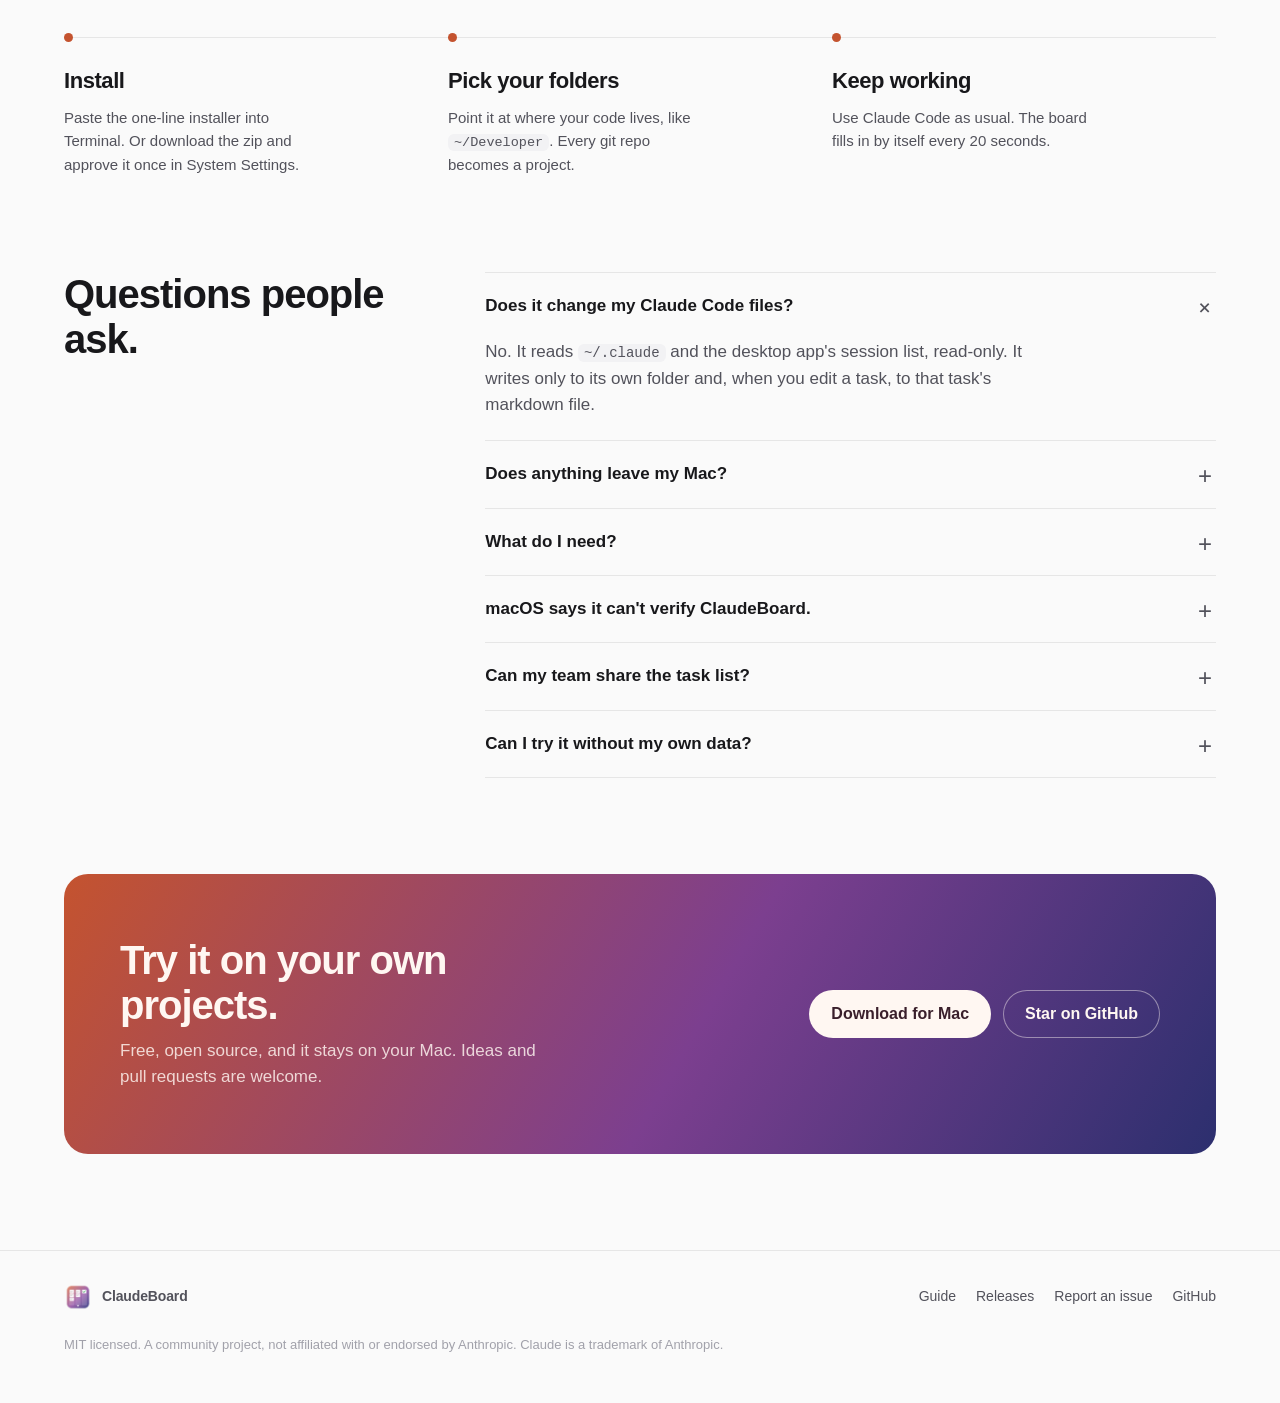
==== commit 102f595d: "Site: see what ClaudeBoard would find on your Mac, in the browser A new section (EN and RU, nav: You" ====
--- a/docs/index.html
+++ b/docs/index.html
@@ -32,6 +32,7 @@
     <a class="brand" href="./" aria-label="ClaudeBoard"><img src="site/icon-64.png" alt=""><span>ClaudeBoard</span></a>
     <div class="links">
       <a href="#try">Try it</a>
+      <a href="#yours">Your numbers</a>
       <a href="#features">Features</a>
       <a href="https://github.com/aidarkazybekov/claude-board/blob/main/docs/GUIDE.md">Guide</a>
       <a href="https://github.com/aidarkazybekov/claude-board">GitHub</a>
@@ -118,6 +119,41 @@
   </div>
 </section>
 
+<section class="yours" id="yours">
+  <div class="wrap">
+    <div class="yours-copy">
+      <h2 class="reveal">What would it find on your Mac?</h2>
+      <p class="lead2 reveal">Point this page at your Claude Code folder. It reads the transcripts right here in the tab and shows what ClaudeBoard would put on your board. There is no server: nothing is uploaded or saved.</p>
+      <ol class="yours-steps">
+        <li>Click <strong>Choose your Claude folder</strong>.</li>
+        <li>In the dialog, press <kbd>⌘</kbd><kbd>⇧</kbd><kbd>G</kbd>, paste <code>~/.claude/projects</code> <button type="button" class="mini-copy" data-yours="path">Copy</button> and press Return.</li>
+        <li>Click <strong>Upload</strong>. That's the browser's word for letting a page read a folder. This page has no server to send it to; the Network tab in your browser's developer tools stays empty.</li>
+      </ol>
+      <div class="yours-go">
+        <button type="button" class="btn btn-primary" id="yours-pick">Choose your Claude folder</button>
+        <input type="file" id="yours-input" class="sr" webkitdirectory directory multiple tabindex="-1" aria-hidden="true">
+        <span>or drop the folder on the card</span>
+      </div>
+      <p class="yours-mobile">Open this page on the Mac where you use Claude Code to see your own numbers.</p>
+    </div>
+    <div class="yours-card" id="yours-card" data-state="idle" aria-live="polite">
+      <div class="y-idle">
+        <div class="y-ghost" aria-hidden="true"><i></i><i></i><i></i><i></i><i></i><i></i><i></i></div>
+        <p><strong>Your numbers appear here</strong>Requests, sessions, projects, your best streak, and the sessions where Claude is still waiting on you.</p>
+      </div>
+      <div class="y-reading"><div class="y-track"><i id="yours-bar"></i></div></div>
+      <p class="y-status" id="yours-status"></p>
+      <div class="y-result" id="yours-result"></div>
+      <div class="y-actions">
+        <a class="btn btn-primary" href="https://github.com/aidarkazybekov/claude-board/releases/latest/download/ClaudeBoard-macOS-arm64.zip">Get the live board</a>
+        <button type="button" class="btn btn-ghost" data-yours="share">Copy my numbers</button>
+        <button type="button" class="y-clear" data-yours="clear">Clear</button>
+      </div>
+      <p class="y-fine">Counted with the app's rules. The app also reads Claude Code's prompt history, so it can find more. "Copy my numbers" leaves out project names.</p>
+    </div>
+  </div>
+</section>
+
 <section class="video reveal" id="tour">
   <div class="wrap">
     <h2>See it in 30 seconds.</h2>
@@ -248,5 +284,6 @@
 </footer>
 
 <script src="site/main.js"></script>
+<script src="site/yours.js"></script>
 </body>
 </html>
--- a/docs/site/style.css
+++ b/docs/site/style.css
@@ -55,7 +55,8 @@
   .btn:active { transform: translateY(1px) scale(.98); }
   .btn-primary { background: var(--accent); color: var(--accent-ink); box-shadow: 0 6px 20px -6px var(--accent); }
   .btn-primary:hover { transform: translateY(-1px); box-shadow: 0 10px 28px -8px var(--accent); }
-  .btn-ghost { color: var(--text); box-shadow: inset 0 0 0 1px var(--line); }
+  .btn-ghost { color: var(--text); background: transparent; box-shadow: inset 0 0 0 1px var(--line); }
+  button.btn { border: 0; font-family: inherit; cursor: pointer; }
   .btn-ghost:hover { background: var(--surface-2); }
   .btn small { font-weight: 500; opacity: .75; font-size: 13px; }
   :focus-visible { outline: 2px solid var(--accent); outline-offset: 3px; border-radius: 8px; }
@@ -302,3 +303,78 @@
     nav .btn small { display: none; }
     nav .brand span { display: none; }
   }
+
+  /* What would it find on your Mac: reads ~/.claude/projects in the tab. */
+  .yours { padding: 96px 0 24px; }
+  .yours .wrap { display: grid; grid-template-columns: minmax(0, 5fr) minmax(0, 7fr); gap: 56px; align-items: start; }
+  .yours h2 { max-width: 16ch; }
+  .yours .lead2 { margin-top: 14px; color: var(--muted); max-width: 46ch; }
+  .yours-steps { margin: 26px 0 0; padding: 0; list-style: none; counter-reset: s; display: grid; gap: 14px; font-size: 15px; color: var(--muted); max-width: 48ch; }
+  .yours-steps li { counter-increment: s; position: relative; padding-left: 34px; }
+  .yours-steps li::before { content: counter(s); position: absolute; left: 0; top: 1px; width: 22px; height: 22px; border-radius: 50%; display: grid; place-items: center;
+    font-size: 12px; font-weight: 700; color: var(--accent); background: var(--accent-soft); }
+  .yours-steps strong { color: var(--text); font-weight: 600; }
+  .yours-steps code { font: 13.5px ui-monospace, "SF Mono", Menlo, monospace; background: var(--surface-2); color: var(--text); padding: 1px 6px; border-radius: 6px; white-space: nowrap; }
+  .yours-steps kbd { font: 12px -apple-system, BlinkMacSystemFont, sans-serif; display: inline-block; min-width: 20px; text-align: center; padding: 1px 5px; margin-right: 2px;
+    border-radius: 5px; background: var(--surface); box-shadow: inset 0 0 0 1px var(--line), 0 1px 0 var(--line); color: var(--text); }
+  .mini-copy { font: 600 12px -apple-system, BlinkMacSystemFont, sans-serif; color: var(--accent); background: none; border: 0; padding: 2px 4px; cursor: pointer; border-radius: 6px; }
+  .mini-copy:hover { background: var(--accent-soft); }
+  .yours-go { margin-top: 28px; display: flex; align-items: center; gap: 16px; flex-wrap: wrap; }
+  .yours-go label { cursor: pointer; }
+  .yours-go span { color: var(--muted); font-size: 14px; }
+  .yours-mobile { display: none; margin-top: 22px; padding: 14px 16px; border-radius: 12px; background: var(--surface-2); color: var(--muted); font-size: 15px; }
+
+  .yours-card { position: relative; background: var(--surface); border-radius: 20px; padding: 32px; box-shadow: var(--shadow), inset 0 0 0 1px var(--line); min-height: 420px; transition: box-shadow .2s, transform .2s; }
+  .yours-card.over { box-shadow: var(--shadow), inset 0 0 0 2px var(--accent); transform: scale(1.01); }
+  .yours-card > div, .yours-card > .y-fine { display: none; }
+  .yours-card[data-state="idle"] .y-idle,
+  .yours-card[data-state="reading"] .y-reading,
+  .yours-card[data-state="done"] .y-result,
+  .yours-card[data-state="done"] .y-actions,
+  .yours-card[data-state="done"] > .y-fine { display: block; }
+  .yours-card[data-state="done"] .y-actions { display: flex; }
+  .y-idle { text-align: left; }
+  .y-ghost { display: grid; grid-template-columns: repeat(3, 1fr); gap: 12px; margin-bottom: 26px; }
+  .y-ghost i { height: 74px; border-radius: 12px; background: var(--surface-2); }
+  .y-ghost i:first-child { grid-column: 1 / -1; height: 96px; background: linear-gradient(100deg, var(--accent-soft), var(--surface-2) 70%); }
+  .y-idle p { color: var(--muted); font-size: 15px; max-width: 44ch; }
+  .y-idle strong { display: block; color: var(--text); font-size: 18px; margin-bottom: 4px; }
+  .y-reading { padding-top: 150px; }
+  .y-track { height: 6px; border-radius: 3px; background: var(--surface-2); overflow: hidden; }
+  .y-track i { display: block; height: 100%; background: var(--accent); transform-origin: left; transform: scaleX(0); transition: transform .12s linear; }
+  .y-status { margin-top: 14px; color: var(--muted); font-size: 14px; font-variant-numeric: tabular-nums; }
+  .y-status:empty { display: none; }
+  .y-status.err { color: var(--accent); font-weight: 600; }
+  .y-big { margin: 0; line-height: 1; }
+  .y-num { font-size: clamp(64px, 8vw, 104px); font-weight: 800; letter-spacing: -0.045em; font-variant-numeric: tabular-nums;
+    background: linear-gradient(95deg, #dc7854, #8c4d9e); -webkit-background-clip: text; background-clip: text; color: transparent; }
+  .y-since { margin-top: 8px; font-size: 19px; color: var(--muted); }
+  .y-tiles { margin-top: 26px; display: grid; grid-template-columns: repeat(3, minmax(0, 1fr)); gap: 10px; }
+  .y-tiles div { background: var(--surface-2); border-radius: 12px; padding: 14px 14px 12px; min-width: 0; }
+  .y-tiles b { display: block; font-size: 26px; letter-spacing: -0.02em; font-variant-numeric: tabular-nums; white-space: nowrap; overflow: hidden; text-overflow: ellipsis; }
+  .y-tiles span { display: block; font-size: 13px; color: var(--muted); line-height: 1.3; margin-top: 2px; }
+  .y-wait { margin-top: 16px; padding: 14px 16px; border-radius: 12px; background: rgb(232 140 48 / 0.13); box-shadow: inset 3px 0 0 #e88c30; }
+  .y-wait strong { display: block; font-size: 16px; }
+  .y-wait span { display: block; color: var(--muted); font-size: 14px; margin-top: 2px; }
+  .y-top { margin-top: 22px; }
+  .y-top h4 { margin: 0 0 8px; font-size: 13px; text-transform: uppercase; letter-spacing: .06em; color: var(--muted); font-weight: 600; }
+  .y-top ol { list-style: none; margin: 0; padding: 0; }
+  .y-top li { display: flex; justify-content: space-between; gap: 16px; padding: 9px 0; border-top: 1px solid var(--line); font-size: 15px; }
+  .y-top li span:first-child { font-weight: 600; overflow: hidden; text-overflow: ellipsis; white-space: nowrap; }
+  .y-top li span:last-child { color: var(--muted); font-variant-numeric: tabular-nums; white-space: nowrap; }
+  .y-note { margin-top: 14px; font-size: 13.5px; color: var(--muted); }
+  .y-actions { margin-top: 24px; gap: 12px; align-items: center; flex-wrap: wrap; }
+  .y-clear { margin-left: auto; background: none; border: 0; color: var(--muted); font: inherit; font-size: 14px; cursor: pointer; text-decoration: underline; text-underline-offset: 3px; }
+  .y-fine { margin-top: 16px; font-size: 12.5px; color: var(--faint); line-height: 1.5; }
+  @media (max-width: 900px) {
+    .yours { padding-top: 72px; }
+    .yours .wrap { grid-template-columns: 1fr; gap: 32px; }
+    .yours-card { padding: 22px; min-height: 0; }
+    .y-tiles { grid-template-columns: repeat(2, minmax(0, 1fr)); }
+  }
+  @media (hover: none) and (pointer: coarse) {
+    .yours-steps, .yours-go { display: none; }
+    .yours-mobile { display: block; }
+  }
+  .y-share { display: block; width: 100%; margin-top: 14px; padding: 10px 12px; border: 0; border-radius: 10px; resize: none;
+    font: 14px/1.45 -apple-system, BlinkMacSystemFont, sans-serif; color: var(--text); background: var(--surface-2); box-shadow: inset 0 0 0 1px var(--accent); }
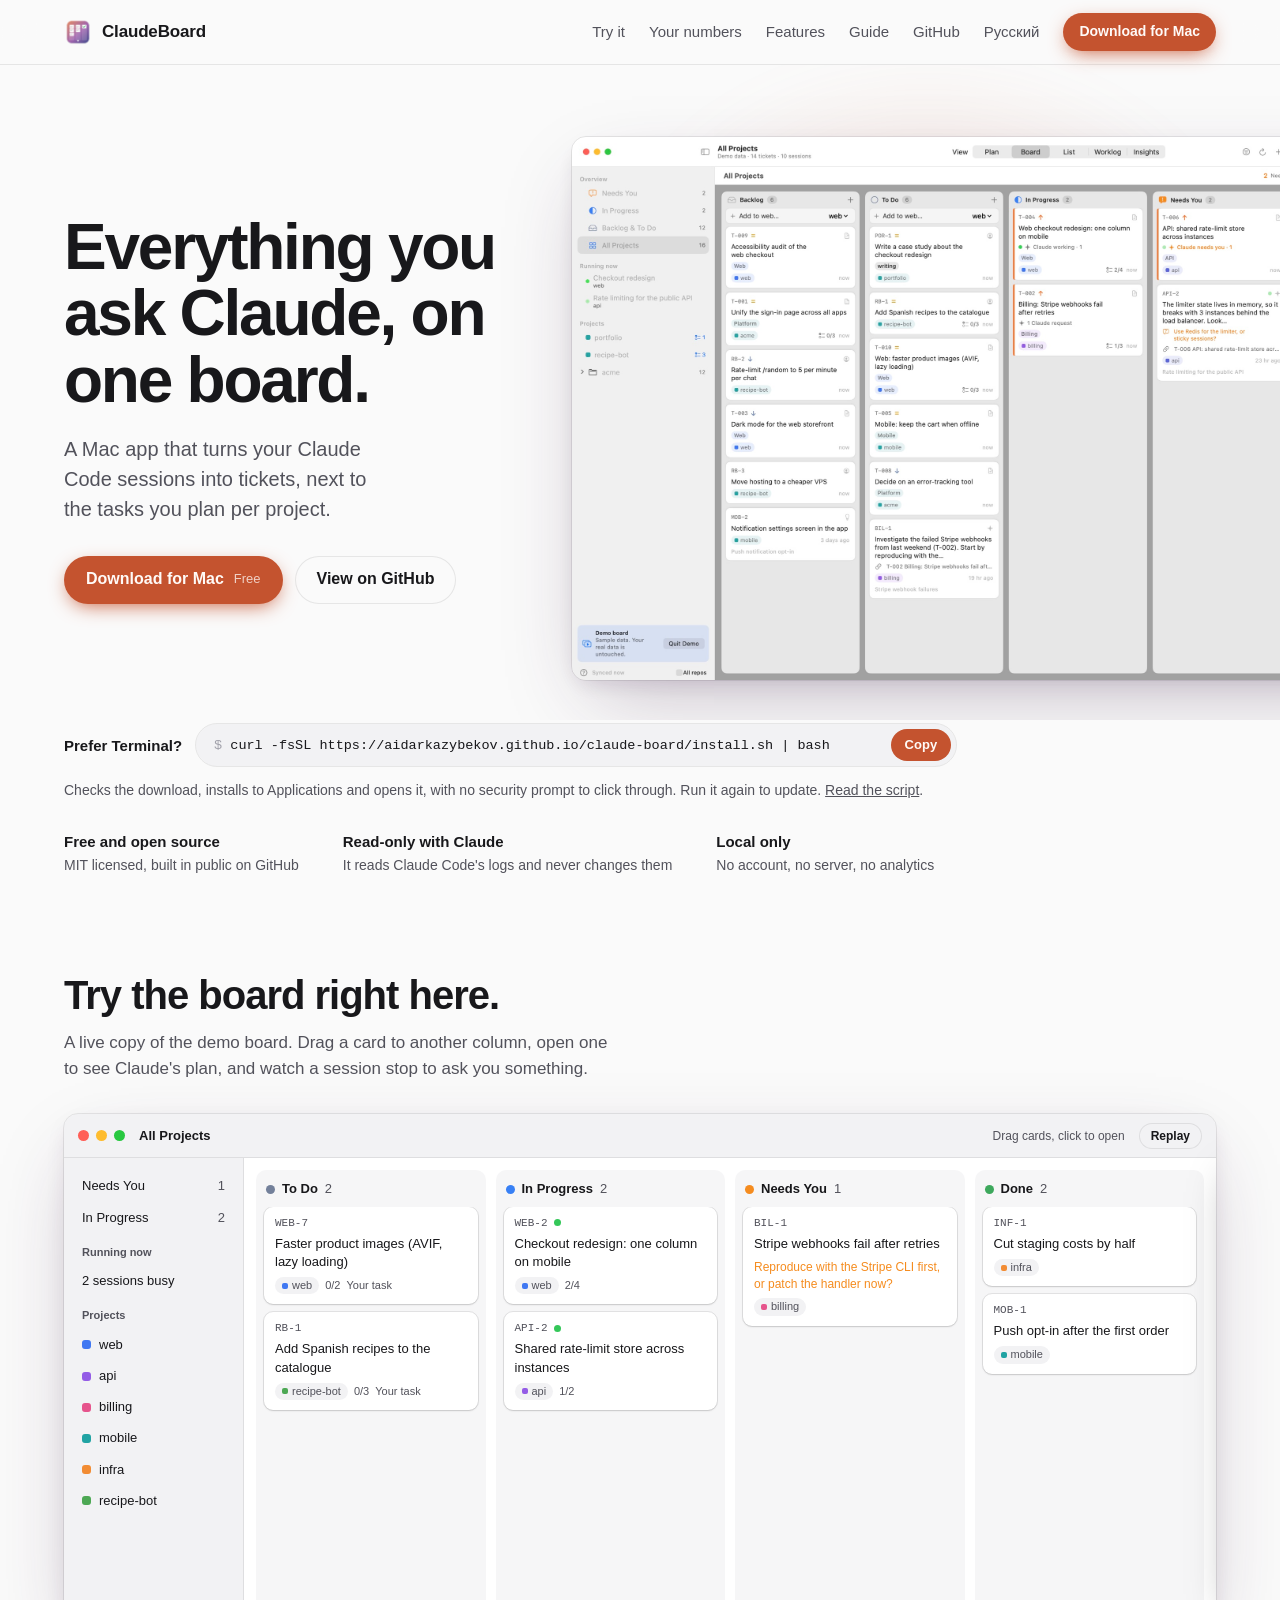
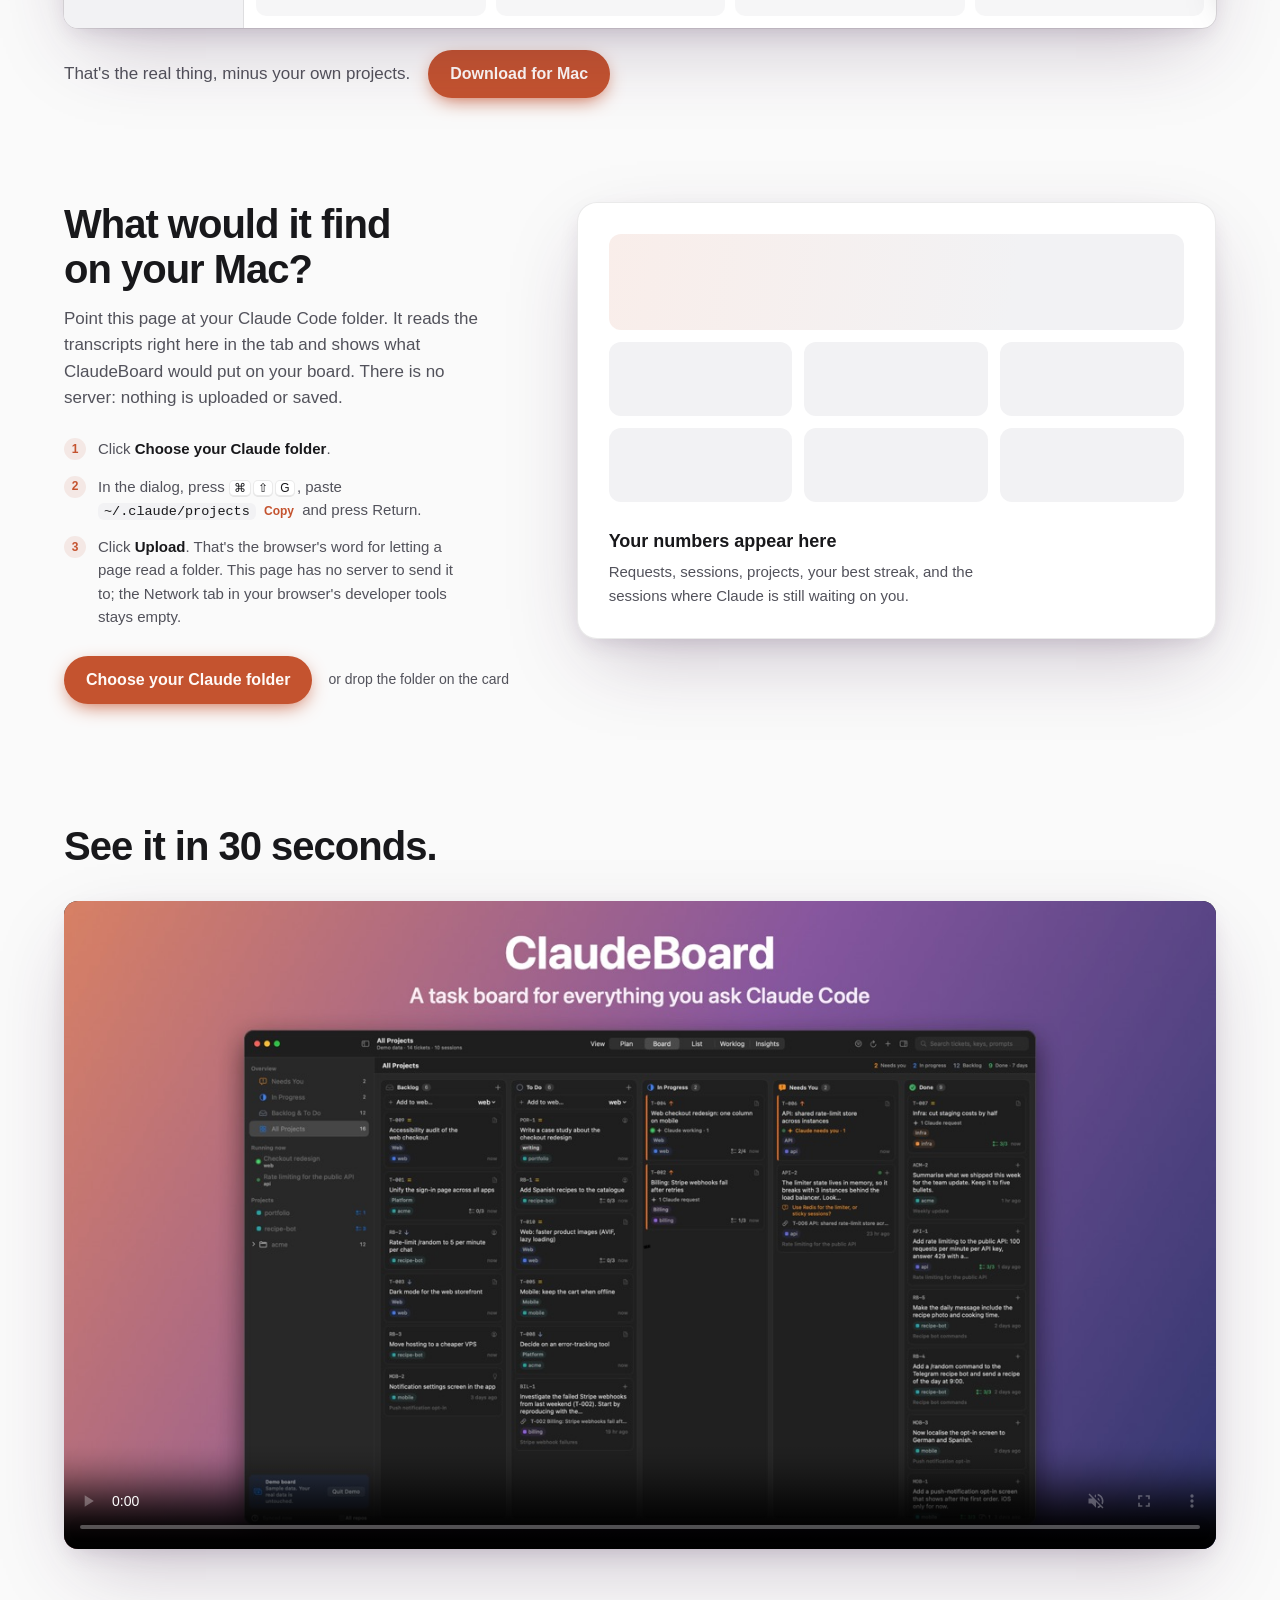
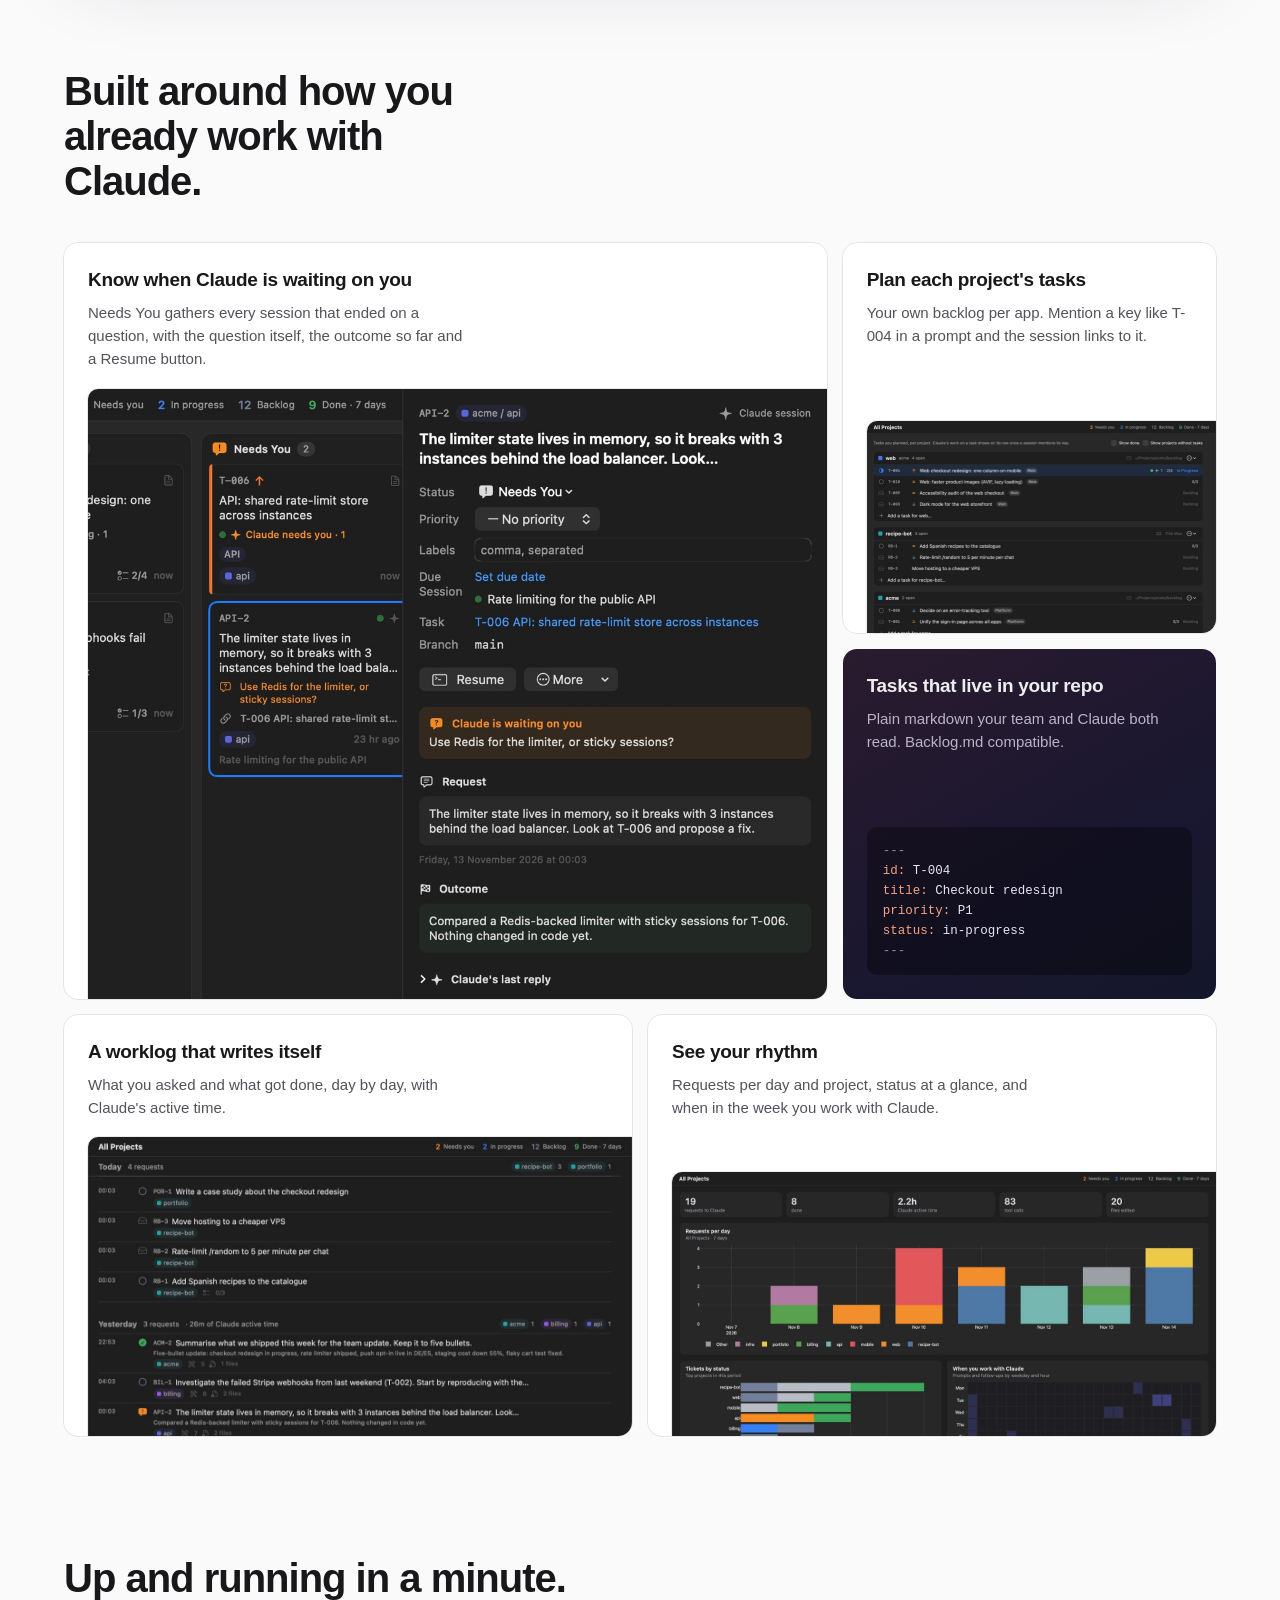
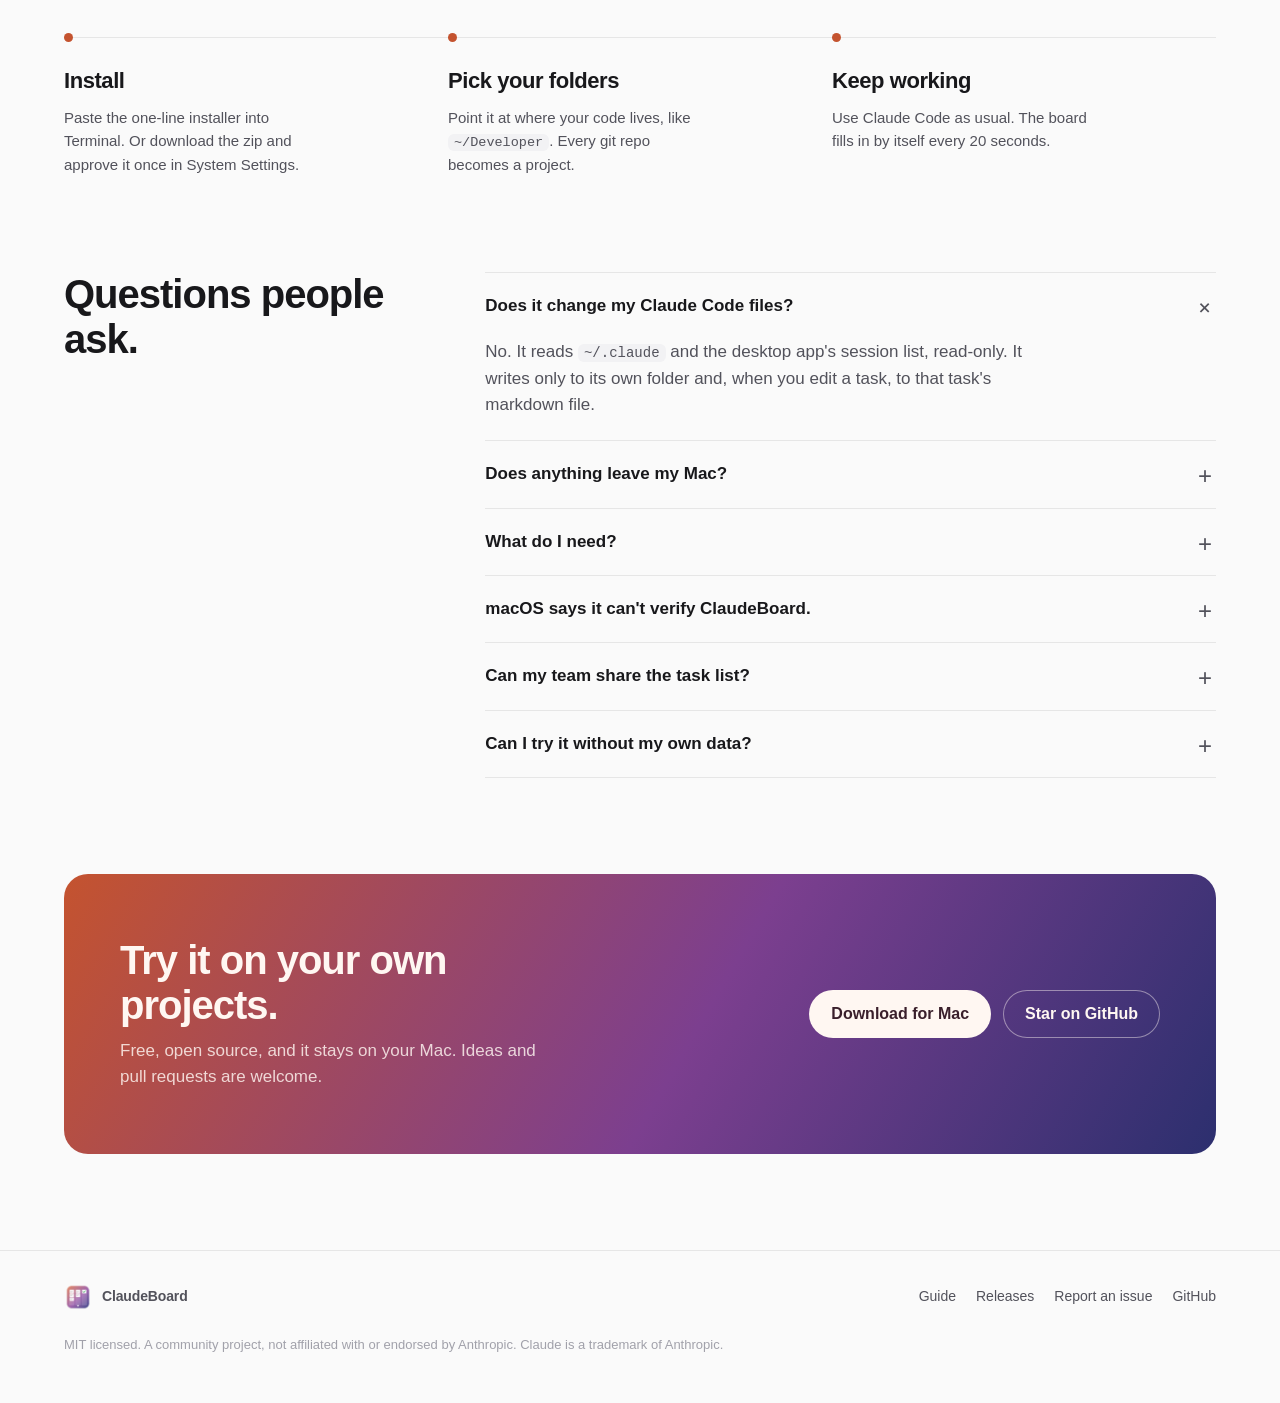
==== commit b96a4931: "Site: on phones, send the page to your Mac instead of downloading Most visitors from a channel post " ====
--- a/docs/index.html
+++ b/docs/index.html
@@ -134,7 +134,7 @@
         <input type="file" id="yours-input" class="sr" webkitdirectory directory multiple tabindex="-1" aria-hidden="true">
         <span>or drop the folder on the card</span>
       </div>
-      <p class="yours-mobile">Open this page on the Mac where you use Claude Code to see your own numbers.</p>
+      <div class="yours-mobile"><p>Open this page on the Mac where you use Claude Code to see your own numbers.</p><a class="btn btn-primary" href="https://github.com/aidarkazybekov/claude-board/releases/latest/download/ClaudeBoard-macOS-arm64.zip">Download for Mac</a></div>
     </div>
     <div class="yours-card" id="yours-card" data-state="idle" aria-live="polite">
       <div class="y-idle">
@@ -283,6 +283,22 @@
   </div>
 </footer>
 
+<dialog class="handoff" id="handoff" aria-labelledby="handoff-title" data-cta="Send to my Mac" data-copied="Link copied" data-press="Select and copy the link">
+  <form method="dialog"><button class="handoff-x" aria-label="Close">Close</button></form>
+  <img src="site/icon-180.png" width="56" height="56" alt="">
+  <h2 id="handoff-title">Get it on your Mac</h2>
+  <p>ClaudeBoard is a Mac app for Claude Code. Send this page to your Mac and install it there in about a minute.</p>
+  <div class="handoff-actions">
+    <button type="button" class="btn btn-primary" data-handoff="share">Send to my Mac…</button>
+    <a class="btn btn-ghost" data-handoff="mail" href="mailto:?subject=ClaudeBoard%20for%20my%20Mac">Email me the link</a>
+    <button type="button" class="btn btn-ghost" data-handoff="copy">Copy link</button>
+  </div>
+  <input class="handoff-url" type="text" readonly aria-label="Link to this page" hidden>
+  <p class="handoff-note">AirDrop, a message to yourself or a note all work. In Safari, Handoff can also show this page in your Mac's Dock.</p>
+  <a class="handoff-try" href="#try" data-handoff="try">Meanwhile, try the board on this phone</a>
+  <a class="handoff-zip" data-handoff="zip" href="https://github.com/aidarkazybekov/claude-board/releases/latest/download/ClaudeBoard-macOS-arm64.zip">Download the zip anyway</a>
+</dialog>
+
 <script src="site/main.js"></script>
 <script src="site/yours.js"></script>
 </body>
--- a/docs/site/style.css
+++ b/docs/site/style.css
@@ -323,6 +323,8 @@
   .yours-go label { cursor: pointer; }
   .yours-go span { color: var(--muted); font-size: 14px; }
   .yours-mobile { display: none; margin-top: 22px; padding: 14px 16px; border-radius: 12px; background: var(--surface-2); color: var(--muted); font-size: 15px; }
+  .yours-mobile p { margin: 0 0 12px; }
+  .yours-mobile .btn { width: 100%; justify-content: center; }
 
   .yours-card { position: relative; background: var(--surface); border-radius: 20px; padding: 32px; box-shadow: var(--shadow), inset 0 0 0 1px var(--line); min-height: 420px; transition: box-shadow .2s, transform .2s; }
   .yours-card.over { box-shadow: var(--shadow), inset 0 0 0 2px var(--accent); transform: scale(1.01); }
@@ -378,3 +380,26 @@
   }
   .y-share { display: block; width: 100%; margin-top: 14px; padding: 10px 12px; border: 0; border-radius: 10px; resize: none;
     font: 14px/1.45 -apple-system, BlinkMacSystemFont, sans-serif; color: var(--text); background: var(--surface-2); box-shadow: inset 0 0 0 1px var(--accent); }
+
+  /* Phones: "Send to my Mac" sheet instead of downloading a Mac zip onto the phone. */
+  .handoff { border: 0; padding: 26px 22px calc(22px + env(safe-area-inset-bottom)); margin: auto auto 0; width: 100%; max-width: 520px;
+    border-radius: 22px 22px 0 0; background: var(--surface); color: var(--text); box-shadow: 0 -20px 60px -20px rgb(0 0 0 / .5); }
+  .handoff[open] { animation: handoff-up .32s cubic-bezier(.16,1,.3,1); }
+  .handoff::backdrop { background: rgb(10 10 12 / .45); -webkit-backdrop-filter: blur(6px); backdrop-filter: blur(6px); }
+  @keyframes handoff-up { from { transform: translateY(40px); opacity: 0; } to { transform: none; opacity: 1; } }
+  @media (prefers-reduced-motion: reduce) { .handoff[open] { animation: none; } }
+  .handoff h2 { font-size: 24px; margin: 14px 0 6px; }
+  .handoff p { margin: 0; color: var(--muted); font-size: 16px; }
+  .handoff-x { position: absolute; top: 14px; right: 14px; border: 0; background: var(--surface-2); color: var(--muted); font: 600 13px -apple-system, BlinkMacSystemFont, sans-serif;
+    padding: 6px 12px; border-radius: 999px; cursor: pointer; }
+  .handoff-actions { display: grid; gap: 10px; margin-top: 20px; }
+  .handoff-actions .btn { justify-content: center; width: 100%; }
+  .handoff-url { width: 100%; margin-top: 10px; padding: 10px 12px; border-radius: 10px; border: 0; background: var(--surface-2); color: var(--text);
+    font: 15px ui-monospace, "SF Mono", Menlo, monospace; box-shadow: inset 0 0 0 1px var(--accent); }
+  .handoff-note { margin-top: 16px !important; font-size: 14px !important; }
+  .handoff-try { display: block; margin-top: 16px; color: var(--accent); font-weight: 600; text-decoration: none; }
+  .handoff-zip { display: block; margin-top: 10px; color: var(--faint); font-size: 13px; }
+  @media (hover: none) and (pointer: coarse) {
+    .install { display: none; }
+  }
+  .handoff [hidden] { display: none !important; }
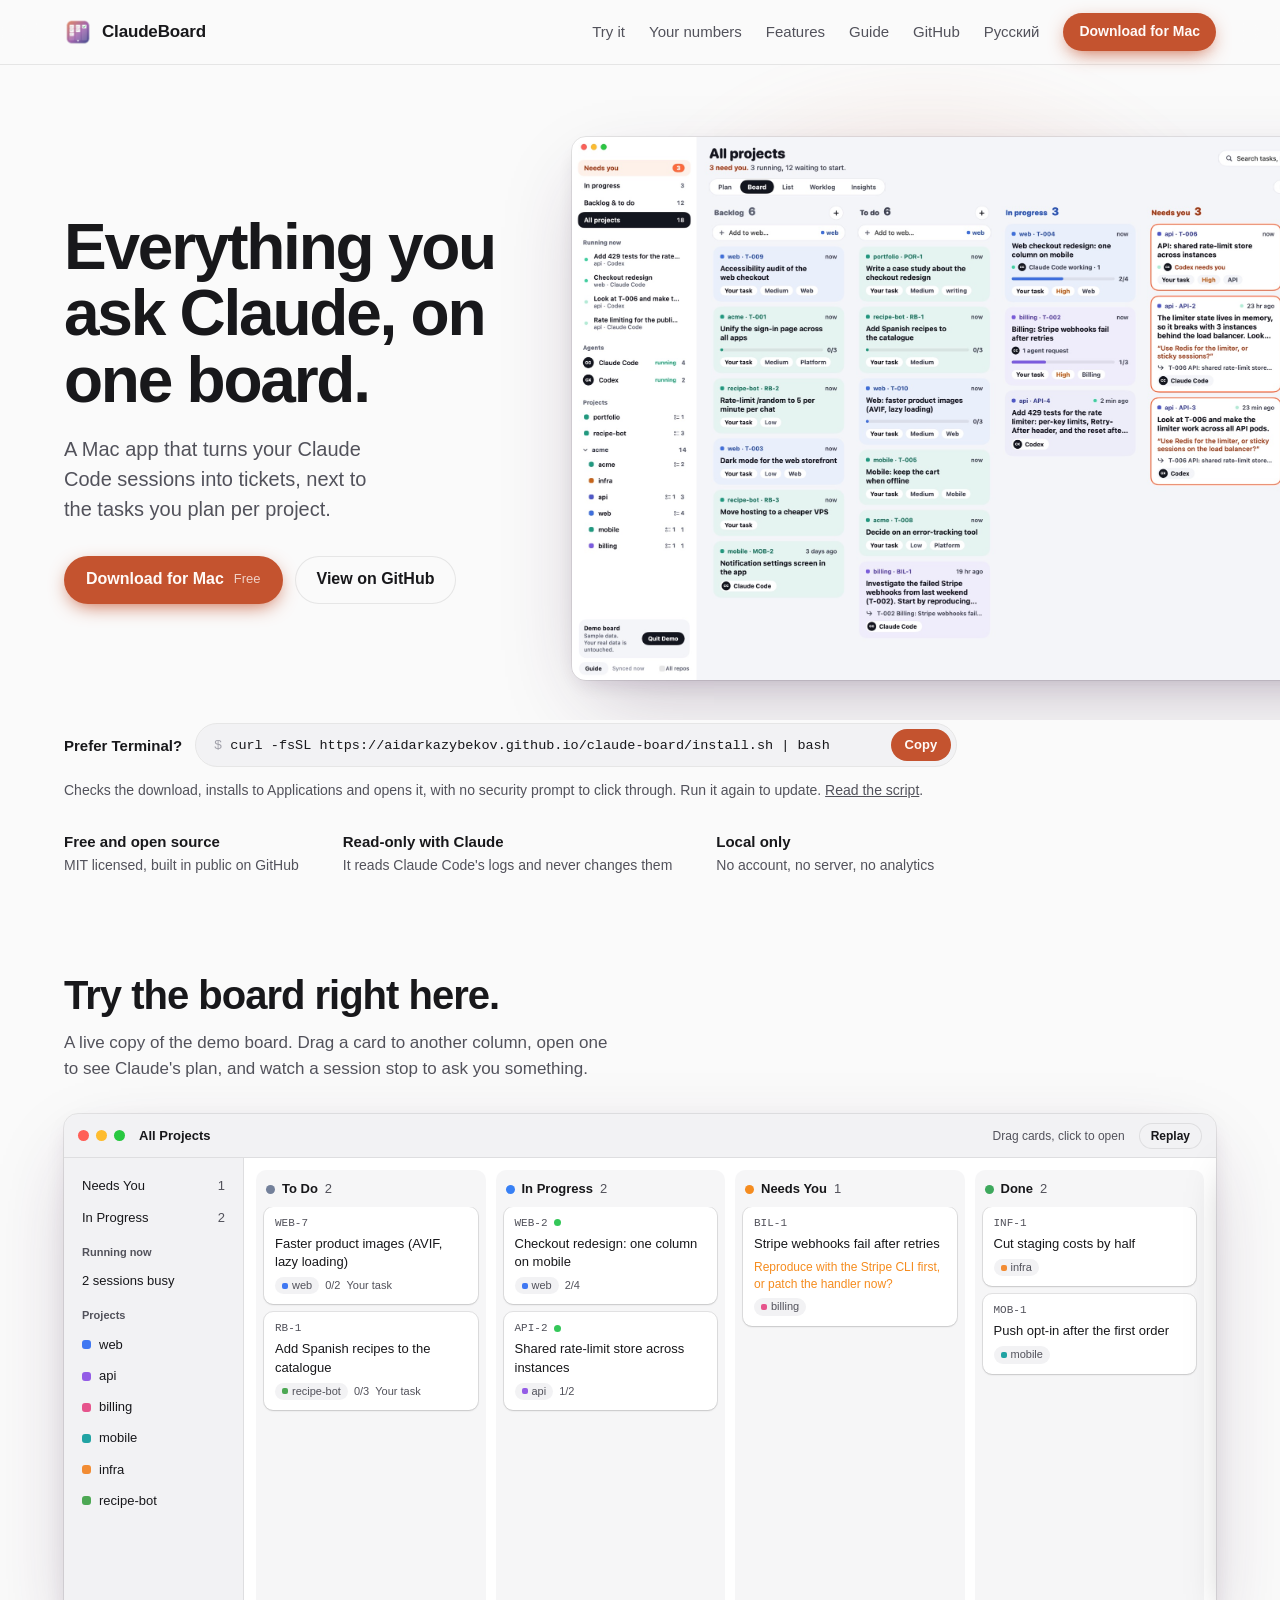
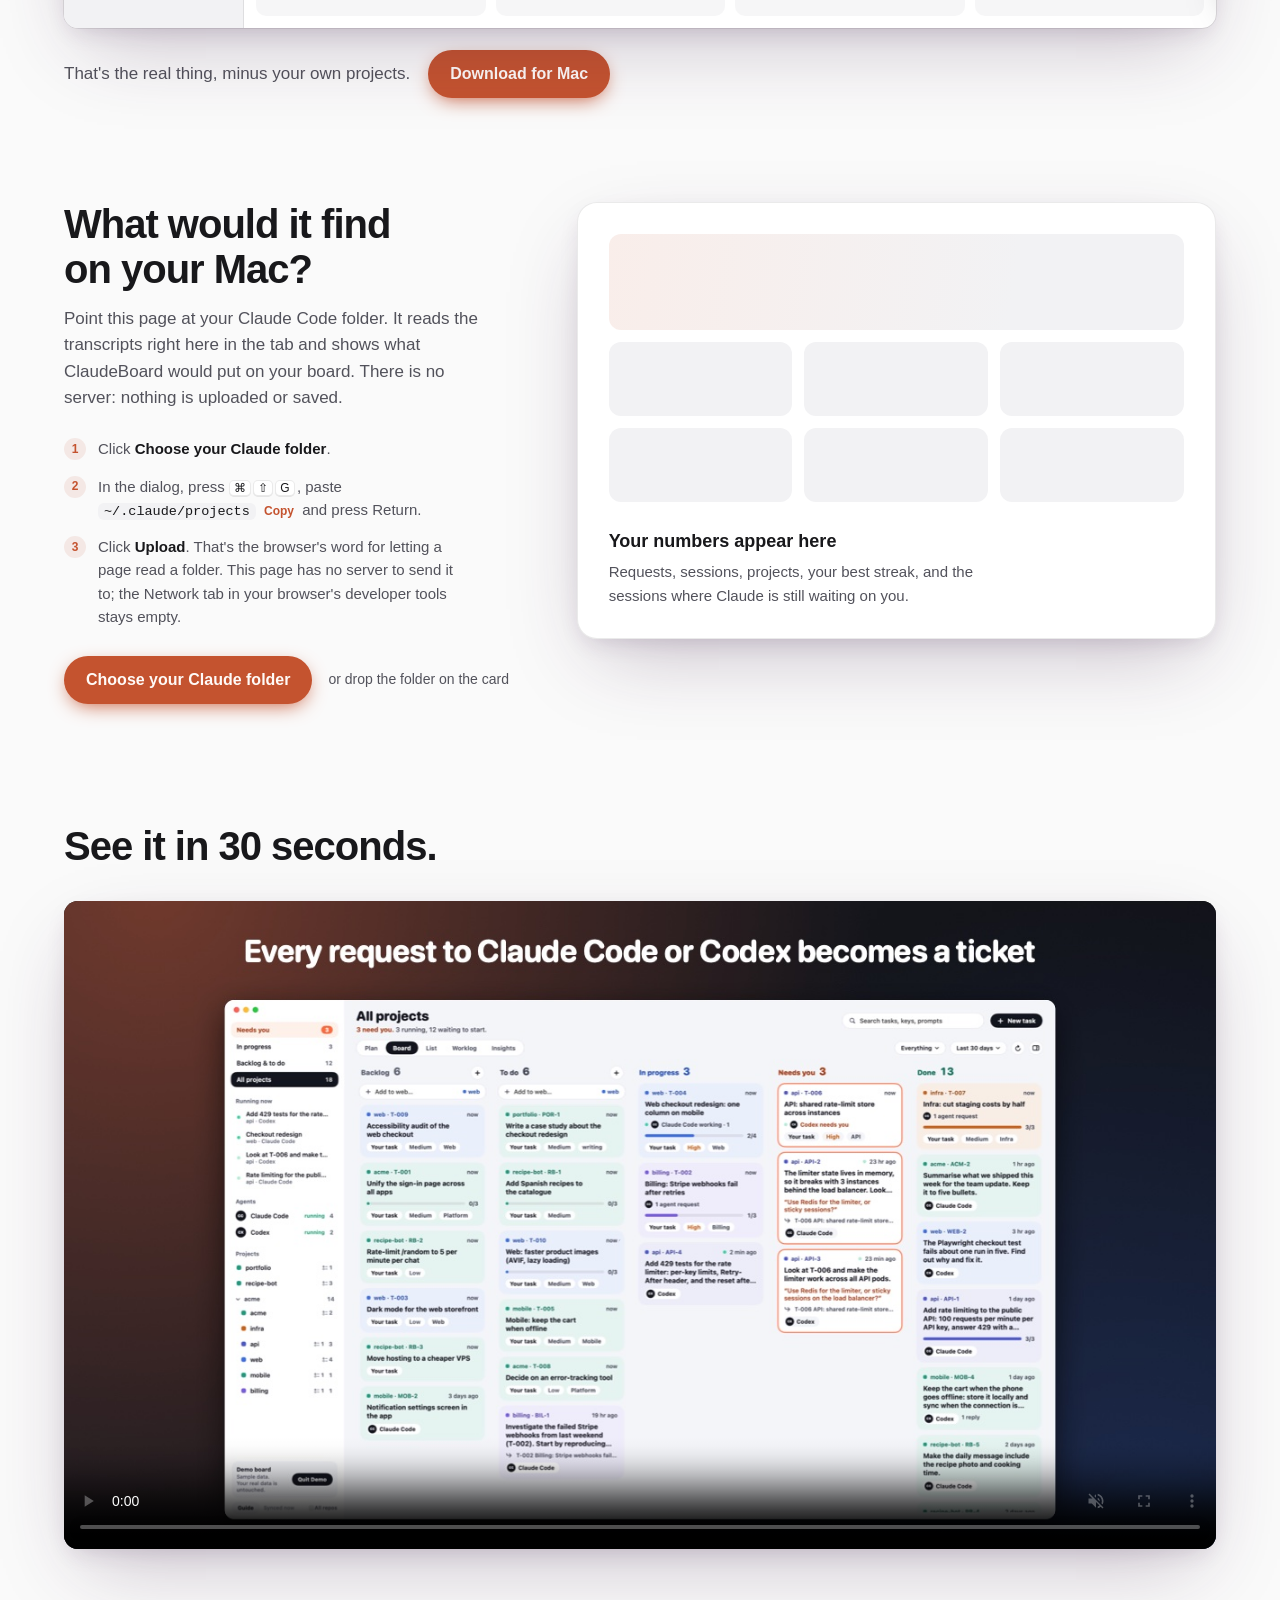
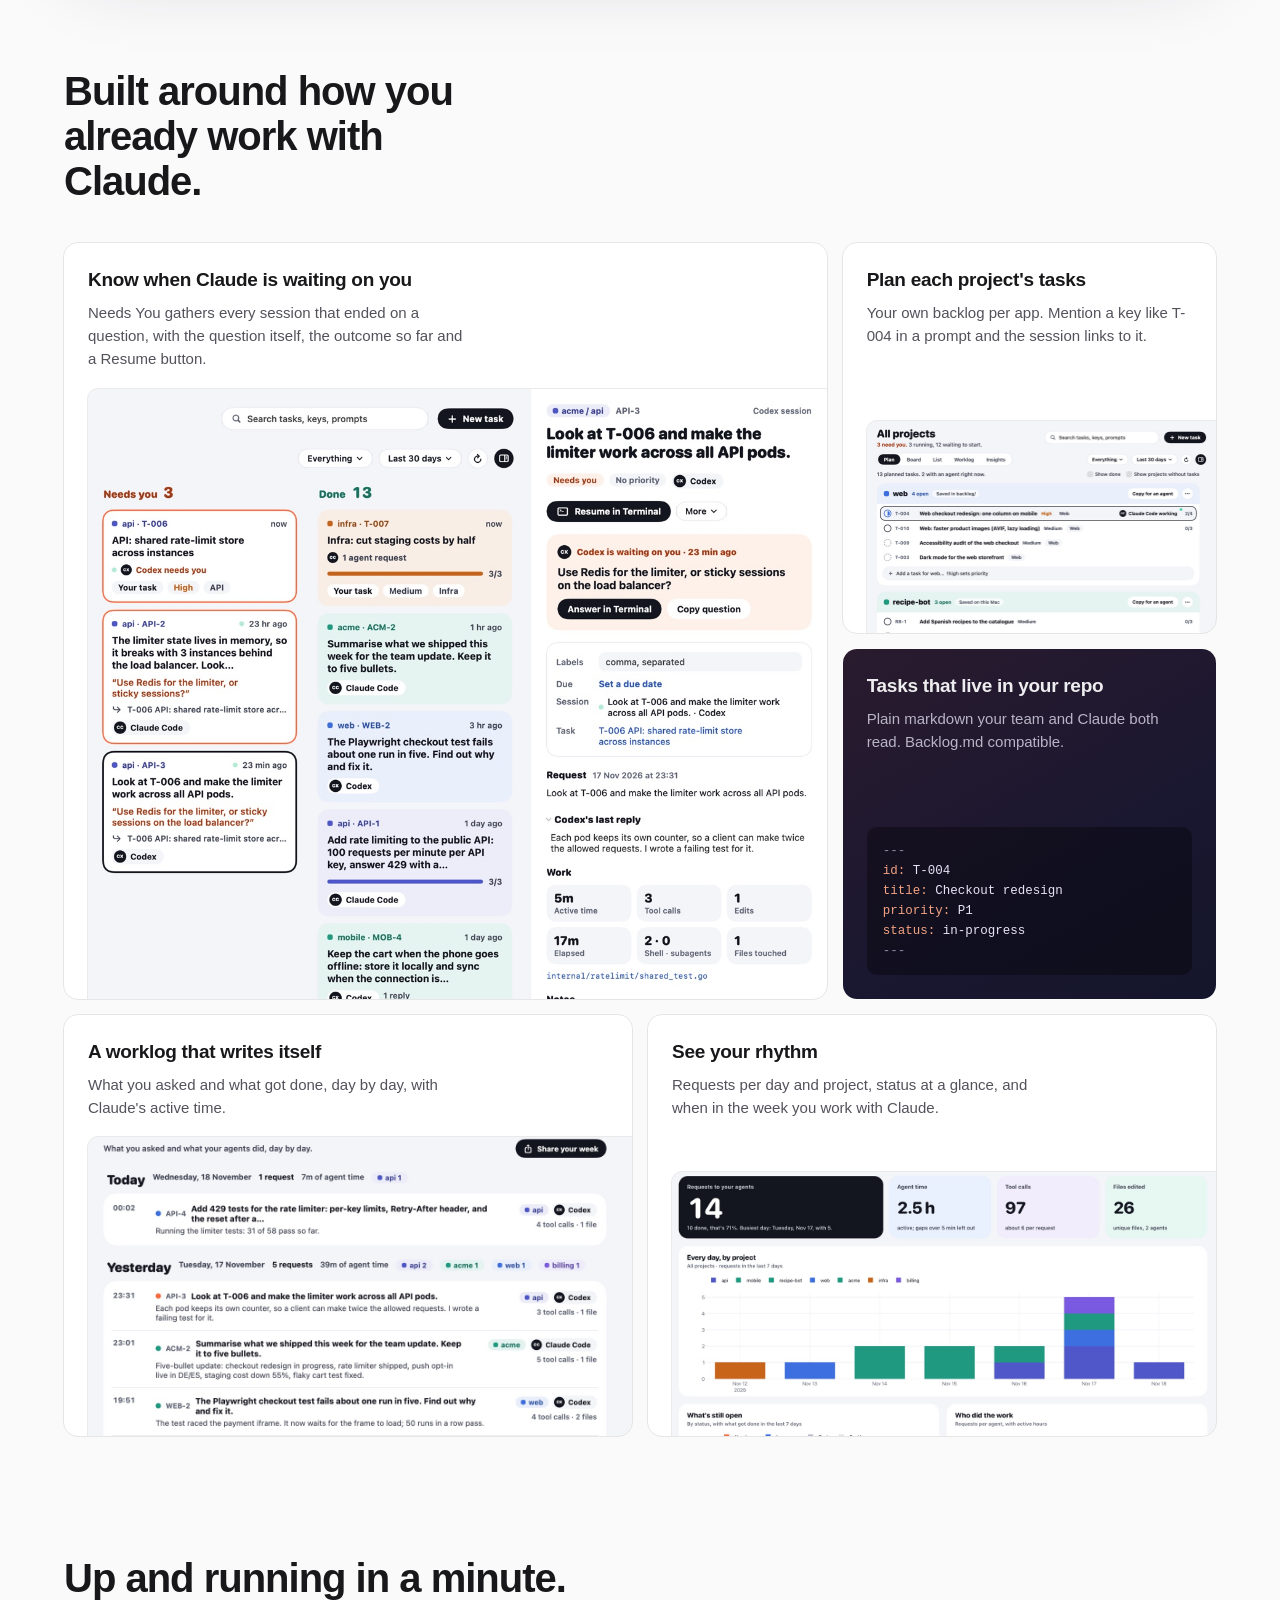
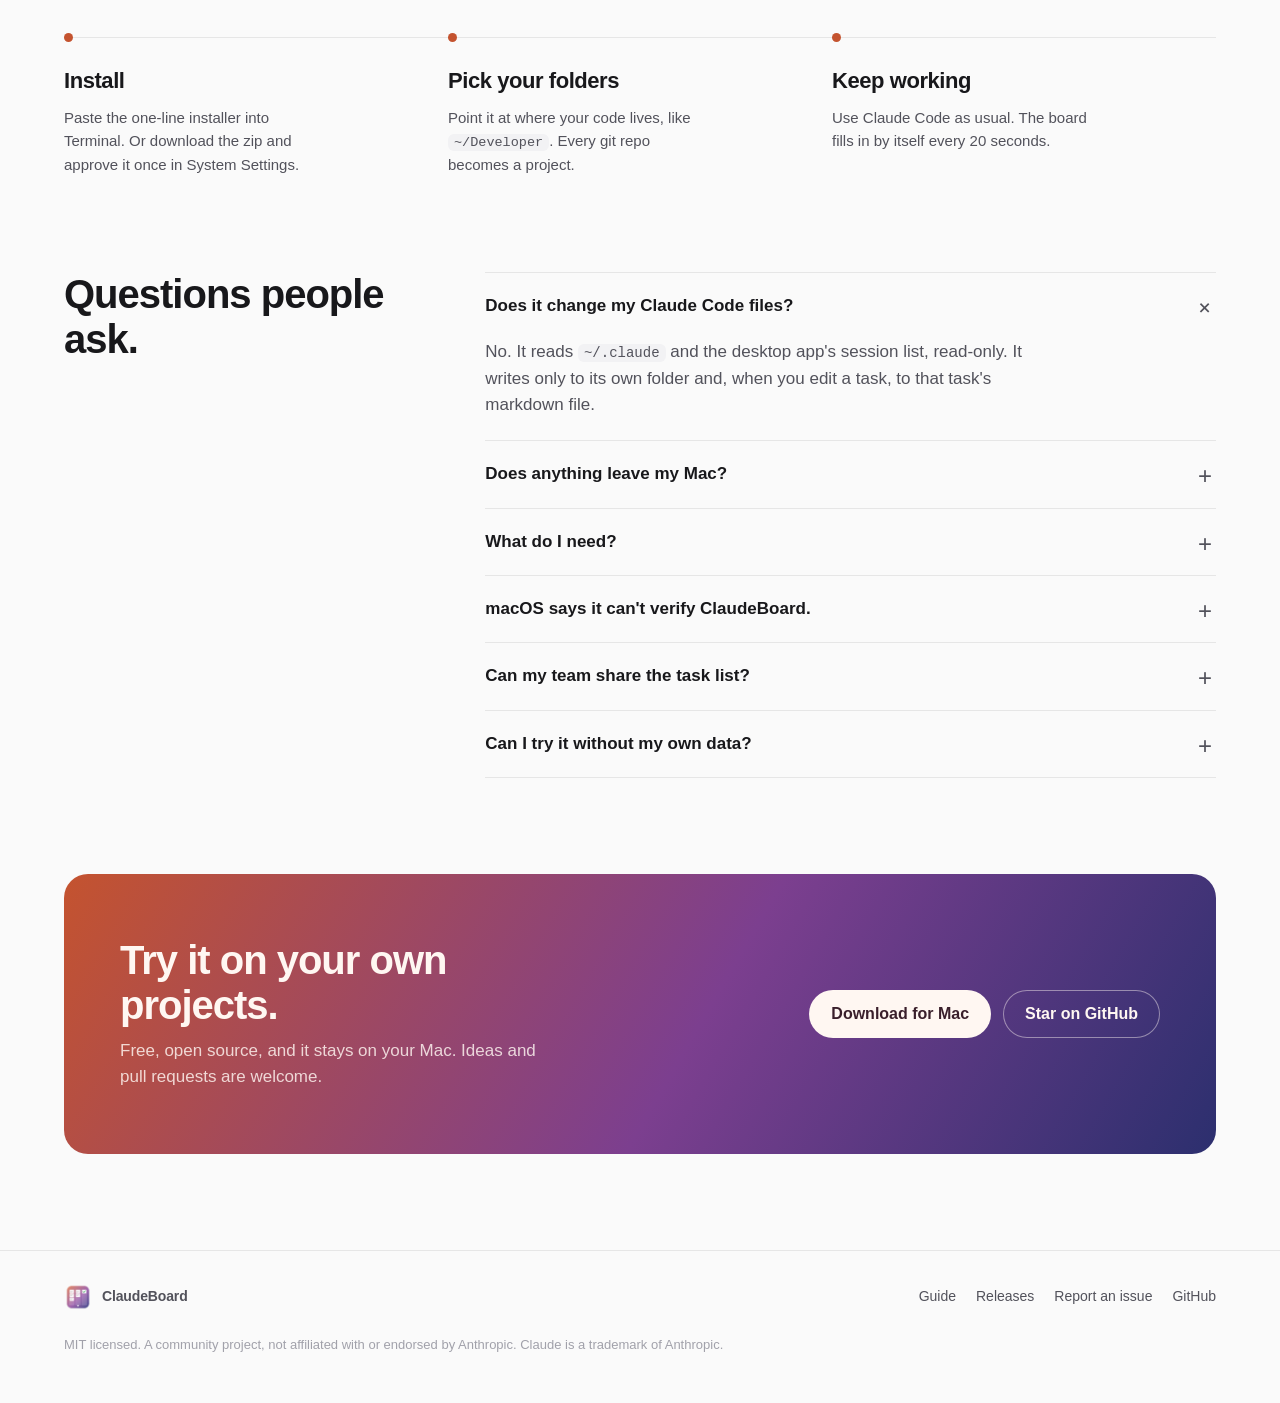
==== commit 91a87673: "Media: README, guide and site images in the new design - Every README, guide and site image is rende" ====
--- a/docs/index.html
+++ b/docs/index.html
@@ -55,7 +55,7 @@
     <div class="shot">
       <picture>
         <source srcset="site/hero-dark.jpg" media="(prefers-color-scheme: dark)">
-        <img src="site/hero-light.jpg" width="2200" height="1375" alt="ClaudeBoard showing Claude Code sessions as tickets in Backlog, To Do, In Progress, Needs You and Done columns" fetchpriority="high">
+        <img src="site/hero-light.jpg" width="2200" height="1375" alt="ClaudeBoard showing requests to Claude Code and Codex as tickets in Backlog, To do, In progress, Needs you and Done columns" fetchpriority="high">
       </picture>
     </div>
   </div>
@@ -173,7 +173,7 @@
           <h3>Know when Claude is waiting on you</h3>
           <p>Needs You gathers every session that ended on a question, with the question itself, the outcome so far and a Resume button.</p>
         </div>
-        <div class="media"><img src="site/needs-you.jpg" loading="lazy" width="1200" height="992" alt="A ticket in Needs You with Claude's question highlighted"></div>
+        <div class="media"><img src="site/needs-you.jpg" loading="lazy" width="1200" height="992" alt="A Codex ticket in Needs you, with the agent's question highlighted"></div>
       </article>
       <article class="cell b reveal">
         <div class="copy">
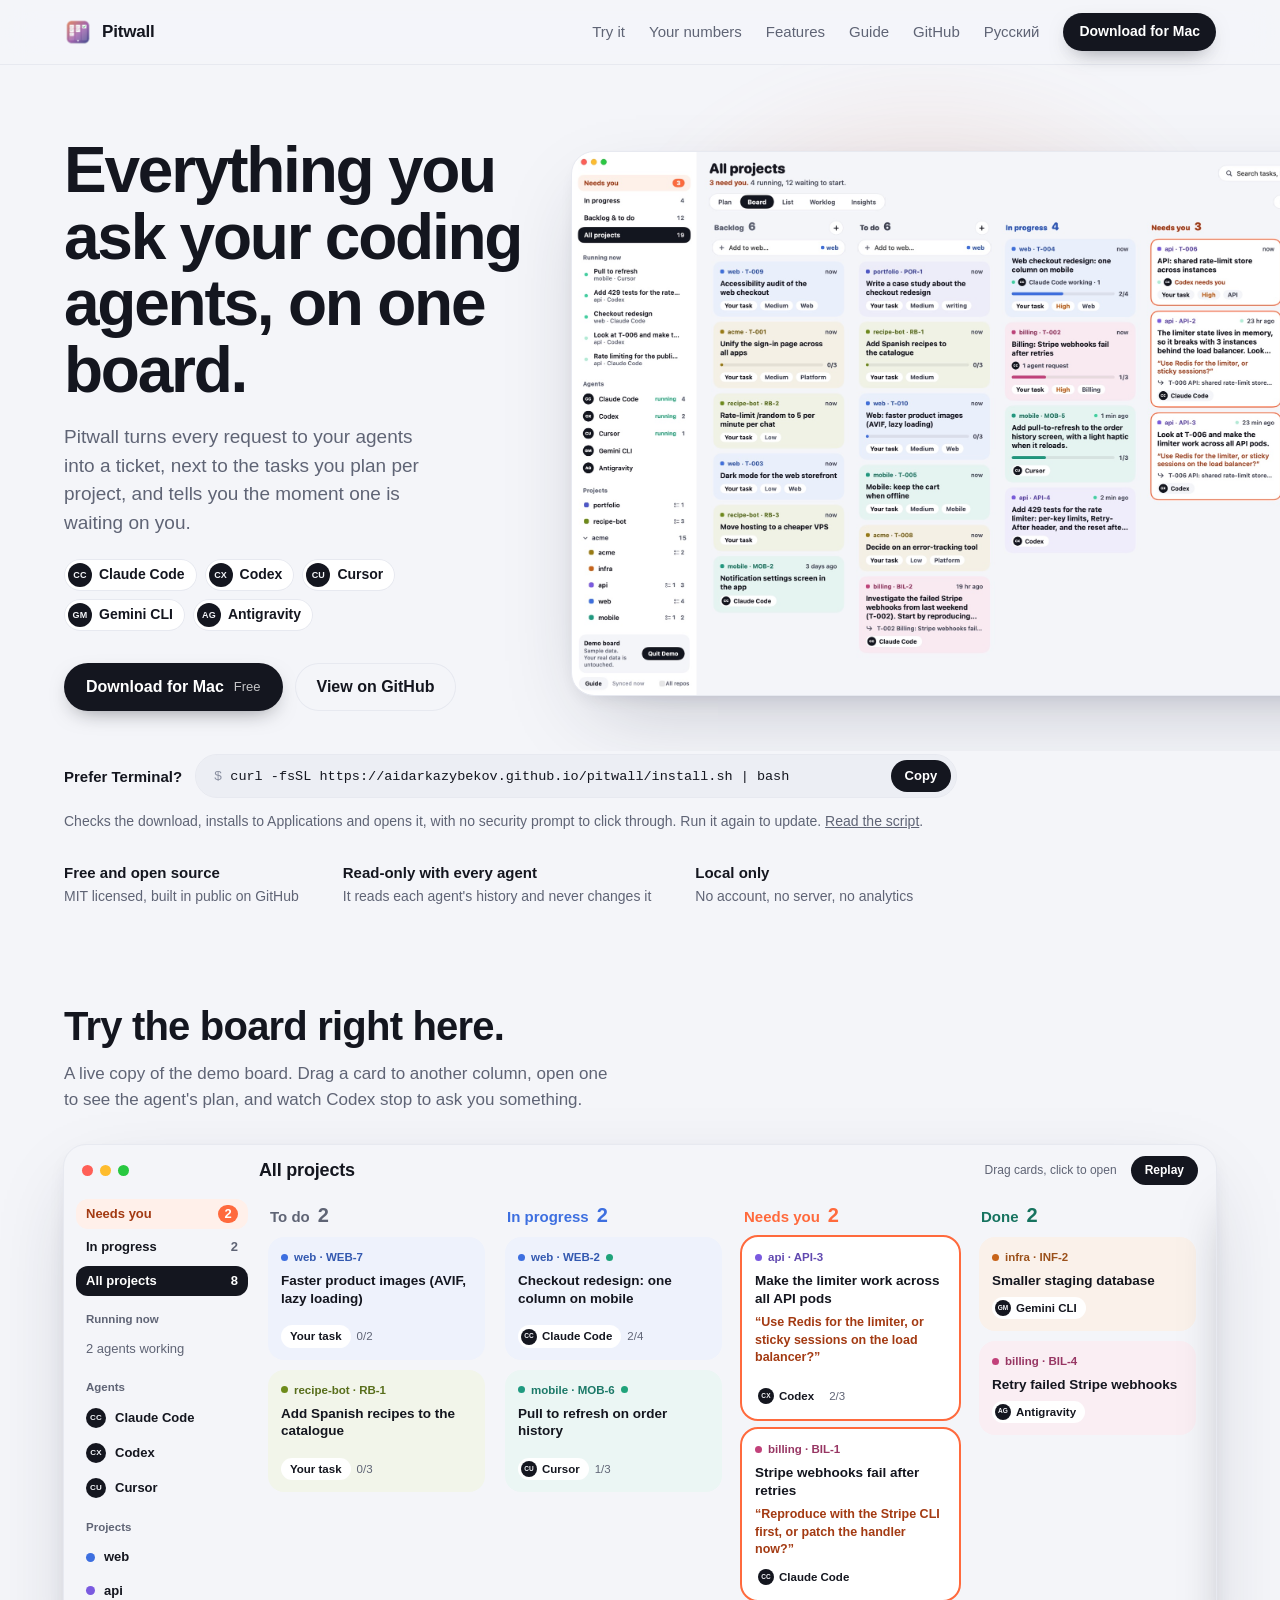
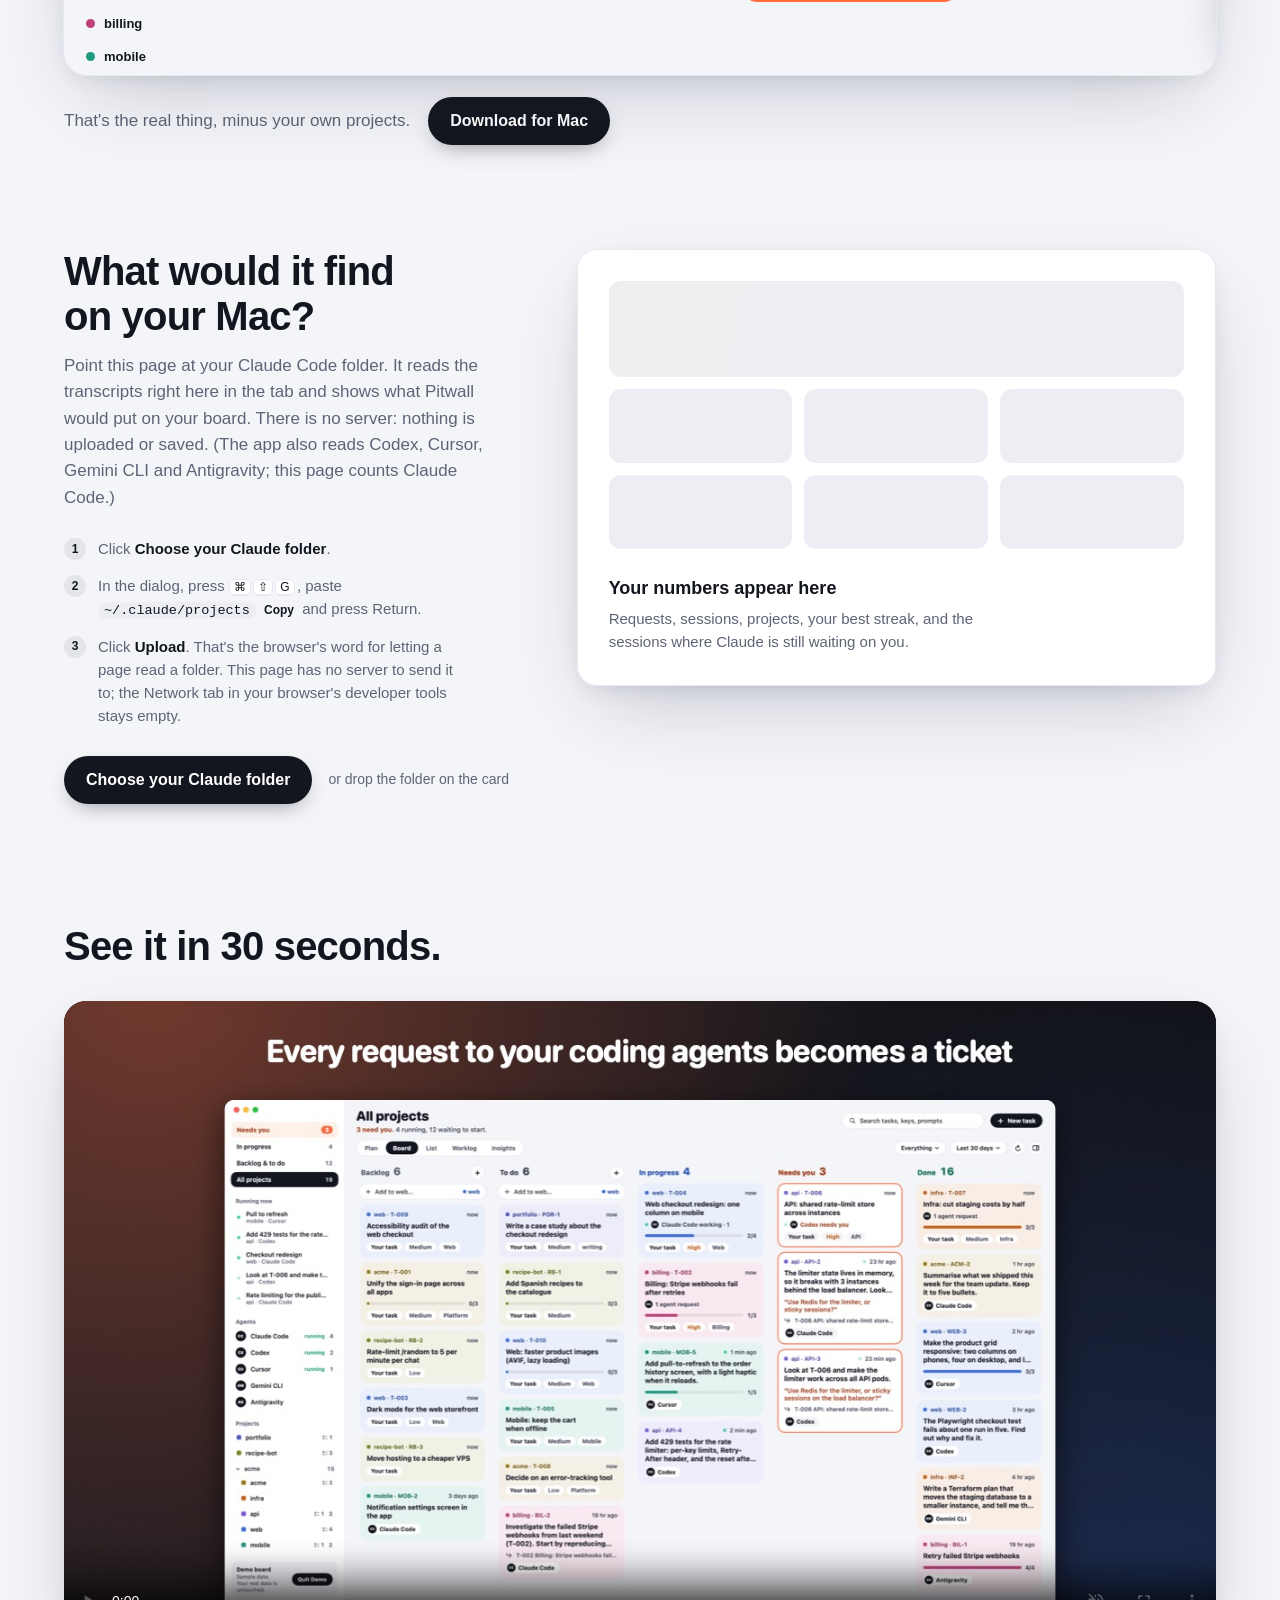
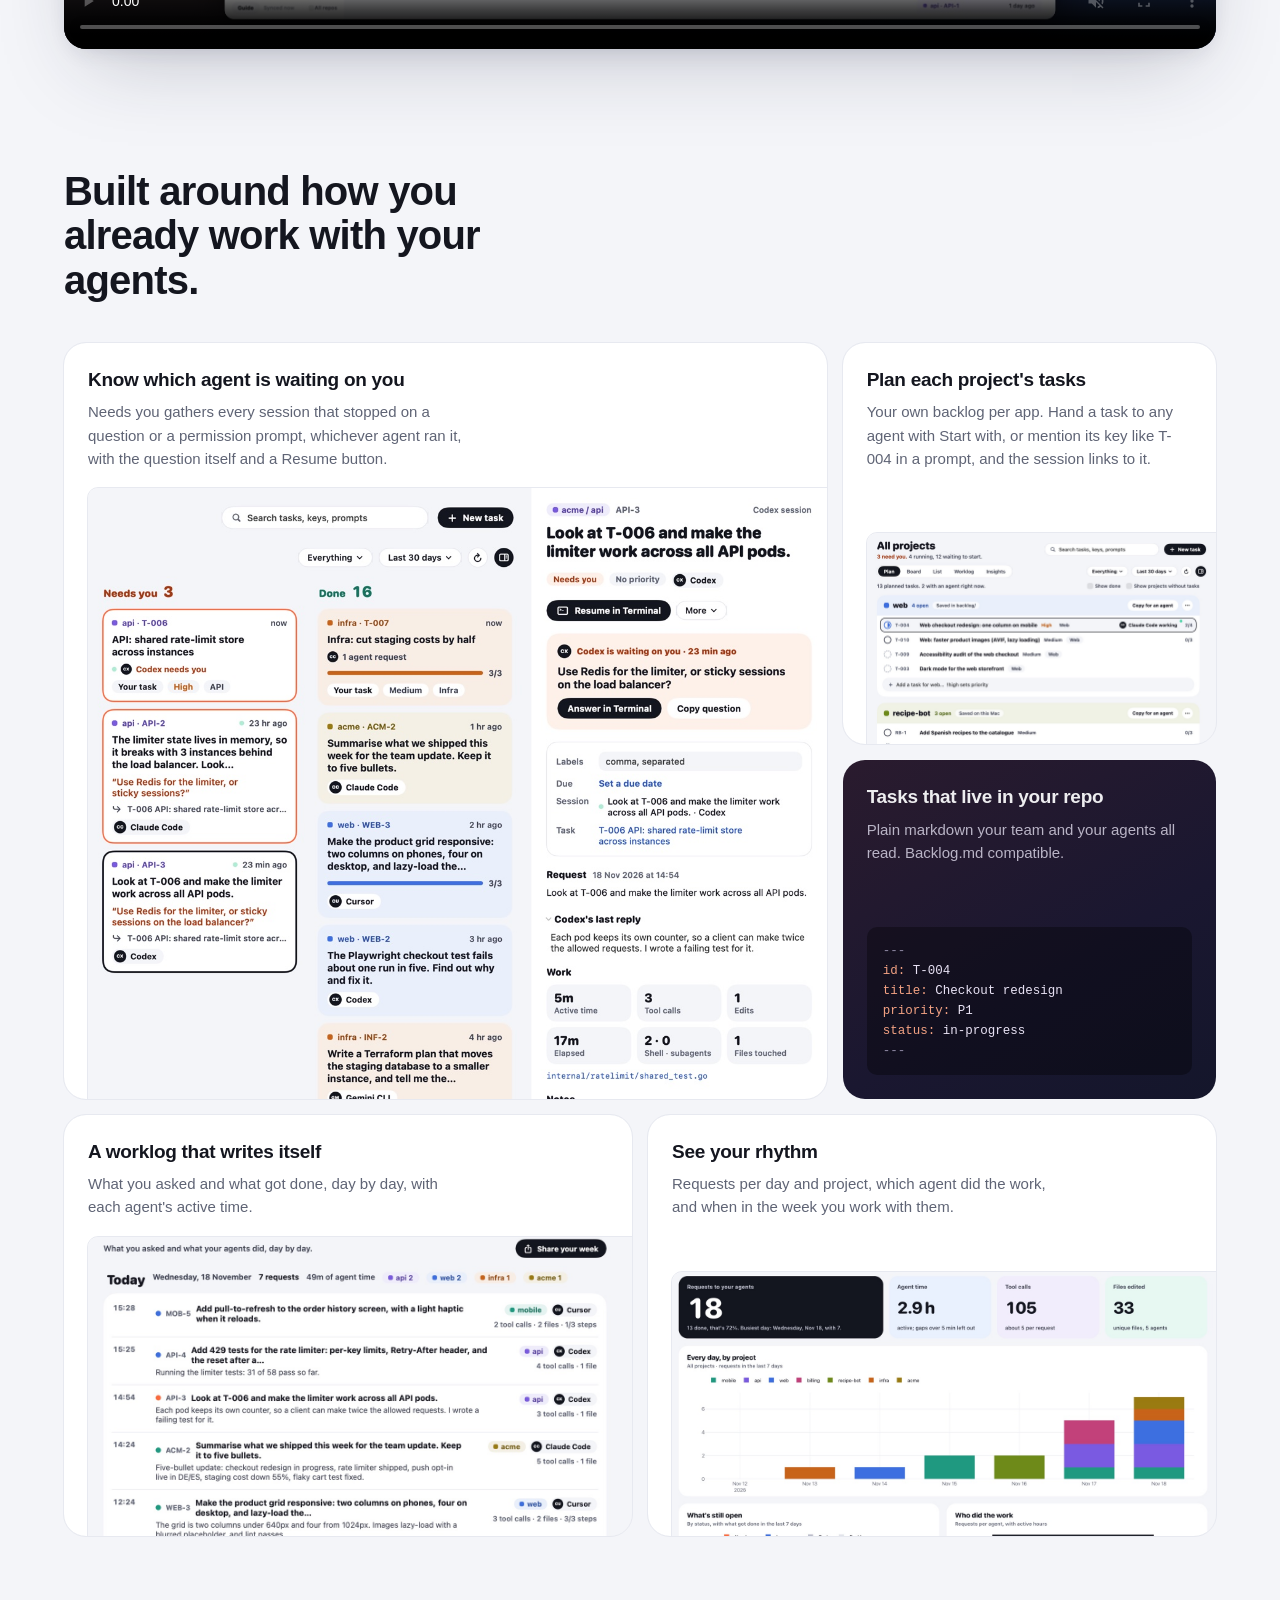
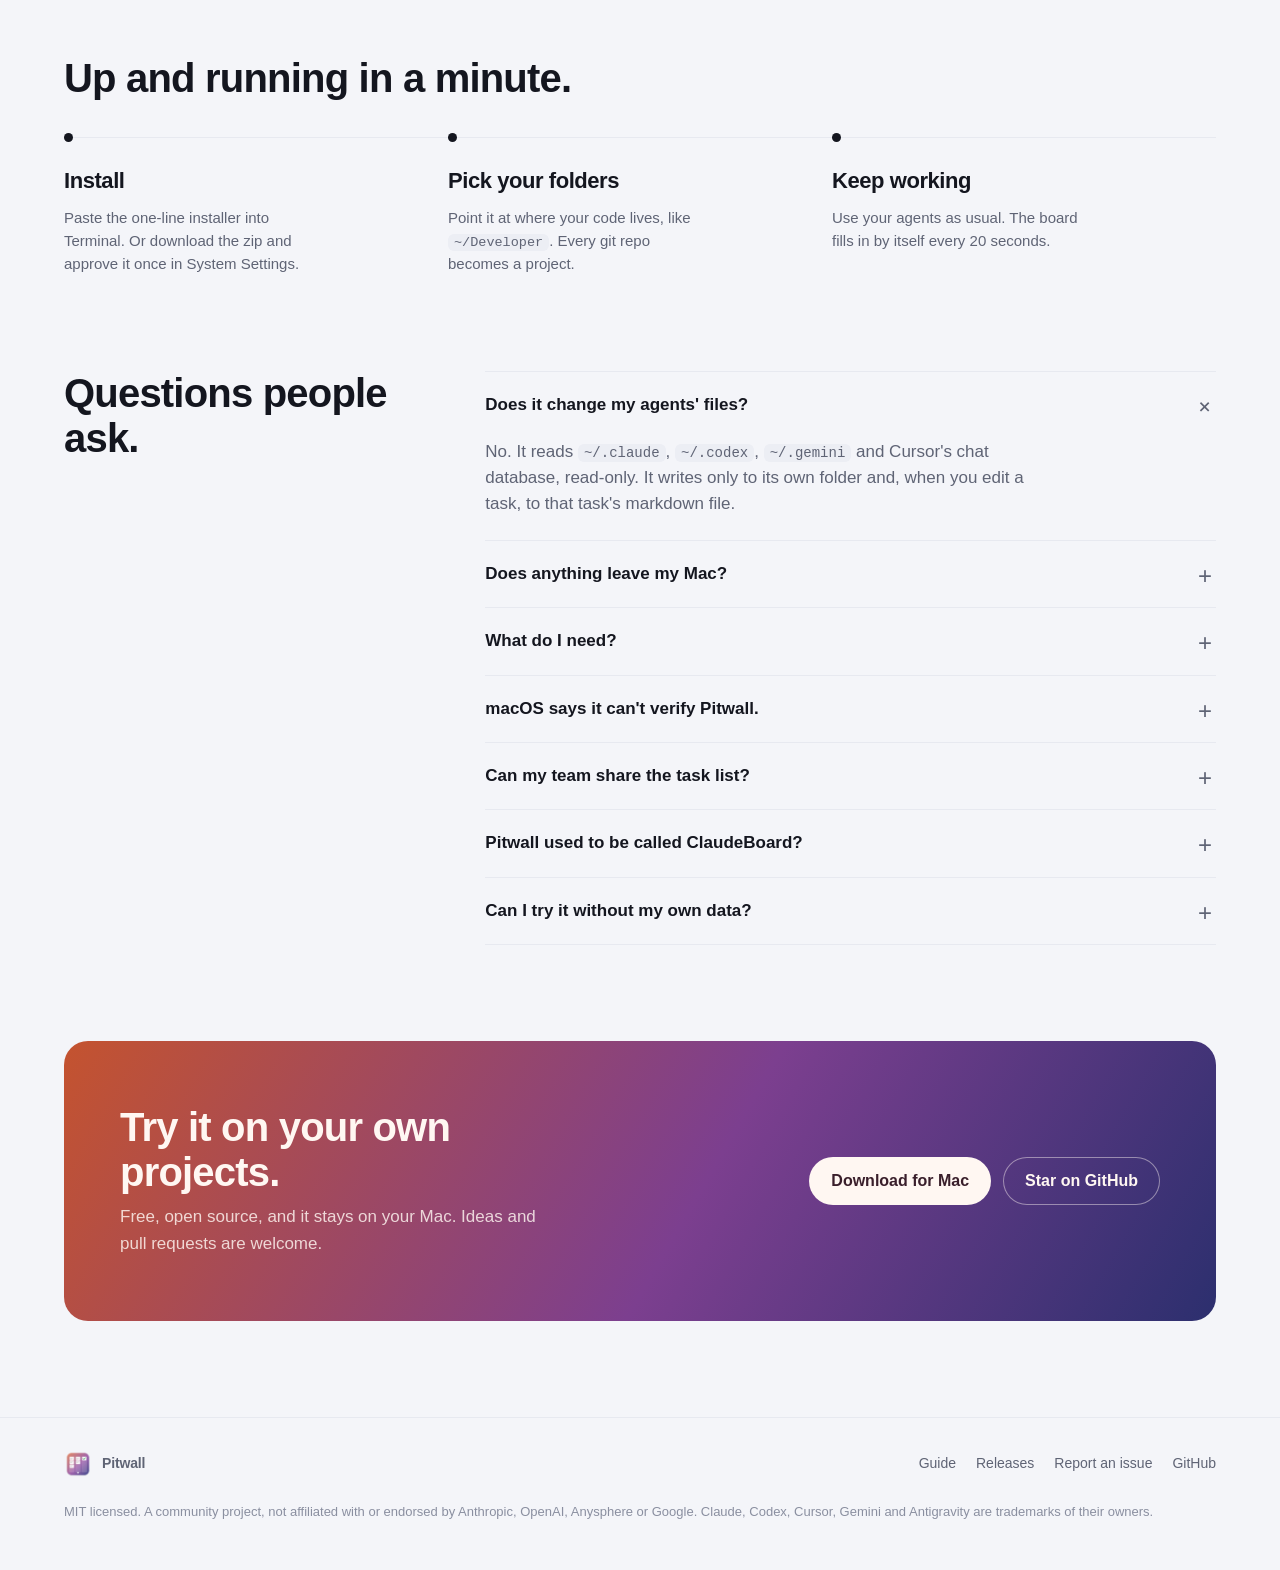
==== commit e89ad2bb: "Pitwall: rename from ClaudeBoard, and read Cursor, Gemini CLI and Antigravity The app now reads ever" ====
--- a/docs/index.html
+++ b/docs/index.html
@@ -3,41 +3,41 @@
 <head>
 <meta charset="utf-8">
 <meta name="viewport" content="width=device-width, initial-scale=1">
-<title>ClaudeBoard: a Mac task board for everything you ask Claude Code</title>
-<meta name="description" content="A free, open-source Mac app that turns your Claude Code sessions into tickets, next to the tasks you plan for each project. Local only.">
+<title>Pitwall: one board for everything you ask your coding agents</title>
+<meta name="description" content="A free, open-source Mac app that turns what you ask Claude Code, Codex, Cursor, Gemini CLI and Antigravity into tickets, next to the tasks you plan for each project. Local only.">
 <meta name="color-scheme" content="light dark">
 <link rel="icon" type="image/png" sizes="64x64" href="site/icon-64.png">
 <link rel="apple-touch-icon" href="site/icon-180.png">
-<link rel="canonical" href="https://aidarkazybekov.github.io/claude-board/">
-<link rel="alternate" hreflang="en" href="https://aidarkazybekov.github.io/claude-board/">
-<link rel="alternate" hreflang="ru" href="https://aidarkazybekov.github.io/claude-board/ru/">
-<link rel="alternate" hreflang="x-default" href="https://aidarkazybekov.github.io/claude-board/">
+<link rel="canonical" href="https://aidarkazybekov.github.io/pitwall/">
+<link rel="alternate" hreflang="en" href="https://aidarkazybekov.github.io/pitwall/">
+<link rel="alternate" hreflang="ru" href="https://aidarkazybekov.github.io/pitwall/ru/">
+<link rel="alternate" hreflang="x-default" href="https://aidarkazybekov.github.io/pitwall/">
 <meta property="og:type" content="website">
 <meta property="og:locale" content="en_US">
 <meta property="og:locale:alternate" content="ru_RU">
-<meta property="og:url" content="https://aidarkazybekov.github.io/claude-board/">
-<meta property="og:title" content="ClaudeBoard: everything you ask Claude, on one board">
-<meta property="og:description" content="A free Mac app that turns your Claude Code sessions into tickets, next to the tasks you plan per project. Open source, local only.">
-<meta property="og:image" content="https://aidarkazybekov.github.io/claude-board/site/og.png">
+<meta property="og:url" content="https://aidarkazybekov.github.io/pitwall/">
+<meta property="og:title" content="Pitwall: everything you ask your coding agents, on one board">
+<meta property="og:description" content="A free Mac app that shows the work of Claude Code, Codex, Cursor, Gemini CLI and Antigravity as tickets, and tells you which agent is waiting on you. Open source, local only.">
+<meta property="og:image" content="https://aidarkazybekov.github.io/pitwall/site/og.png">
 <meta property="og:image:width" content="1200">
 <meta property="og:image:height" content="630">
 <meta name="twitter:card" content="summary_large_image">
-<meta name="twitter:image" content="https://aidarkazybekov.github.io/claude-board/site/og.png">
+<meta name="twitter:image" content="https://aidarkazybekov.github.io/pitwall/site/og.png">
 <link rel="stylesheet" href="site/style.css">
 </head>
 <body>
 
 <nav>
   <div class="wrap">
-    <a class="brand" href="./" aria-label="ClaudeBoard"><img src="site/icon-64.png" alt=""><span>ClaudeBoard</span></a>
+    <a class="brand" href="./" aria-label="Pitwall"><img src="site/icon-64.png" alt=""><span>Pitwall</span></a>
     <div class="links">
       <a href="#try">Try it</a>
       <a href="#yours">Your numbers</a>
       <a href="#features">Features</a>
-      <a href="https://github.com/aidarkazybekov/claude-board/blob/main/docs/GUIDE.md">Guide</a>
-      <a href="https://github.com/aidarkazybekov/claude-board">GitHub</a>
+      <a href="https://github.com/aidarkazybekov/pitwall/blob/main/docs/GUIDE.md">Guide</a>
+      <a href="https://github.com/aidarkazybekov/pitwall">GitHub</a>
       <a class="lang" href="ru/" lang="ru" hreflang="ru">Русский</a>
-      <a class="btn btn-primary" href="https://github.com/aidarkazybekov/claude-board/releases/latest/download/ClaudeBoard-macOS-arm64.zip">Download for Mac</a>
+      <a class="btn btn-primary" href="https://github.com/aidarkazybekov/pitwall/releases/latest/download/Pitwall-macOS-arm64.zip">Download for Mac</a>
     </div>
   </div>
 </nav>
@@ -45,17 +45,20 @@
 <header class="hero">
   <div class="wrap">
     <div>
-      <h1>Everything you ask Claude, on one board.</h1>
-      <p class="lead">A Mac app that turns your Claude Code sessions into tickets, next to the tasks you plan per project.</p>
+      <h1>Everything you ask your coding agents, on one board.</h1>
+      <p class="lead">Pitwall turns every request to your agents into a ticket, next to the tasks you plan per project, and tells you the moment one is waiting on you.</p>
+      <ul class="agents" aria-label="Works with">
+        <li><span class="av">CC</span>Claude Code</li><li><span class="av">CX</span>Codex</li><li><span class="av">CU</span>Cursor</li><li><span class="av">GM</span>Gemini CLI</li><li><span class="av">AG</span>Antigravity</li>
+      </ul>
       <div class="ctas">
-        <a class="btn btn-primary" href="https://github.com/aidarkazybekov/claude-board/releases/latest/download/ClaudeBoard-macOS-arm64.zip">Download for Mac <small>Free</small></a>
-        <a class="btn btn-ghost" href="https://github.com/aidarkazybekov/claude-board">View on GitHub</a>
+        <a class="btn btn-primary" href="https://github.com/aidarkazybekov/pitwall/releases/latest/download/Pitwall-macOS-arm64.zip">Download for Mac <small>Free</small></a>
+        <a class="btn btn-ghost" href="https://github.com/aidarkazybekov/pitwall">View on GitHub</a>
       </div>
     </div>
     <div class="shot">
       <picture>
         <source srcset="site/hero-dark.jpg" media="(prefers-color-scheme: dark)">
-        <img src="site/hero-light.jpg" width="2200" height="1375" alt="ClaudeBoard showing requests to Claude Code and Codex as tickets in Backlog, To do, In progress, Needs you and Done columns" fetchpriority="high">
+        <img src="site/hero-light.jpg" width="2200" height="1375" alt="Pitwall showing requests to Claude Code, Codex, Cursor, Gemini CLI and Antigravity as tickets in Backlog, To do, In progress, Needs you and Done columns" fetchpriority="high">
       </picture>
     </div>
   </div>
@@ -65,10 +68,10 @@
   <div class="wrap">
     <span class="label">Prefer Terminal?</span>
     <div class="cmd">
-      <code><span class="p">$ </span><span id="install-text">curl -fsSL https://aidarkazybekov.github.io/claude-board/install.sh | bash</span></code>
+      <code><span class="p">$ </span><span id="install-text">curl -fsSL https://aidarkazybekov.github.io/pitwall/install.sh | bash</span></code>
       <button type="button" id="copy-install">Copy</button>
     </div>
-    <p class="why">Checks the download, installs to Applications and opens it, with no security prompt to click through. Run it again to update. <a href="https://github.com/aidarkazybekov/claude-board/blob/main/docs/install.sh">Read the script</a>.</p>
+    <p class="why">Checks the download, installs to Applications and opens it, with no security prompt to click through. Run it again to update. <a href="https://github.com/aidarkazybekov/pitwall/blob/main/docs/install.sh">Read the script</a>.</p>
   </div>
 </section>
 
@@ -76,7 +79,7 @@
   <div class="wrap">
     <ul>
       <li><strong>Free and open source</strong><span>MIT licensed, built in public on GitHub</span></li>
-      <li><strong>Read-only with Claude</strong><span>It reads Claude Code's logs and never changes them</span></li>
+      <li><strong>Read-only with every agent</strong><span>It reads each agent's history and never changes it</span></li>
       <li><strong>Local only</strong><span>No account, no server, no analytics</span></li>
     </ul>
   </div>
@@ -85,27 +88,30 @@
 <section class="play" id="try">
   <div class="wrap">
     <h2 class="reveal">Try the board right here.</h2>
-    <p class="lead2 reveal">A live copy of the demo board. Drag a card to another column, open one to see Claude's plan, and watch a session stop to ask you something.</p>
+    <p class="lead2 reveal">A live copy of the demo board. Drag a card to another column, open one to see the agent's plan, and watch Codex stop to ask you something.</p>
     <div class="mini reveal" id="mini">
       <div class="mini-bar">
         <span class="lights" aria-hidden="true"><i></i><i></i><i></i></span>
-        <strong>All Projects</strong>
+        <strong>All projects</strong>
         <span class="hint">Drag cards, click to open</span>
         <button type="button" id="mini-replay">Replay</button>
       </div>
       <div class="mini-body">
         <aside class="mini-side" aria-label="Sidebar">
-          <div class="row">Needs You <b id="cnt-needs">1</b></div>
-          <div class="row">In Progress <b id="cnt-prog">2</b></div>
+          <div class="row needs">Needs you <b id="cnt-needs">1</b></div>
+          <div class="row">In progress <b id="cnt-prog">3</b></div>
+          <div class="row all">All projects <b>8</b></div>
           <h4>Running now</h4>
           <div class="row" id="run-list"></div>
+          <h4>Agents</h4>
+          <div class="row"><span class="av">CC</span>Claude Code</div>
+          <div class="row"><span class="av">CX</span>Codex</div>
+          <div class="row"><span class="av">CU</span>Cursor</div>
           <h4>Projects</h4>
-          <div class="row"><i class="sw" style="background:#4078f2"></i>web</div>
-          <div class="row"><i class="sw" style="background:#945ce6"></i>api</div>
-          <div class="row"><i class="sw" style="background:#e6548c"></i>billing</div>
-          <div class="row"><i class="sw" style="background:#21a3a3"></i>mobile</div>
-          <div class="row"><i class="sw" style="background:#f28c33"></i>infra</div>
-          <div class="row"><i class="sw" style="background:#4da854"></i>recipe-bot</div>
+          <div class="row"><i class="sw" style="background:#3d6fe0"></i>web</div>
+          <div class="row"><i class="sw" style="background:#7a5ae0"></i>api</div>
+          <div class="row"><i class="sw" style="background:#c2417a"></i>billing</div>
+          <div class="row"><i class="sw" style="background:#1f9a80"></i>mobile</div>
         </aside>
         <div class="mini-board" id="mini-board"></div>
         <aside class="mini-drawer" id="mini-drawer" aria-label="Ticket details"></aside>
@@ -114,7 +120,7 @@
     </div>
     <div class="play-cta reveal">
       <p>That's the real thing, minus your own projects.</p>
-      <a class="btn btn-primary" href="https://github.com/aidarkazybekov/claude-board/releases/latest/download/ClaudeBoard-macOS-arm64.zip">Download for Mac</a>
+      <a class="btn btn-primary" href="https://github.com/aidarkazybekov/pitwall/releases/latest/download/Pitwall-macOS-arm64.zip">Download for Mac</a>
     </div>
   </div>
 </section>
@@ -123,7 +129,7 @@
   <div class="wrap">
     <div class="yours-copy">
       <h2 class="reveal">What would it find on your Mac?</h2>
-      <p class="lead2 reveal">Point this page at your Claude Code folder. It reads the transcripts right here in the tab and shows what ClaudeBoard would put on your board. There is no server: nothing is uploaded or saved.</p>
+      <p class="lead2 reveal">Point this page at your Claude Code folder. It reads the transcripts right here in the tab and shows what Pitwall would put on your board. There is no server: nothing is uploaded or saved. (The app also reads Codex, Cursor, Gemini CLI and Antigravity; this page counts Claude Code.)</p>
       <ol class="yours-steps">
         <li>Click <strong>Choose your Claude folder</strong>.</li>
         <li>In the dialog, press <kbd>⌘</kbd><kbd>⇧</kbd><kbd>G</kbd>, paste <code>~/.claude/projects</code> <button type="button" class="mini-copy" data-yours="path">Copy</button> and press Return.</li>
@@ -134,7 +140,7 @@
         <input type="file" id="yours-input" class="sr" webkitdirectory directory multiple tabindex="-1" aria-hidden="true">
         <span>or drop the folder on the card</span>
       </div>
-      <div class="yours-mobile"><p>Open this page on the Mac where you use Claude Code to see your own numbers.</p><a class="btn btn-primary" href="https://github.com/aidarkazybekov/claude-board/releases/latest/download/ClaudeBoard-macOS-arm64.zip">Download for Mac</a></div>
+      <div class="yours-mobile"><p>Open this page on the Mac where you use Claude Code to see your own numbers.</p><a class="btn btn-primary" href="https://github.com/aidarkazybekov/pitwall/releases/latest/download/Pitwall-macOS-arm64.zip">Download for Mac</a></div>
     </div>
     <div class="yours-card" id="yours-card" data-state="idle" aria-live="polite">
       <div class="y-idle">
@@ -145,11 +151,11 @@
       <p class="y-status" id="yours-status"></p>
       <div class="y-result" id="yours-result"></div>
       <div class="y-actions">
-        <a class="btn btn-primary" href="https://github.com/aidarkazybekov/claude-board/releases/latest/download/ClaudeBoard-macOS-arm64.zip">Get the live board</a>
+        <a class="btn btn-primary" href="https://github.com/aidarkazybekov/pitwall/releases/latest/download/Pitwall-macOS-arm64.zip">Get the live board</a>
         <button type="button" class="btn btn-ghost" data-yours="share">Copy my numbers</button>
         <button type="button" class="y-clear" data-yours="clear">Clear</button>
       </div>
-      <p class="y-fine">Counted with the app's rules. The app also reads Claude Code's prompt history, so it can find more. "Copy my numbers" leaves out project names.</p>
+      <p class="y-fine">Counted with the app's rules. The app also reads Claude Code's prompt history and your other agents, so it finds more. "Copy my numbers" leaves out project names.</p>
     </div>
   </div>
 </section>
@@ -159,33 +165,33 @@
     <h2>See it in 30 seconds.</h2>
     <div class="player">
       <video id="tour-video" src="site/tour-720.mp4" poster="site/tour-poster.jpg" muted playsinline loop controls preload="none" width="1280" height="720"
-             aria-label="A 30 second tour of ClaudeBoard"></video>
+             aria-label="A 30 second tour of Pitwall"></video>
     </div>
   </div>
 </section>
 
 <section class="features" id="features">
   <div class="wrap">
-    <h2 class="reveal">Built around how you already work with Claude.</h2>
+    <h2 class="reveal">Built around how you already work with your agents.</h2>
     <div class="bento">
       <article class="cell a reveal">
         <div class="copy">
-          <h3>Know when Claude is waiting on you</h3>
-          <p>Needs You gathers every session that ended on a question, with the question itself, the outcome so far and a Resume button.</p>
+          <h3>Know which agent is waiting on you</h3>
+          <p>Needs you gathers every session that stopped on a question or a permission prompt, whichever agent ran it, with the question itself and a Resume button.</p>
         </div>
         <div class="media"><img src="site/needs-you.jpg" loading="lazy" width="1200" height="992" alt="A Codex ticket in Needs you, with the agent's question highlighted"></div>
       </article>
       <article class="cell b reveal">
         <div class="copy">
           <h3>Plan each project's tasks</h3>
-          <p>Your own backlog per app. Mention a key like T-004 in a prompt and the session links to it.</p>
+          <p>Your own backlog per app. Hand a task to any agent with Start with, or mention its key like T-004 in a prompt, and the session links to it.</p>
         </div>
         <div class="media"><img src="site/plan.jpg" loading="lazy" width="1400" height="848" alt="Plan view listing tasks per project"></div>
       </article>
       <article class="cell c reveal">
         <div class="copy">
           <h3>Tasks that live in your repo</h3>
-          <p>Plain markdown your team and Claude both read. Backlog.md compatible.</p>
+          <p>Plain markdown your team and your agents all read. Backlog.md compatible.</p>
         </div>
 <pre><span class="c">---</span>
 <span class="k">id:</span> T-004
@@ -197,14 +203,14 @@
       <article class="cell d reveal">
         <div class="copy">
           <h3>A worklog that writes itself</h3>
-          <p>What you asked and what got done, day by day, with Claude's active time.</p>
+          <p>What you asked and what got done, day by day, with each agent's active time.</p>
         </div>
         <div class="media"><img src="site/worklog.jpg" loading="lazy" width="1200" height="660" alt="Worklog grouped by day"></div>
       </article>
       <article class="cell e reveal">
         <div class="copy">
           <h3>See your rhythm</h3>
-          <p>Requests per day and project, status at a glance, and when in the week you work with Claude.</p>
+          <p>Requests per day and project, which agent did the work, and when in the week you work with them.</p>
         </div>
         <div class="media"><img src="site/insights.jpg" loading="lazy" width="1400" height="680" alt="Insights charts"></div>
       </article>
@@ -218,7 +224,7 @@
     <ol>
       <li><strong>Install</strong><p>Paste the one-line installer into Terminal. Or download the zip and approve it once in System Settings.</p></li>
       <li><strong>Pick your folders</strong><p>Point it at where your code lives, like <code>~/Developer</code>. Every git repo becomes a project.</p></li>
-      <li><strong>Keep working</strong><p>Use Claude Code as usual. The board fills in by itself every 20 seconds.</p></li>
+      <li><strong>Keep working</strong><p>Use your agents as usual. The board fills in by itself every 20 seconds.</p></li>
     </ol>
   </div>
 </section>
@@ -228,8 +234,8 @@
     <h2>Questions people ask.</h2>
     <div>
       <details open>
-        <summary>Does it change my Claude Code files?</summary>
-        <p>No. It reads <code>~/.claude</code> and the desktop app's session list, read-only. It writes only to its own folder and, when you edit a task, to that task's markdown file.</p>
+        <summary>Does it change my agents' files?</summary>
+        <p>No. It reads <code>~/.claude</code>, <code>~/.codex</code>, <code>~/.gemini</code> and Cursor's chat database, read-only. It writes only to its own folder and, when you edit a task, to that task's markdown file.</p>
       </details>
       <details>
         <summary>Does anything leave my Mac?</summary>
@@ -237,15 +243,19 @@
       </details>
       <details>
         <summary>What do I need?</summary>
-        <p>macOS 15 or later on Apple Silicon, and Claude Code: the CLI or the desktop app's Code tab. Intel Macs can build it from source.</p>
-      </details>
-      <details>
-        <summary>macOS says it can't verify ClaudeBoard.</summary>
+        <p>macOS 15 or later on Apple Silicon, and at least one agent: Claude Code (CLI or desktop app), Codex, Cursor, Gemini CLI or Antigravity. Intel Macs can build it from source.</p>
+      </details>
+      <details>
+        <summary>macOS says it can't verify Pitwall.</summary>
         <p>The app isn't notarized yet. The one-line installer avoids this prompt. If you downloaded the zip, open the app once, then go to System Settings, Privacy &amp; Security and click Open Anyway. macOS 15 removed the old right-click Open shortcut.</p>
       </details>
       <details>
         <summary>Can my team share the task list?</summary>
-        <p>Yes. Keep tasks in a <code>backlog/</code> folder in the repo. Everyone sees the same markdown files through git, and so does Claude.</p>
+        <p>Yes. Keep tasks in a <code>backlog/</code> folder in the repo. Everyone sees the same markdown files through git, and so do your agents.</p>
+      </details>
+      <details>
+        <summary>Pitwall used to be called ClaudeBoard?</summary>
+        <p>Yes. It was renamed when it learned to read every agent, not just Claude. Installing Pitwall over ClaudeBoard keeps your tasks and settings.</p>
       </details>
       <details>
         <summary>Can I try it without my own data?</summary>
@@ -263,8 +273,8 @@
         <p>Free, open source, and it stays on your Mac. Ideas and pull requests are welcome.</p>
       </div>
       <div class="ctas">
-        <a class="btn btn-primary" href="https://github.com/aidarkazybekov/claude-board/releases/latest/download/ClaudeBoard-macOS-arm64.zip">Download for Mac</a>
-        <a class="btn btn-ghost" href="https://github.com/aidarkazybekov/claude-board">Star on GitHub</a>
+        <a class="btn btn-primary" href="https://github.com/aidarkazybekov/pitwall/releases/latest/download/Pitwall-macOS-arm64.zip">Download for Mac</a>
+        <a class="btn btn-ghost" href="https://github.com/aidarkazybekov/pitwall">Star on GitHub</a>
       </div>
     </div>
   </div>
@@ -272,14 +282,14 @@
 
 <footer>
   <div class="wrap">
-    <a class="brand" href="./"><img src="site/icon-64.png" alt="">ClaudeBoard</a>
+    <a class="brand" href="./"><img src="site/icon-64.png" alt="">Pitwall</a>
     <div class="links">
-      <a href="https://github.com/aidarkazybekov/claude-board/blob/main/docs/GUIDE.md">Guide</a>
-      <a href="https://github.com/aidarkazybekov/claude-board/releases">Releases</a>
-      <a href="https://github.com/aidarkazybekov/claude-board/issues/new/choose">Report an issue</a>
-      <a href="https://github.com/aidarkazybekov/claude-board">GitHub</a>
-    </div>
-    <p class="legal">MIT licensed. A community project, not affiliated with or endorsed by Anthropic. Claude is a trademark of Anthropic.</p>
+      <a href="https://github.com/aidarkazybekov/pitwall/blob/main/docs/GUIDE.md">Guide</a>
+      <a href="https://github.com/aidarkazybekov/pitwall/releases">Releases</a>
+      <a href="https://github.com/aidarkazybekov/pitwall/issues/new/choose">Report an issue</a>
+      <a href="https://github.com/aidarkazybekov/pitwall">GitHub</a>
+    </div>
+    <p class="legal">MIT licensed. A community project, not affiliated with or endorsed by Anthropic, OpenAI, Anysphere or Google. Claude, Codex, Cursor, Gemini and Antigravity are trademarks of their owners.</p>
   </div>
 </footer>
 
@@ -287,16 +297,16 @@
   <form method="dialog"><button class="handoff-x" aria-label="Close">Close</button></form>
   <img src="site/icon-180.png" width="56" height="56" alt="">
   <h2 id="handoff-title">Get it on your Mac</h2>
-  <p>ClaudeBoard is a Mac app for Claude Code. Send this page to your Mac and install it there in about a minute.</p>
+  <p>Pitwall is a Mac app for your coding agents. Send this page to your Mac and install it there in about a minute.</p>
   <div class="handoff-actions">
     <button type="button" class="btn btn-primary" data-handoff="share">Send to my Mac…</button>
-    <a class="btn btn-ghost" data-handoff="mail" href="mailto:?subject=ClaudeBoard%20for%20my%20Mac">Email me the link</a>
+    <a class="btn btn-ghost" data-handoff="mail" href="mailto:?subject=Pitwall%20for%20my%20Mac">Email me the link</a>
     <button type="button" class="btn btn-ghost" data-handoff="copy">Copy link</button>
   </div>
   <input class="handoff-url" type="text" readonly aria-label="Link to this page" hidden>
   <p class="handoff-note">AirDrop, a message to yourself or a note all work. In Safari, Handoff can also show this page in your Mac's Dock.</p>
   <a class="handoff-try" href="#try" data-handoff="try">Meanwhile, try the board on this phone</a>
-  <a class="handoff-zip" data-handoff="zip" href="https://github.com/aidarkazybekov/claude-board/releases/latest/download/ClaudeBoard-macOS-arm64.zip">Download the zip anyway</a>
+  <a class="handoff-zip" data-handoff="zip" href="https://github.com/aidarkazybekov/pitwall/releases/latest/download/Pitwall-macOS-arm64.zip">Download the zip anyway</a>
 </dialog>
 
 <script src="site/main.js"></script>
--- a/docs/site/style.css
+++ b/docs/site/style.css
@@ -1,30 +1,43 @@
   :root {
-    --bg: #fafafa;
+    /* The app's Studio palette: cool ground, ink for actions, coral only for "needs you". */
+    --bg: #f4f5f9;
     --surface: #ffffff;
-    --surface-2: #f2f2f4;
-    --text: #18181b;
-    --muted: #52525b;
-    --faint: #a1a1aa;
-    --line: rgb(24 24 27 / 0.09);
-    --accent: #c4532f;
-    --accent-ink: #fffaf7;
-    --accent-soft: rgb(196 83 47 / 0.10);
-    --shadow: 0 30px 80px -20px rgb(60 30 70 / 0.28), 0 8px 24px -8px rgb(60 30 70 / 0.18);
-    --radius: 14px;
+    --surface-2: #eceef4;
+    --well: #f4f5f9;
+    --text: #14161f;
+    --ink2: #3e4252;
+    --muted: #5f6475;
+    --faint: #8a8fa0;
+    --line: #e7e9f0;
+    --accent: #14161f;
+    --accent-ink: #ffffff;
+    --accent-soft: rgb(20 22 31 / 0.07);
+    --coral: #ff6a3d;
+    --coral-bg: #fff0ea;
+    --coral-ink: #a33a12;
+    --live: #1fa37a;
+    --shadow: 0 30px 80px -24px rgb(30 34 60 / 0.25), 0 8px 24px -10px rgb(30 34 60 / 0.16);
+    --radius: 22px;
     --max: 1200px;
+    --display: ui-rounded, "SF Pro Rounded", -apple-system, BlinkMacSystemFont, "Segoe UI", sans-serif;
   }
   @media (prefers-color-scheme: dark) {
     :root {
-      --bg: #0e0e11;
-      --surface: #16161a;
-      --surface-2: #1d1d22;
-      --text: #ededef;
-      --muted: #a1a1aa;
-      --faint: #71717a;
-      --line: rgb(255 255 255 / 0.08);
-      --accent: #f08a64;
-      --accent-ink: #1b110d;
-      --accent-soft: rgb(240 138 100 / 0.12);
+      --bg: #111217;
+      --surface: #1b1d24;
+      --surface-2: #23252d;
+      --well: #252832;
+      --text: #eeeff4;
+      --ink2: #c3c7d3;
+      --muted: #9499ab;
+      --faint: #6e7386;
+      --line: #2c2f3a;
+      --accent: #eeeff4;
+      --accent-ink: #14161f;
+      --accent-soft: rgb(238 239 244 / 0.08);
+      --coral-bg: #3a2118;
+      --coral-ink: #ff9c7a;
+      --live: #3dd3a0;
       --shadow: 0 30px 90px -20px rgb(0 0 0 / 0.7), 0 8px 24px -8px rgb(0 0 0 / 0.5);
     }
   }
@@ -40,8 +53,8 @@
   a { color: inherit; }
   img, video { display: block; max-width: 100%; height: auto; }
   .wrap { max-width: var(--max); margin: 0 auto; padding: 0 24px; }
-  h1, h2, h3 { font-family: -apple-system, BlinkMacSystemFont, "SF Pro Display", "Segoe UI", sans-serif; margin: 0; }
-  h2 { font-size: clamp(28px, 3.4vw, 40px); line-height: 1.12; letter-spacing: -0.025em; font-weight: 700; }
+  h1, h2, h3 { font-family: var(--display); margin: 0; }
+  h2 { font-size: clamp(28px, 3.4vw, 40px); line-height: 1.12; letter-spacing: -0.02em; font-weight: 800; }
   p { margin: 0; }
   .muted { color: var(--muted); }
 
@@ -53,8 +66,8 @@
     transition: transform .18s cubic-bezier(.16,1,.3,1), background-color .18s, box-shadow .18s;
   }
   .btn:active { transform: translateY(1px) scale(.98); }
-  .btn-primary { background: var(--accent); color: var(--accent-ink); box-shadow: 0 6px 20px -6px var(--accent); }
-  .btn-primary:hover { transform: translateY(-1px); box-shadow: 0 10px 28px -8px var(--accent); }
+  .btn-primary { background: var(--accent); color: var(--accent-ink); box-shadow: 0 8px 22px -10px rgb(20 22 31 / .55); }
+  .btn-primary:hover { transform: translateY(-1px); box-shadow: 0 12px 28px -10px rgb(20 22 31 / .6); }
   .btn-ghost { color: var(--text); background: transparent; box-shadow: inset 0 0 0 1px var(--line); }
   button.btn { border: 0; font-family: inherit; cursor: pointer; }
   .btn-ghost:hover { background: var(--surface-2); }
@@ -85,7 +98,11 @@
   .hero h1 { font-size: clamp(40px, 5.2vw, 64px); line-height: 1.04; letter-spacing: -0.035em; font-weight: 800; }
   /* Cyrillic sets wider: keep the Russian headline to about three lines. */
   html[lang="ru"] .hero h1 { font-size: clamp(36px, 4.6vw, 58px); }
-  .hero p.lead { margin-top: 20px; font-size: 20px; line-height: 1.5; color: var(--muted); max-width: 30ch; }
+  .hero p.lead { margin-top: 20px; font-size: 19px; line-height: 1.5; color: var(--muted); max-width: 34ch; }
+  .hero .agents { list-style: none; margin: 22px 0 0; padding: 0; display: flex; flex-wrap: wrap; gap: 8px; max-width: 34rem; }
+  .hero .agents li { display: inline-flex; align-items: center; gap: 7px; padding: 4px 12px 4px 4px; border-radius: 999px;
+                     background: var(--surface); box-shadow: inset 0 0 0 1px var(--line); font-size: 14px; font-weight: 700; }
+  .hero .agents .av { width: 24px; height: 24px; font-size: 9px; }
   .hero .ctas { display: flex; gap: 12px; margin-top: 32px; flex-wrap: wrap; }
   .shot {
     border-radius: var(--radius); overflow: hidden; box-shadow: var(--shadow);
@@ -121,84 +138,101 @@
   .play h2 { max-width: 20ch; }
   .play .lead2 { margin-top: 12px; color: var(--muted); max-width: 58ch; }
   .mini {
-    --todo: #73809a; --prog: #3880f5; --needs: #f58c1f; --done: #3da85c;
+    --todo: #5f6475; --prog: #3d6fe0; --needs: var(--coral); --done: #16735f;
     position: relative; margin-top: 32px; border-radius: var(--radius); overflow: hidden;
-    background: var(--surface); outline: 1px solid var(--line); box-shadow: var(--shadow);
+    background: var(--bg); outline: 1px solid var(--line); box-shadow: var(--shadow);
     font-size: 13px; line-height: 1.4; user-select: none; -webkit-user-select: none;
   }
-  .mini-bar { display: flex; align-items: center; gap: 14px; height: 44px; padding: 0 14px; border-bottom: 1px solid var(--line); background: var(--surface-2); }
+  .mini-bar { display: flex; align-items: center; gap: 14px; height: 50px; padding: 0 18px; background: var(--bg); }
   .mini-bar .lights { display: flex; gap: 7px; }
   .mini-bar .lights i { width: 11px; height: 11px; border-radius: 50%; display: block; }
   .mini-bar .lights i:nth-child(1) { background: #ff5f57; } .mini-bar .lights i:nth-child(2) { background: #febc2e; } .mini-bar .lights i:nth-child(3) { background: #28c840; }
-  .mini-bar strong { font-size: 13px; }
+  .mini-bar strong { font: 800 18px/1 var(--display); letter-spacing: -0.01em; margin-left: 116px; }
   .mini-bar .hint { color: var(--muted); font-size: 12px; margin-left: auto; }
-  .mini-bar button { font: inherit; font-size: 12px; font-weight: 600; color: var(--text); background: transparent; border: 0; box-shadow: inset 0 0 0 1px var(--line); border-radius: 999px; padding: 5px 12px; cursor: pointer; }
-  .mini-bar button:hover { background: var(--surface); }
-  .mini-body { display: grid; grid-template-columns: 180px minmax(0, 1fr); height: 470px; position: relative; }
-  .mini-side { border-right: 1px solid var(--line); padding: 14px 10px; display: flex; flex-direction: column; gap: 3px; background: var(--surface-2); }
-  .mini-side h4 { margin: 10px 8px 4px; font-size: 11px; color: var(--muted); font-weight: 600; }
-  .mini-side .row { display: flex; align-items: center; gap: 8px; padding: 5px 8px; border-radius: 7px; }
-  .mini-side .row b { margin-left: auto; font-weight: 500; color: var(--muted); font-variant-numeric: tabular-nums; transition: color .3s; }
-  .mini-side .row b.bump { color: var(--needs); }
-  .mini-side .sw { width: 9px; height: 9px; border-radius: 3px; }
-  .mini-board { display: grid; grid-template-columns: repeat(4, minmax(170px, 1fr)); gap: 10px; padding: 12px; overflow-x: auto; }
-  .col { display: flex; flex-direction: column; min-height: 0; border-radius: 10px; background: color-mix(in srgb, var(--surface-2) 70%, transparent); outline: 1px solid transparent; transition: outline-color .15s, background .15s; }
-  .col.over { outline: 2px solid var(--c); background: color-mix(in srgb, var(--c) 10%, var(--surface-2)); }
-  .col header { display: flex; align-items: center; gap: 7px; padding: 10px 10px 8px; font-weight: 600; }
-  .col header i { width: 9px; height: 9px; border-radius: 50%; background: var(--c); }
-  .col header span { color: var(--muted); font-weight: 500; font-variant-numeric: tabular-nums; }
-  .col .cards { display: flex; flex-direction: column; gap: 8px; padding: 0 8px 10px; overflow-y: auto; flex: 1; }
-  .tcard { text-align: left; font: inherit; color: inherit; border: 0; cursor: grab; display: flex; flex-direction: column; gap: 6px;
-           padding: 10px 11px; border-radius: 9px; background: var(--surface); box-shadow: 0 1px 2px rgb(0 0 0 / .12); outline: 1px solid var(--line);
-           transition: transform .15s, box-shadow .15s, outline-color .15s; touch-action: manipulation; }
-  .tcard:hover { box-shadow: 0 4px 14px -4px rgb(0 0 0 / .25); }
-  .tcard.sel { outline: 2px solid var(--accent); }
+  .mini-bar button { font: inherit; font-size: 12px; font-weight: 700; color: var(--accent-ink); background: var(--accent); border: 0; border-radius: 999px; padding: 6px 14px; cursor: pointer; }
+  .mini-body { display: grid; grid-template-columns: 196px minmax(0, 1fr); height: 480px; position: relative; }
+  .mini-side { padding: 4px 12px 14px; display: flex; flex-direction: column; gap: 3px; }
+  .mini-side h4 { margin: 12px 10px 4px; font-size: 11.5px; color: var(--muted); font-weight: 700; }
+  .mini-side .row { display: flex; align-items: center; gap: 9px; padding: 6px 10px; border-radius: 12px; font-weight: 600; }
+  .mini-side .row.needs { background: var(--coral-bg); color: var(--coral-ink); font-weight: 700; }
+  .mini-side .row.all { background: var(--accent); color: var(--accent-ink); font-weight: 700; }
+  .mini-side .row b { margin-left: auto; font-weight: 700; color: var(--muted); font-variant-numeric: tabular-nums; transition: color .3s; }
+  .mini-side .row.needs b { color: #fff; background: var(--coral); border-radius: 999px; min-width: 20px; text-align: center; padding: 0 6px; }
+  .mini-side .row.all b { color: inherit; }
+  .mini-side .row b.bump { animation: bump .6s cubic-bezier(.16,1,.3,1); }
+  .mini-side .sw { width: 9px; height: 9px; border-radius: 50%; }
+  .mini-side #run-list { color: var(--muted); font-weight: 500; }
+  .av { display: inline-grid; place-items: center; width: 20px; height: 20px; border-radius: 50%; background: var(--text); color: var(--bg);
+        font: 800 8px/1 var(--display); letter-spacing: .02em; flex: none; }
+  .mini-board { display: grid; grid-template-columns: repeat(4, minmax(176px, 1fr)); gap: 12px; padding: 4px 16px 14px 4px; overflow-x: auto; }
+  .col { display: flex; flex-direction: column; min-height: 0; border-radius: 18px; outline: 2px solid transparent; transition: outline-color .15s, background .15s; }
+  .col.over { outline-color: var(--c); background: color-mix(in srgb, var(--c) 8%, transparent); }
+  .col header { display: flex; align-items: baseline; gap: 8px; padding: 6px 6px 10px; font: 800 15px/1 var(--display); color: var(--c); }
+  .col header span { font-size: 20px; font-variant-numeric: tabular-nums; }
+  .col .cards { display: flex; flex-direction: column; gap: 10px; padding: 2px 4px 10px; overflow-y: auto; flex: 1; }
+  .tcard { text-align: left; font: inherit; color: inherit; border: 0; cursor: grab; display: flex; flex-direction: column; gap: 7px;
+           padding: 12px 13px; border-radius: 16px; background: color-mix(in srgb, var(--pc, var(--faint)) 9%, var(--surface));
+           transition: transform .15s, box-shadow .15s, outline-color .15s; touch-action: manipulation; outline: 2px solid transparent; }
+  .tcard:hover { box-shadow: 0 8px 20px -10px rgb(20 22 31 / .35); }
+  .tcard.needs { background: var(--surface); outline-color: var(--coral); }
+  .tcard.sel { outline-color: var(--text); }
   .tcard.placeholder { opacity: .35; }
   .tcard.landed { animation: land .5s cubic-bezier(.16,1,.3,1); }
   .tcard.flash { animation: flash 1.6s ease-out; }
-  .tcard .top { display: flex; align-items: center; gap: 6px; font: 11px ui-monospace, "SF Mono", Menlo, monospace; color: var(--muted); }
-  .tcard .top .dot { margin-left: auto; width: 7px; height: 7px; border-radius: 50%; background: #34c759; }
-  .tcard .t { font-size: 13px; font-weight: 500; }
-  .tcard .ask { color: var(--needs); font-size: 12px; }
-  .tcard .meta { display: flex; align-items: center; gap: 6px; font-size: 11px; color: var(--muted); }
-  .chip { display: inline-flex; align-items: center; gap: 4px; padding: 1px 7px; border-radius: 999px; background: var(--surface-2); color: var(--muted); font-size: 11px; }
-  .chip::before { content: ""; width: 6px; height: 6px; border-radius: 2px; background: var(--pc, var(--faint)); }
+  .tcard .top { display: flex; align-items: center; gap: 6px; font-size: 11.5px; font-weight: 700; color: color-mix(in srgb, var(--pc) 75%, var(--text)); }
+  .tcard .top::before { content: ""; width: 7px; height: 7px; border-radius: 50%; background: var(--pc); }
+  .tcard .top .dot { margin-left: auto; width: 7px; height: 7px; border-radius: 50%; background: var(--live); }
+  .tcard .t { font-size: 13.5px; font-weight: 700; line-height: 1.3; }
+  .tcard .ask { color: var(--coral-ink); font-size: 12.5px; font-weight: 600; }
+  .tcard .meta { display: flex; align-items: center; flex-wrap: wrap; gap: 6px; font-size: 11.5px; color: var(--muted); }
+  .tag { display: inline-flex; align-items: center; gap: 5px; padding: 3px 9px 3px 3px; border-radius: 999px; background: var(--surface); color: var(--text);
+         font-size: 11.5px; font-weight: 700; }
+  .tag.plain { padding: 3px 9px; }
+  .tag .av { width: 16px; height: 16px; font-size: 6.5px; }
+  .chip { display: inline-flex; align-items: center; gap: 5px; padding: 3px 10px; border-radius: 999px; background: var(--well); color: var(--ink2); font-size: 11.5px; font-weight: 700; }
+  .chip::before { content: ""; width: 7px; height: 7px; border-radius: 50%; background: var(--pc, var(--faint)); }
+  .chip.st::before { display: none; }
+  .bar { height: 4px; border-radius: 4px; background: color-mix(in srgb, var(--pc) 18%, transparent); overflow: hidden; }
+  .bar i { display: block; height: 100%; background: var(--pc); border-radius: 4px; transition: width .4s cubic-bezier(.16,1,.3,1); }
   .ghost { position: fixed; z-index: 30; pointer-events: none; transform-origin: 0 0; box-shadow: 0 18px 40px -10px rgb(0 0 0 / .45); rotate: 2deg; }
-  .mini-drawer { position: absolute; top: 0; right: 0; bottom: 0; width: 320px; background: var(--surface); border-left: 1px solid var(--line);
-                 box-shadow: -20px 0 40px -20px rgb(0 0 0 / .35); padding: 16px 18px; overflow-y: auto; transform: translateX(105%);
-                 transition: transform .32s cubic-bezier(.16,1,.3,1); }
+  .mini-drawer { position: absolute; top: 0; right: 0; bottom: 0; width: 330px; background: var(--surface);
+                 box-shadow: -20px 0 50px -24px rgb(20 22 31 / .4); padding: 18px 20px; overflow-y: auto; transform: translateX(105%);
+                 transition: transform .32s cubic-bezier(.16,1,.3,1); border-radius: 22px 0 0 22px; }
   .mini-drawer.open { transform: none; }
-  .mini-drawer .x { position: absolute; top: 12px; right: 12px; font: inherit; font-size: 12px; background: var(--surface-2); color: var(--muted); border: 0; border-radius: 999px; padding: 4px 10px; cursor: pointer; }
-  .mini-drawer h5 { margin: 6px 0 10px; font-size: 16px; line-height: 1.3; padding-right: 40px; }
-  .mini-drawer .k { font: 11px ui-monospace, "SF Mono", Menlo, monospace; color: var(--muted); }
-  .mini-drawer .lbl { margin: 14px 0 6px; font-size: 11px; font-weight: 600; color: var(--muted); }
-  .mini-drawer .box { padding: 9px 11px; border-radius: 8px; background: var(--surface-2); }
-  .mini-drawer .askbox { background: color-mix(in srgb, var(--needs) 14%, transparent); }
-  .mini-drawer .askbox b { color: var(--needs); display: block; font-size: 12px; margin-bottom: 2px; }
-  .mini-drawer .step { display: flex; gap: 8px; align-items: flex-start; padding: 3px 0; cursor: pointer; }
+  .mini-drawer .x { position: absolute; top: 14px; right: 14px; font: inherit; font-size: 12px; font-weight: 700; background: var(--well); color: var(--muted); border: 0; border-radius: 999px; padding: 5px 11px; cursor: pointer; }
+  .mini-drawer h5 { margin: 8px 0 10px; font: 800 19px/1.2 var(--display); letter-spacing: -0.01em; padding-right: 48px; }
+  .mini-drawer .k { font-size: 12px; font-weight: 700; color: var(--muted); }
+  .mini-drawer .chips { display: flex; flex-wrap: wrap; gap: 6px; }
+  .mini-drawer .lbl { margin: 16px 0 6px; font-size: 12px; font-weight: 800; color: var(--text); }
+  .mini-drawer .box { padding: 10px 12px; border-radius: 14px; background: var(--well); color: var(--ink2); }
+  .mini-drawer .askbox { background: var(--coral-bg); color: var(--text); font-weight: 600; margin-top: 14px; }
+  .mini-drawer .askbox b { color: var(--coral-ink); display: flex; align-items: center; gap: 6px; font-size: 12px; margin-bottom: 4px; }
+  .mini-drawer .step { display: flex; gap: 9px; align-items: flex-start; padding: 4px 0; cursor: pointer; font-weight: 600; }
   .mini-drawer .step input { margin: 2px 0 0; accent-color: var(--done); }
-  .mini-drawer .step.ok span { text-decoration: line-through; color: var(--muted); }
+  .mini-drawer .step.ok span { text-decoration: line-through; color: var(--muted); font-weight: 500; }
   .mini-drawer .moves { display: flex; flex-wrap: wrap; gap: 6px; }
-  .mini-drawer .moves button { font: inherit; font-size: 12px; border: 0; border-radius: 999px; padding: 4px 10px; cursor: pointer; color: var(--text); box-shadow: inset 0 0 0 1px var(--line); background: transparent; }
-  .mini-drawer .moves button[aria-pressed="true"] { background: var(--accent-soft); box-shadow: inset 0 0 0 1px var(--accent); }
-  .mini-drawer .note { margin-top: 14px; font-size: 11.5px; color: var(--muted); }
+  .mini-drawer .moves button { font: inherit; font-size: 12px; font-weight: 700; border: 0; border-radius: 999px; padding: 5px 11px; cursor: pointer; color: var(--text); background: var(--well); }
+  .mini-drawer .moves button[aria-pressed="true"] { background: var(--accent); color: var(--accent-ink); }
+  .mini-drawer .note { margin-top: 16px; font-size: 12px; color: var(--muted); }
   .play-cta { display: flex; align-items: center; gap: 18px; margin-top: 22px; flex-wrap: wrap; }
   .play-cta p { color: var(--muted); }
   .sr { position: absolute; width: 1px; height: 1px; overflow: hidden; clip: rect(0 0 0 0); white-space: nowrap; }
   @keyframes land { from { transform: scale(1.04); } to { transform: none; } }
-  @keyframes flash { 0% { box-shadow: 0 0 0 0 color-mix(in srgb, var(--needs) 70%, transparent); } 100% { box-shadow: 0 0 0 14px transparent; } }
+  @keyframes flash { 0% { box-shadow: 0 0 0 0 color-mix(in srgb, var(--coral) 70%, transparent); } 100% { box-shadow: 0 0 0 14px transparent; } }
+  @keyframes bump { 0% { transform: scale(1.35); } 100% { transform: none; } }
   @media (prefers-reduced-motion: no-preference) {
     .tcard .top .dot.busy { animation: pulse 1.6s ease-out infinite; }
-    @keyframes pulse { 0% { box-shadow: 0 0 0 0 rgb(52 199 89 / .6); } 100% { box-shadow: 0 0 0 7px rgb(52 199 89 / 0); } }
+    @keyframes pulse { 0% { box-shadow: 0 0 0 0 rgb(31 163 122 / .6); } 100% { box-shadow: 0 0 0 7px rgb(31 163 122 / 0); } }
   }
   @media (prefers-reduced-motion: reduce) { .tcard.landed, .tcard.flash { animation: none; } .mini-drawer { transition: none; } }
   @media (max-width: 900px) {
     .mini-body { grid-template-columns: 1fr; height: 460px; }
     .mini-side { display: none; }
-    .mini-board { grid-template-columns: repeat(4, 78%); scroll-snap-type: x mandatory; }
+    .mini-board { grid-template-columns: repeat(4, 78%); scroll-snap-type: x mandatory; padding-left: 14px; }
     .col { scroll-snap-align: start; }
-    .mini-drawer { width: 100%; }
+    .mini-drawer { width: 100%; border-radius: 0; }
     .mini-bar .hint { display: none; }
+    .mini-bar strong { margin-left: 4px; }
   }
 
   /* Video */
@@ -346,7 +380,7 @@
   .y-track i { display: block; height: 100%; background: var(--accent); transform-origin: left; transform: scaleX(0); transition: transform .12s linear; }
   .y-status { margin-top: 14px; color: var(--muted); font-size: 14px; font-variant-numeric: tabular-nums; }
   .y-status:empty { display: none; }
-  .y-status.err { color: var(--accent); font-weight: 600; }
+  .y-status.err { color: var(--coral-ink); font-weight: 600; }
   .y-big { margin: 0; line-height: 1; }
   .y-num { font-size: clamp(64px, 8vw, 104px); font-weight: 800; letter-spacing: -0.045em; font-variant-numeric: tabular-nums;
     background: linear-gradient(95deg, #dc7854, #8c4d9e); -webkit-background-clip: text; background-clip: text; color: transparent; }
